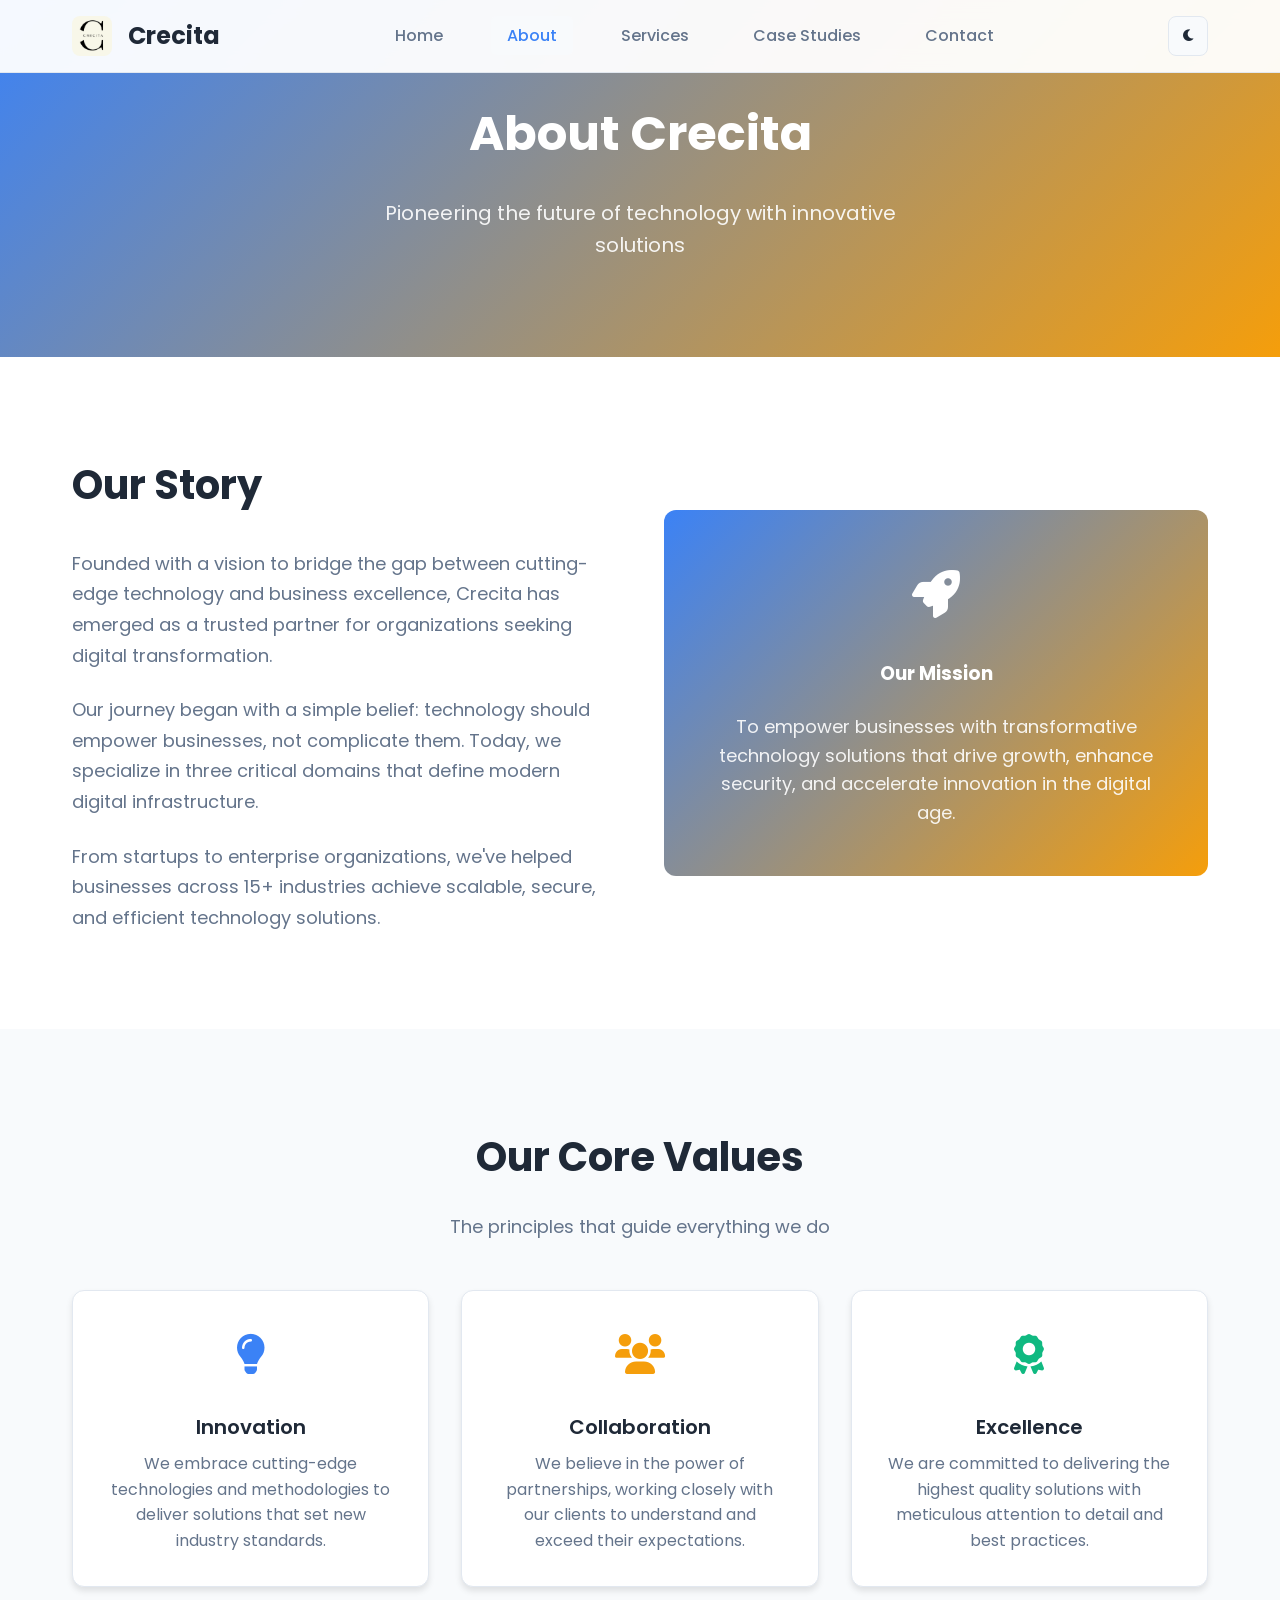
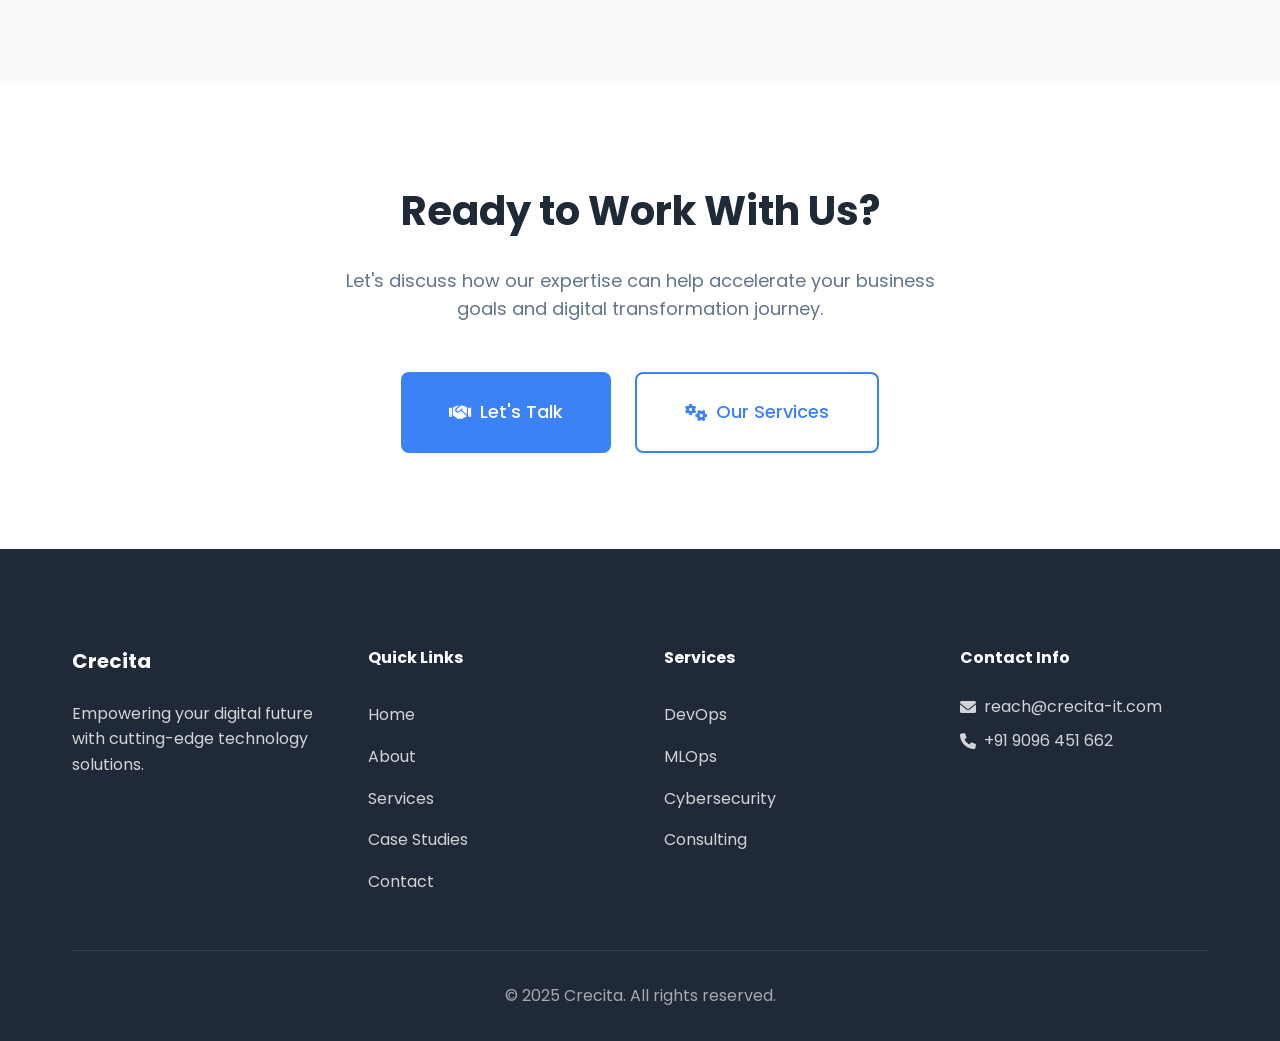
==== about.html @ edaf50db "initial commit: crecita-it.com static website" ====
<!DOCTYPE html>
<html lang="en">
<head>
    <meta charset="UTF-8">
    <meta name="viewport" content="width=device-width, initial-scale=1.0">
    <meta name="description" content="About Crecita - Learn about our journey, vision, and expertise in DevOps, MLOps & Cybersecurity solutions.">
    <meta name="keywords" content="About Crecita, DevOps experts, MLOps specialists, Cybersecurity team">
    <meta name="author" content="Crecita">
    <title>About Us - Crecita</title>
    
    <!-- Preconnect for better performance -->
    <link rel="preconnect" href="https://fonts.googleapis.com">
    <link rel="preconnect" href="https://fonts.gstatic.com" crossorigin>
    
    <!-- Google Fonts -->
    <link href="https://fonts.googleapis.com/css2?family=Poppins:wght@400;500;600;700&display=swap" rel="stylesheet">
    
    <!-- Font Awesome -->
    <link rel="stylesheet" href="https://cdnjs.cloudflare.com/ajax/libs/font-awesome/6.0.0/css/all.min.css">
    
    <!-- Custom Styles -->
    <link rel="stylesheet" href="css/styles.css">
</head>
<body>
    <!-- Navigation -->
    <nav class="navbar" id="navbar">
        <div class="nav-container">
            <a href="index.html" class="nav-brand">
                <img src="assets/Crecita Logo.PNG" alt="Crecita Logo" class="brand-logo">
                <span>Crecita</span>
            </a>
            
            <ul class="nav-menu" id="navMenu">
                <li><a href="index.html" class="nav-link">Home</a></li>
                <li><a href="about.html" class="nav-link active">About</a></li>
                <li><a href="services.html" class="nav-link">Services</a></li>
                <li><a href="case-studies.html" class="nav-link">Case Studies</a></li>
                <li><a href="contact.html" class="nav-link">Contact</a></li>
            </ul>
            
            <div class="nav-controls">
                <button class="theme-toggle" id="themeToggle" aria-label="Toggle theme">
                    <i class="fas fa-moon"></i>
                </button>
                
                <button class="mobile-toggle" id="mobileToggle" aria-label="Toggle menu">
                    <span></span>
                    <span></span>
                    <span></span>
                </button>
            </div>
        </div>
    </nav>

    <!-- Page Header -->
    <section class="page-header">
        <div class="container">
            <div class="page-header-content animate-on-scroll">
                <h1>About Crecita</h1>
                <p>Pioneering the future of technology with innovative solutions</p>
            </div>
        </div>
    </section>

    <!-- Company Story -->
    <section class="section">
        <div class="container">
            <div class="grid grid-2 gap-xl items-center">
                <div class="animate-on-scroll">
                    <h2 style="font-size: 2.5rem; margin-bottom: var(--space-lg); color: var(--text-primary);">
                        Our Story
                    </h2>
                    <p style="font-size: 1.125rem; color: var(--text-secondary); margin-bottom: var(--space-md); line-height: 1.7;">
                        Founded with a vision to bridge the gap between cutting-edge technology and business excellence, 
                        Crecita has emerged as a trusted partner for organizations seeking digital transformation.
                    </p>
                    <p style="font-size: 1.125rem; color: var(--text-secondary); margin-bottom: var(--space-md); line-height: 1.7;">
                        Our journey began with a simple belief: technology should empower businesses, not complicate them. 
                        Today, we specialize in three critical domains that define modern digital infrastructure.
                    </p>
                    <p style="font-size: 1.125rem; color: var(--text-secondary); line-height: 1.7;">
                        From startups to enterprise organizations, we've helped businesses across 15+ industries 
                        achieve scalable, secure, and efficient technology solutions.
                    </p>
                </div>
                
                <div class="animate-on-scroll">
                    <div style="background: linear-gradient(135deg, var(--primary), var(--accent)); padding: var(--space-xl); border-radius: var(--radius-lg); color: white; text-align: center;">
                        <div style="font-size: 3rem; margin-bottom: var(--space-md);">
                            <i class="fas fa-rocket"></i>
                        </div>
                        <h3 style="margin-bottom: var(--space-md);">Our Mission</h3>
                        <p style="font-size: 1.125rem; line-height: 1.6; opacity: 0.9;">
                            To empower businesses with transformative technology solutions that drive growth, 
                            enhance security, and accelerate innovation in the digital age.
                        </p>
                    </div>
                </div>
            </div>
        </div>
    </section>

    <!-- Our Values -->
    <section class="section" style="background: var(--bg-secondary);">
        <div class="container">
            <div class="text-center mb-xl animate-on-scroll">
                <h2 style="font-size: 2.5rem; margin-bottom: var(--space-md); color: var(--text-primary);">Our Core Values</h2>
                <p style="font-size: 1.125rem; color: var(--text-secondary);">
                    The principles that guide everything we do
                </p>
            </div>
            
            <div class="grid grid-3 gap-lg">
                <div class="card text-center animate-on-scroll">
                    <div style="color: var(--primary); font-size: 2.5rem; margin-bottom: var(--space-md);">
                        <i class="fas fa-lightbulb"></i>
                    </div>
                    <h3 class="card-title">Innovation</h3>
                    <p class="card-description">
                        We embrace cutting-edge technologies and methodologies to deliver 
                        solutions that set new industry standards.
                    </p>
                </div>
                
                <div class="card text-center animate-on-scroll">
                    <div style="color: var(--accent); font-size: 2.5rem; margin-bottom: var(--space-md);">
                        <i class="fas fa-users"></i>
                    </div>
                    <h3 class="card-title">Collaboration</h3>
                    <p class="card-description">
                        We believe in the power of partnerships, working closely with our 
                        clients to understand and exceed their expectations.
                    </p>
                </div>
                
                <div class="card text-center animate-on-scroll">
                    <div style="color: var(--success); font-size: 2.5rem; margin-bottom: var(--space-md);">
                        <i class="fas fa-award"></i>
                    </div>
                    <h3 class="card-title">Excellence</h3>
                    <p class="card-description">
                        We are committed to delivering the highest quality solutions with 
                        meticulous attention to detail and best practices.
                    </p>
                </div>
            </div>
        </div>
    </section>

    <!-- CTA Section -->
    <section class="section">
        <div class="container">
            <div class="text-center animate-on-scroll">
                <h2 style="font-size: 2.5rem; margin-bottom: var(--space-md); color: var(--text-primary);">
                    Ready to Work With Us?
                </h2>
                <p style="font-size: 1.125rem; color: var(--text-secondary); margin-bottom: var(--space-xl); max-width: 600px; margin-left: auto; margin-right: auto;">
                    Let's discuss how our expertise can help accelerate your business goals 
                    and digital transformation journey.
                </p>
                <div class="flex justify-center gap-md" style="flex-wrap: wrap;">
                    <a href="contact.html" class="btn btn-primary btn-large">
                        <i class="fas fa-handshake"></i>
                        Let's Talk
                    </a>
                    <a href="services.html" class="btn btn-secondary btn-large">
                        <i class="fas fa-cogs"></i>
                        Our Services
                    </a>
                </div>
            </div>
        </div>
    </section>

    <!-- Footer -->
    <footer class="footer">
        <div class="container">
            <div class="footer-content">
                <div class="footer-section">
                    <h3>Crecita</h3>
                    <p style="color: rgba(255, 255, 255, 0.8); margin-bottom: var(--space-md);">
                        Empowering your digital future with cutting-edge technology solutions.
                    </p>
                </div>
                
                <div class="footer-section">
                    <h4 style="margin-bottom: var(--space-md); color: white;">Quick Links</h4>
                    <ul class="footer-links">
                        <li><a href="index.html">Home</a></li>
                        <li><a href="about.html">About</a></li>
                        <li><a href="services.html">Services</a></li>
                        <li><a href="case-studies.html">Case Studies</a></li>
                        <li><a href="contact.html">Contact</a></li>
                    </ul>
                </div>
                
                <div class="footer-section">
                    <h4 style="margin-bottom: var(--space-md); color: white;">Services</h4>
                    <ul class="footer-links">
                        <li><a href="services.html#devops">DevOps</a></li>
                        <li><a href="services.html#mlops">MLOps</a></li>
                        <li><a href="services.html#cybersecurity">Cybersecurity</a></li>
                        <li><a href="contact.html">Consulting</a></li>
                    </ul>
                </div>
                
                <div class="footer-section">
                    <h4 style="margin-bottom: var(--space-md); color: white;">Contact Info</h4>
                    <div style="color: rgba(255, 255, 255, 0.8);">
                        <p style="display: flex; align-items: center; gap: var(--space-xs); margin-bottom: var(--space-xs);">
                            <i class="fas fa-envelope"></i>
                            <span>reach@crecita-it.com</span>
                        </p>
                        <p style="display: flex; align-items: center; gap: var(--space-xs);">
                            <i class="fas fa-phone"></i>
                            <span>+91 9096 451 662</span>
                        </p>
                    </div>
                </div>
            </div>
            
            <div class="footer-bottom">
                <p>&copy; 2025 Crecita. All rights reserved.</p>
            </div>
        </div>
    </footer>

    <!-- Scripts -->
    <script src="js/app.js"></script>
</body>
</html>
---- css/styles.css ----
/* ===============================================
   CRECITA WEBSITE - CLEAN REUSABLE CSS
   Modern, Performance-Optimized Styles
   =============================================== */

/* ===============================================
   CSS RESET & BASE
   =============================================== */
*,
*::before,
*::after {
    margin: 0;
    padding: 0;
    box-sizing: border-box;
}

html {
    font-size: 16px;
    scroll-behavior: smooth;
    -webkit-font-smoothing: antialiased;
}

body {
    font-family: 'Poppins', -apple-system, BlinkMacSystemFont, 'Segoe UI', sans-serif;
    line-height: 1.6;
    color: var(--text-primary);
    background: var(--bg-primary);
    transition: all 0.3s ease;
}

/* ===============================================
   CSS VARIABLES - DESIGN SYSTEM
   =============================================== */
:root {
    /* Colors */
    --primary: #3b82f6;
    --secondary: #1f2937;
    --accent: #f59e0b;
    --success: #10b981;
    --error: #ef4444;
    
    /* Light Theme */
    --bg-primary: #ffffff;
    --bg-secondary: #f8fafc;
    --bg-tertiary: #e2e8f0;
    --text-primary: #1f2937;
    --text-secondary: #64748b;
    --text-muted: #94a3b8;
    --border: #e2e8f0;
    --shadow: rgba(0, 0, 0, 0.1);
    
    /* Spacing */
    --space-xs: 0.5rem;
    --space-sm: 1rem;
    --space-md: 1.5rem;
    --space-lg: 2rem;
    --space-xl: 3rem;
    --space-2xl: 4rem;
    --space-3xl: 6rem;
    
    /* Border Radius */
    --radius-sm: 0.375rem;
    --radius-md: 0.5rem;
    --radius-lg: 0.75rem;
    --radius-xl: 1rem;
    
    /* Transitions */
    --transition: all 0.3s ease;
    --transition-fast: all 0.15s ease;
}

/* Dark Theme */
[data-theme="dark"] {
    --bg-primary: #0f172a;
    --bg-secondary: #1e293b;
    --bg-tertiary: #334155;
    --text-primary: #f8fafc;
    --text-secondary: #cbd5e1;
    --text-muted: #94a3b8;
    --border: #334155;
    --shadow: rgba(0, 0, 0, 0.3);
}

/* ===============================================
   REUSABLE UTILITY CLASSES
   =============================================== */
.container {
    max-width: 1200px;
    margin: 0 auto;
    padding: 0 var(--space-lg);
}

.section {
    padding: var(--space-3xl) 0;
}

.text-center { text-align: center; }
.text-left { text-align: left; }
.text-right { text-align: right; }

/* Page Header */
.page-header {
    background: linear-gradient(135deg, var(--primary), var(--accent));
    color: white;
    padding: var(--space-3xl) 0;
    text-align: center;
}

.page-header-content h1 {
    font-size: 3rem;
    margin-bottom: var(--space-md);
    font-weight: 700;
}

.page-header-content p {
    font-size: 1.25rem;
    opacity: 0.9;
    max-width: 600px;
    margin: 0 auto;
}

.flex { display: flex; }
.flex-col { flex-direction: column; }
.items-center { align-items: center; }
.justify-center { justify-content: center; }
.justify-between { justify-content: space-between; }
.gap-sm { gap: var(--space-sm); }
.gap-md { gap: var(--space-md); }
.gap-lg { gap: var(--space-lg); }
.gap-xl { gap: var(--space-xl); }

.grid { display: grid; }
.grid-2 { grid-template-columns: repeat(2, 1fr); }
.grid-3 { grid-template-columns: repeat(3, 1fr); }
.grid-4 { grid-template-columns: repeat(4, 1fr); }

.mb-sm { margin-bottom: var(--space-sm); }
.mb-md { margin-bottom: var(--space-md); }
.mb-lg { margin-bottom: var(--space-lg); }
.mb-xl { margin-bottom: var(--space-xl); }

/* ===============================================
   REUSABLE COMPONENTS
   =============================================== */

/* Button Component */
.btn {
    display: inline-flex;
    align-items: center;
    gap: var(--space-xs);
    padding: var(--space-sm) var(--space-lg);
    border: none;
    border-radius: var(--radius-md);
    font-weight: 500;
    text-decoration: none;
    cursor: pointer;
    transition: var(--transition);
    font-size: 1rem;
}

.btn-primary {
    background: var(--primary);
    color: white;
}

.btn-primary:hover {
    background: #2563eb;
    transform: translateY(-2px);
    box-shadow: 0 4px 12px rgba(59, 130, 246, 0.3);
}

.btn-secondary {
    background: transparent;
    color: var(--primary);
    border: 2px solid var(--primary);
}

.btn-secondary:hover {
    background: var(--primary);
    color: white;
}

.btn-large {
    padding: var(--space-md) var(--space-xl);
    font-size: 1.125rem;
}

/* Card Component */
.card {
    background: var(--bg-primary);
    border-radius: var(--radius-lg);
    padding: var(--space-lg);
    box-shadow: 0 4px 6px var(--shadow);
    transition: var(--transition);
    border: 1px solid var(--border);
}

.card:hover {
    transform: translateY(-4px);
    box-shadow: 0 8px 24px var(--shadow);
}

.card-header {
    margin-bottom: var(--space-md);
}

.card-title {
    font-size: 1.25rem;
    font-weight: 600;
    color: var(--text-primary);
    margin-bottom: var(--space-xs);
}

.card-description {
    color: var(--text-secondary);
}

/* Badge Component */
.badge {
    display: inline-flex;
    align-items: center;
    gap: var(--space-xs);
    padding: var(--space-xs) var(--space-sm);
    background: var(--bg-tertiary);
    color: var(--text-secondary);
    border-radius: var(--radius-xl);
    font-size: 0.875rem;
    font-weight: 500;
}

/* ===============================================
   NAVIGATION COMPONENT
   =============================================== */
.navbar {
    position: fixed;
    top: 0;
    left: 0;
    right: 0;
    background: rgba(255, 255, 255, 0.95);
    backdrop-filter: blur(10px);
    border-bottom: 1px solid var(--border);
    z-index: 1000;
    transition: var(--transition);
}

[data-theme="dark"] .navbar {
    background: rgba(15, 23, 42, 0.95);
}

.navbar.scrolled {
    box-shadow: 0 4px 6px var(--shadow);
}

.nav-container {
    display: flex;
    align-items: center;
    justify-content: space-between;
    padding: var(--space-sm) var(--space-lg);
    max-width: 1200px;
    margin: 0 auto;
}

.nav-brand {
    display: flex;
    align-items: center;
    gap: var(--space-sm);
    text-decoration: none;
    color: var(--text-primary);
    font-weight: 700;
    font-size: 1.5rem;
}

.brand-logo {
    width: 40px;
    height: 40px;
    border-radius: var(--radius-md);
}

.nav-menu {
    display: flex;
    list-style: none;
    gap: var(--space-lg);
}

.nav-link {
    text-decoration: none;
    color: var(--text-secondary);
    font-weight: 500;
    transition: var(--transition);
    padding: var(--space-xs) var(--space-sm);
    border-radius: var(--radius-sm);
}

.nav-link:hover,
.nav-link.active {
    color: var(--primary);
    background: var(--bg-secondary);
}

.nav-controls {
    display: flex;
    align-items: center;
    gap: var(--space-md);
}

.theme-toggle {
    background: var(--bg-secondary);
    border: 1px solid var(--border);
    border-radius: var(--radius-md);
    padding: var(--space-xs);
    cursor: pointer;
    transition: var(--transition);
    color: var(--text-primary);
    width: 40px;
    height: 40px;
    display: flex;
    align-items: center;
    justify-content: center;
}

.theme-toggle:hover {
    background: var(--bg-tertiary);
}

.mobile-toggle {
    display: none;
    flex-direction: column;
    gap: 4px;
    background: none;
    border: none;
    cursor: pointer;
    padding: var(--space-xs);
}

.mobile-toggle span {
    width: 24px;
    height: 2px;
    background: var(--text-primary);
    transition: var(--transition);
}

/* ===============================================
   HERO COMPONENT
   =============================================== */
.hero {
    background: linear-gradient(135deg, var(--bg-primary) 0%, var(--bg-secondary) 100%);
    padding: calc(var(--space-3xl) + 60px) 0 var(--space-3xl);
    text-align: center;
    position: relative;
    overflow: hidden;
}

.hero::before {
    content: '';
    position: absolute;
    top: 0;
    left: 0;
    right: 0;
    bottom: 0;
    background: radial-gradient(circle at 50% 50%, rgba(59, 130, 246, 0.1) 0%, transparent 70%);
    pointer-events: none;
}

.hero-content {
    position: relative;
    z-index: 1;
}

.hero-badge {
    display: inline-flex;
    align-items: center;
    gap: var(--space-xs);
    background: var(--bg-secondary);
    padding: var(--space-xs) var(--space-md);
    border-radius: var(--radius-xl);
    margin-bottom: var(--space-lg);
    border: 1px solid var(--border);
}

.hero-title {
    font-size: clamp(2.5rem, 5vw, 4rem);
    font-weight: 700;
    color: var(--text-primary);
    margin-bottom: var(--space-md);
    line-height: 1.1;
}

.hero-subtitle {
    font-size: 1.25rem;
    color: var(--text-secondary);
    margin-bottom: var(--space-xl);
    max-width: 600px;
    margin-left: auto;
    margin-right: auto;
}

.hero-buttons {
    display: flex;
    gap: var(--space-md);
    justify-content: center;
    flex-wrap: wrap;
    margin-bottom: var(--space-xl);
}

.hero-stats {
    display: flex;
    justify-content: center;
    gap: var(--space-xl);
    flex-wrap: wrap;
}

.stat {
    text-align: center;
}

.stat-number {
    display: block;
    font-size: 2rem;
    font-weight: 700;
    color: var(--primary);
}

.stat-label {
    color: var(--text-secondary);
    font-size: 0.875rem;
}

/* ===============================================
   FOOTER COMPONENT
   =============================================== */
.footer {
    background: var(--secondary);
    color: white;
    padding: var(--space-3xl) 0 var(--space-lg);
}

.footer-content {
    display: grid;
    grid-template-columns: repeat(auto-fit, minmax(200px, 1fr));
    gap: var(--space-xl);
    margin-bottom: var(--space-xl);
}

.footer-section h3 {
    margin-bottom: var(--space-md);
    font-size: 1.25rem;
}

.footer-section h4 {
    margin-bottom: var(--space-md);
    font-size: 1rem;
    color: white;
}

.footer-links {
    list-style: none;
}

.footer-links a {
    color: rgba(255, 255, 255, 0.8);
    text-decoration: none;
    transition: var(--transition);
    display: block;
    padding: var(--space-xs) 0;
}

.footer-links a:hover {
    color: white;
    padding-left: var(--space-xs);
}

.footer-bottom {
    border-top: 1px solid rgba(255, 255, 255, 0.1);
    padding-top: var(--space-lg);
    text-align: center;
    color: rgba(255, 255, 255, 0.6);
}

/* ===============================================
   RESPONSIVE DESIGN
   =============================================== */
@media (max-width: 768px) {
    .container {
        padding: 0 var(--space-md);
    }
    
    .nav-menu {
        display: none;
        position: absolute;
        top: 100%;
        left: 0;
        right: 0;
        background: var(--bg-primary);
        border-top: 1px solid var(--border);
        flex-direction: column;
        padding: var(--space-lg);
        box-shadow: 0 4px 6px var(--shadow);
    }
    
    .nav-menu.active {
        display: flex;
    }
    
    .mobile-toggle {
        display: flex;
    }
    
    .hero-buttons {
        flex-direction: column;
        align-items: center;
    }
    
    .hero-stats {
        gap: var(--space-lg);
    }
    
    .grid-2,
    .grid-3,
    .grid-4 {
        grid-template-columns: 1fr;
    }
    
    .footer-content {
        grid-template-columns: 1fr;
        gap: var(--space-lg);
    }
}

@media (max-width: 1024px) {
    .grid-4 {
        grid-template-columns: repeat(2, 1fr);
    }
}

@media (max-width: 480px) {
    .hero {
        padding: calc(var(--space-2xl) + 60px) 0 var(--space-2xl);
    }
    
    .section {
        padding: var(--space-2xl) 0;
    }
}
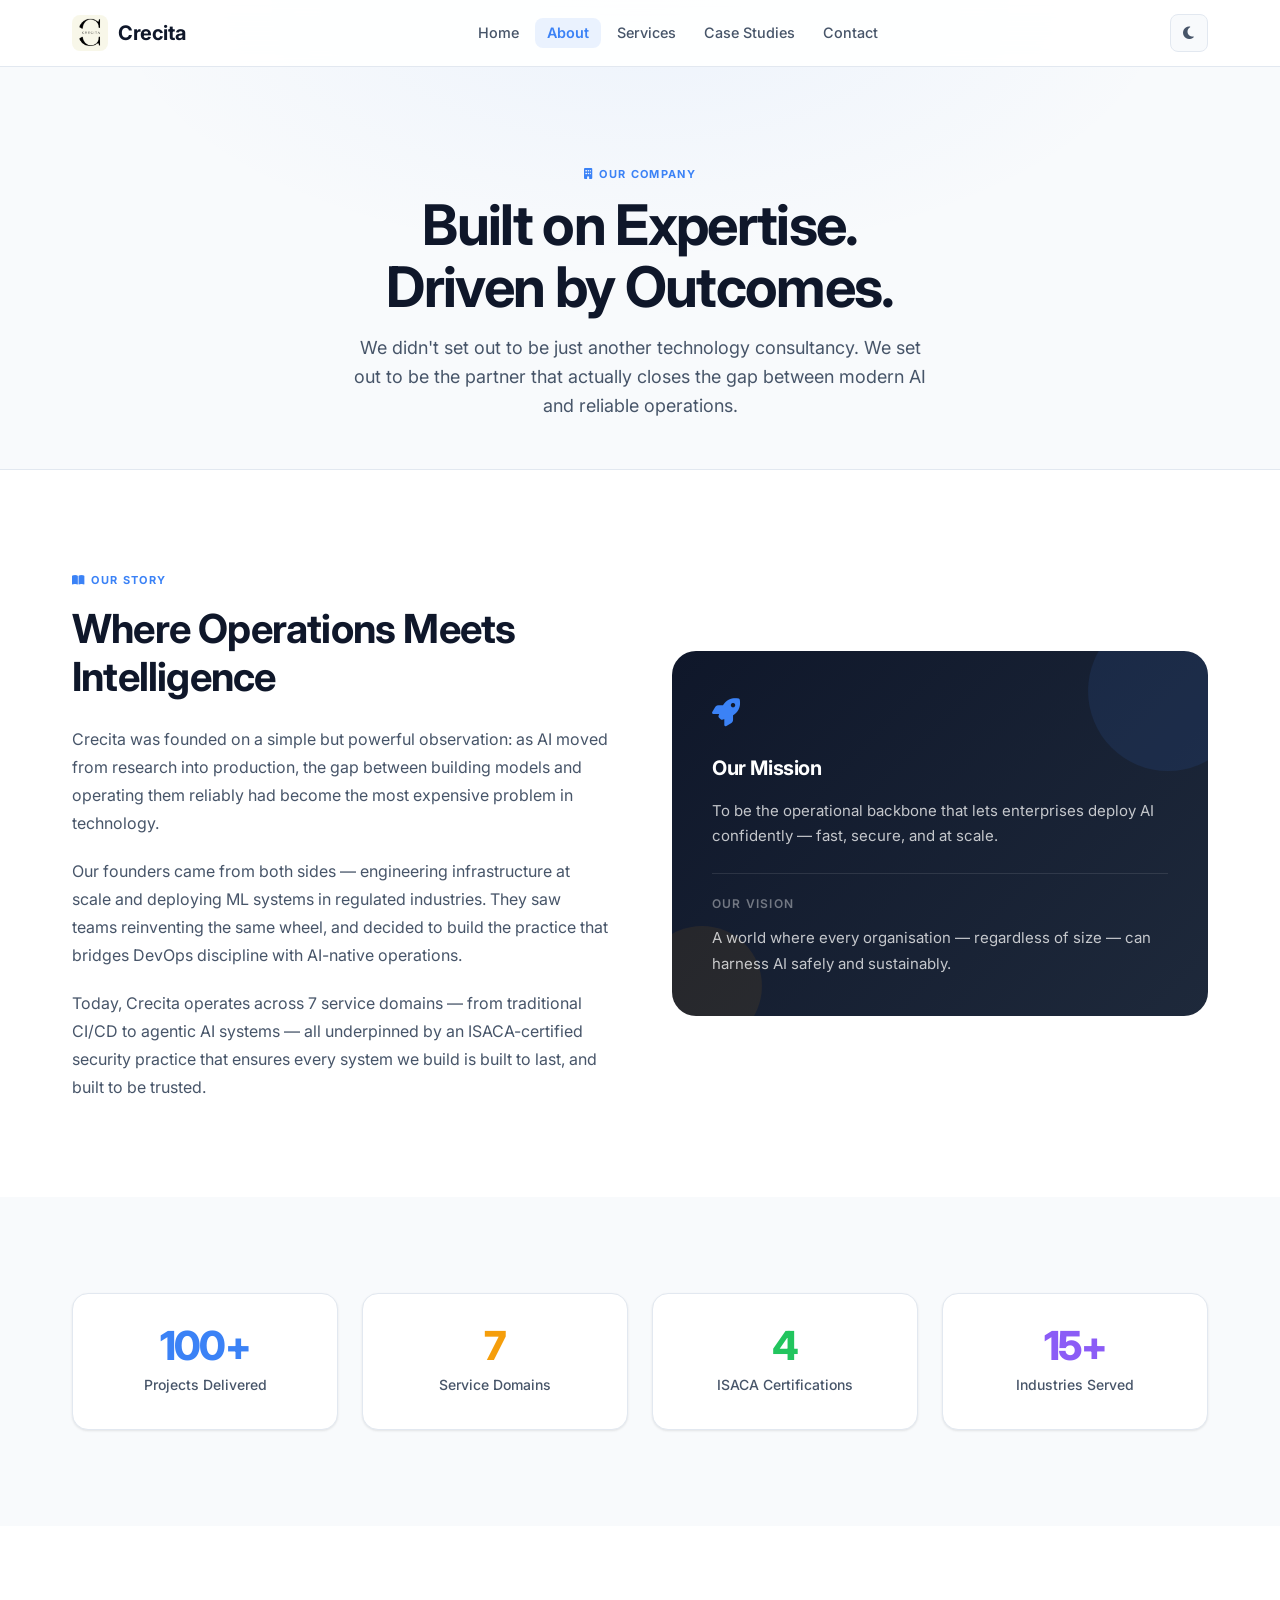
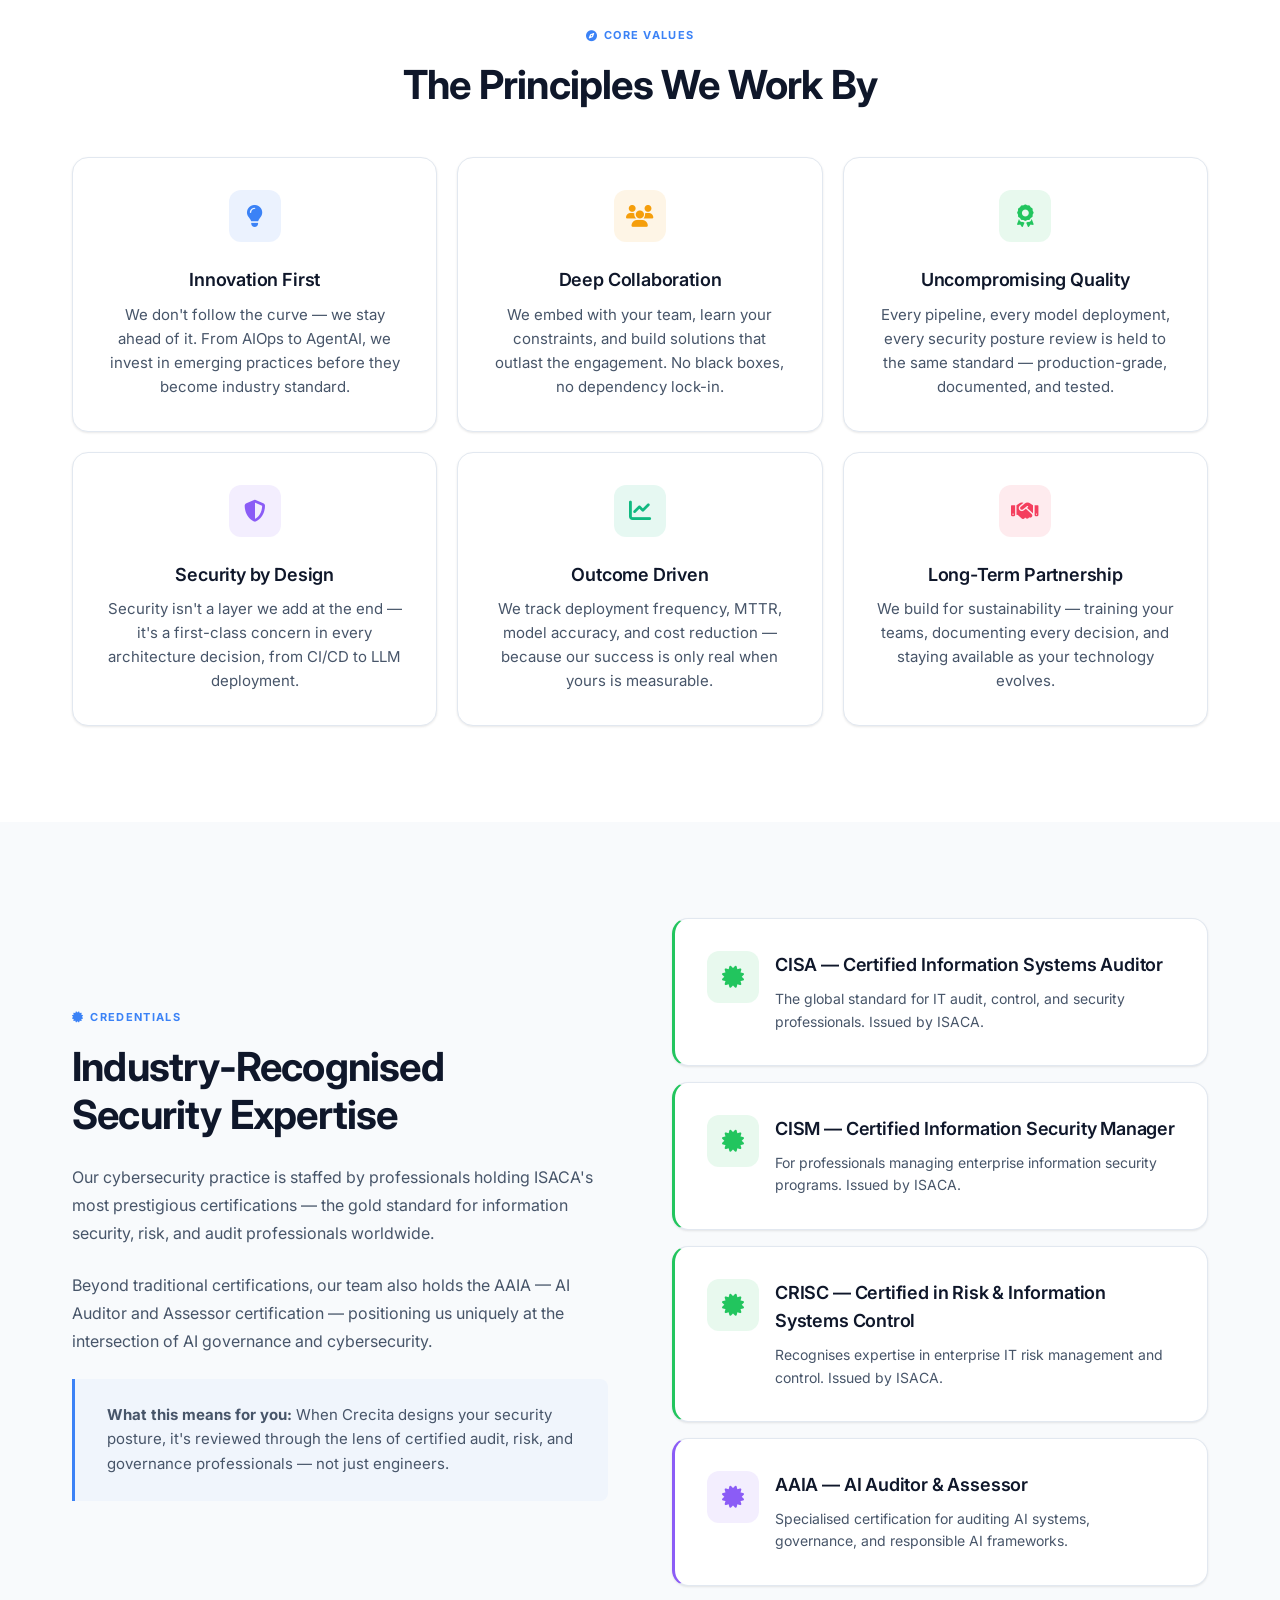
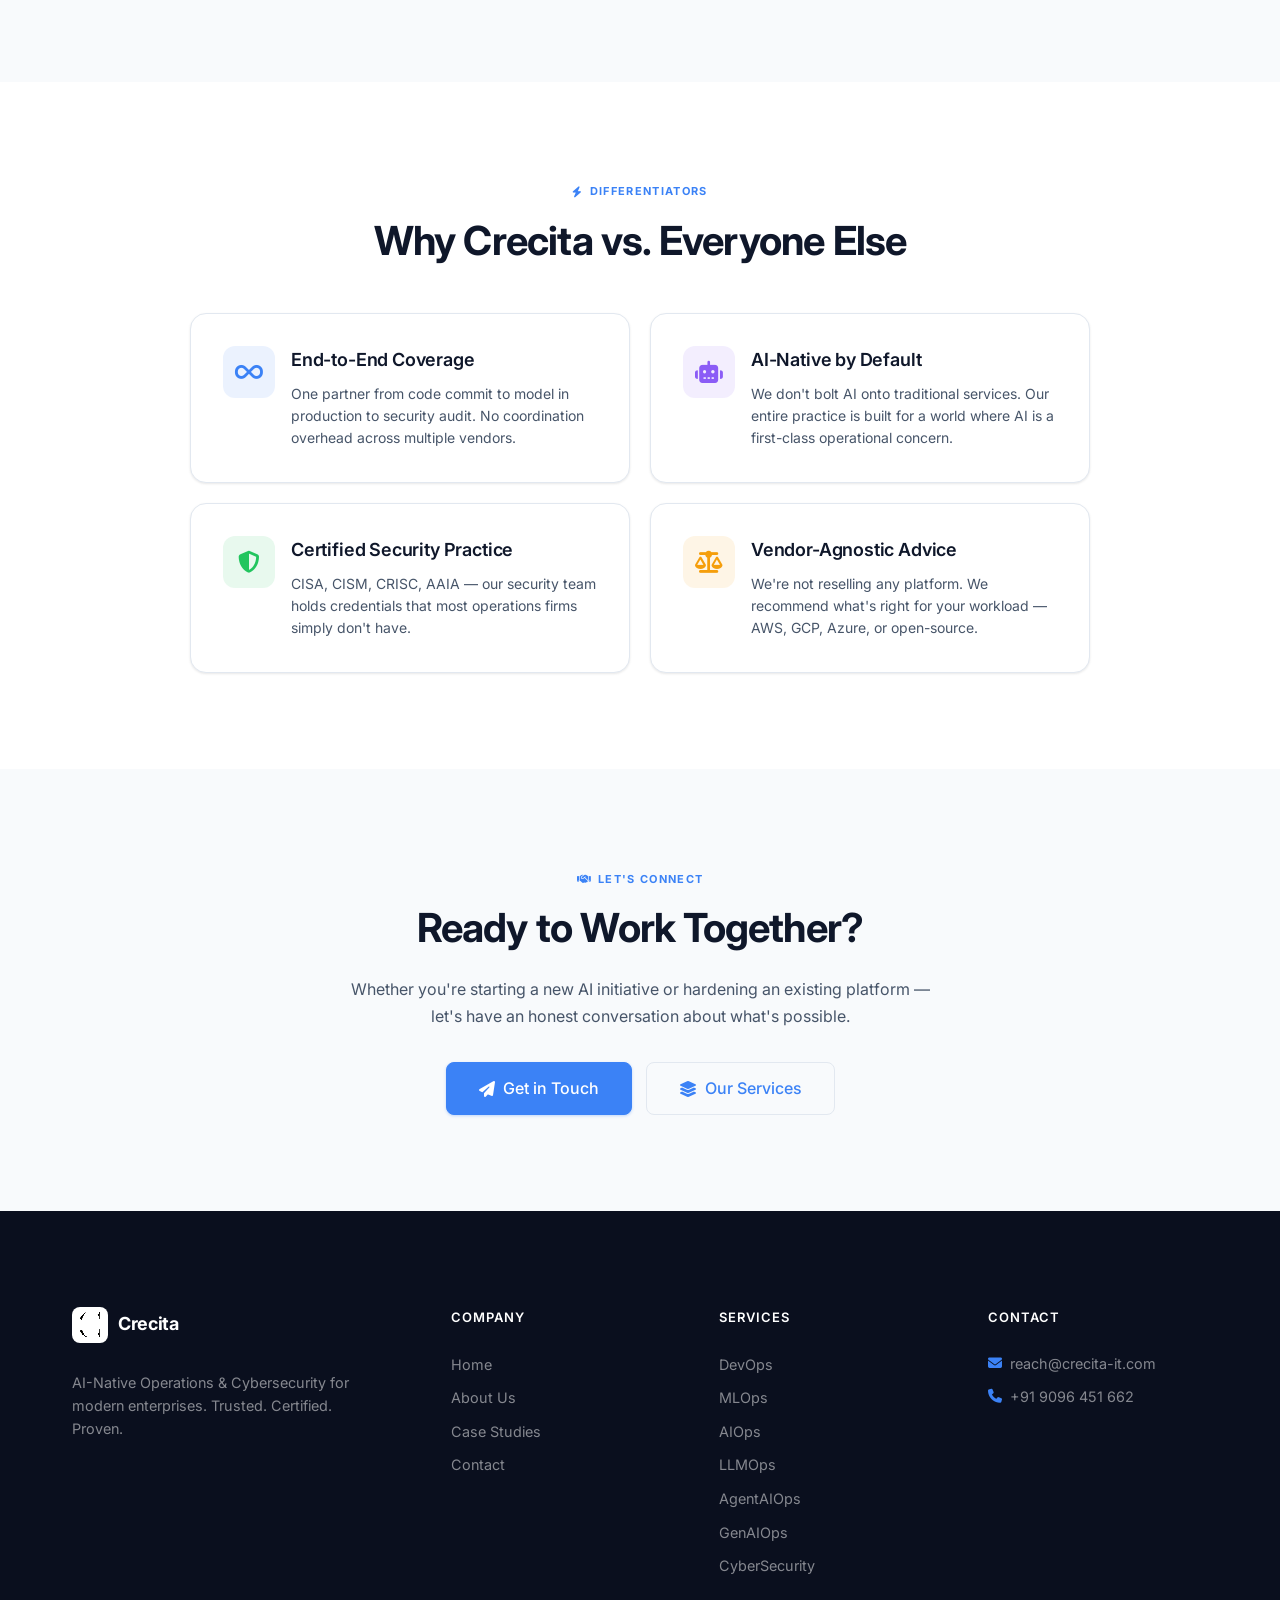
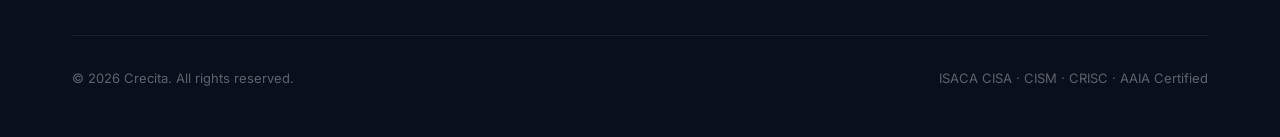
==== commit 1b21ed6f: "feat: full website rebuild — 7 services, polished UI, certifications, contact form" ====
--- a/about.html
+++ b/about.html
@@ -3,33 +3,25 @@
 <head>
     <meta charset="UTF-8">
     <meta name="viewport" content="width=device-width, initial-scale=1.0">
-    <meta name="description" content="About Crecita - Learn about our journey, vision, and expertise in DevOps, MLOps & Cybersecurity solutions.">
-    <meta name="keywords" content="About Crecita, DevOps experts, MLOps specialists, Cybersecurity team">
+    <meta name="description" content="About Crecita — AI-Native operations firm with ISACA certified security experts. Our story, mission, values, and differentiators.">
+    <meta name="keywords" content="About Crecita, ISACA certified, DevOps experts, AI operations, cybersecurity team">
     <meta name="author" content="Crecita">
-    <title>About Us - Crecita</title>
-    
-    <!-- Preconnect for better performance -->
+    <title>About Us — Crecita</title>
     <link rel="preconnect" href="https://fonts.googleapis.com">
     <link rel="preconnect" href="https://fonts.gstatic.com" crossorigin>
-    
-    <!-- Google Fonts -->
-    <link href="https://fonts.googleapis.com/css2?family=Poppins:wght@400;500;600;700&display=swap" rel="stylesheet">
-    
-    <!-- Font Awesome -->
-    <link rel="stylesheet" href="https://cdnjs.cloudflare.com/ajax/libs/font-awesome/6.0.0/css/all.min.css">
-    
-    <!-- Custom Styles -->
+    <link href="https://fonts.googleapis.com/css2?family=Inter:wght@400;500;600;700;800&family=Poppins:wght@400;500;600;700&display=swap" rel="stylesheet">
+    <link rel="stylesheet" href="https://cdnjs.cloudflare.com/ajax/libs/font-awesome/6.4.0/css/all.min.css">
     <link rel="stylesheet" href="css/styles.css">
 </head>
 <body>
+
     <!-- Navigation -->
     <nav class="navbar" id="navbar">
         <div class="nav-container">
             <a href="index.html" class="nav-brand">
-                <img src="assets/Crecita Logo.PNG" alt="Crecita Logo" class="brand-logo">
+                <img src="assets/Crecita Logo.PNG" alt="Crecita" class="brand-logo">
                 <span>Crecita</span>
             </a>
-            
             <ul class="nav-menu" id="navMenu">
                 <li><a href="index.html" class="nav-link">Home</a></li>
                 <li><a href="about.html" class="nav-link active">About</a></li>
@@ -37,17 +29,9 @@
                 <li><a href="case-studies.html" class="nav-link">Case Studies</a></li>
                 <li><a href="contact.html" class="nav-link">Contact</a></li>
             </ul>
-            
             <div class="nav-controls">
-                <button class="theme-toggle" id="themeToggle" aria-label="Toggle theme">
-                    <i class="fas fa-moon"></i>
-                </button>
-                
-                <button class="mobile-toggle" id="mobileToggle" aria-label="Toggle menu">
-                    <span></span>
-                    <span></span>
-                    <span></span>
-                </button>
+                <button class="theme-toggle" id="themeToggle" aria-label="Toggle theme"><i class="fas fa-moon"></i></button>
+                <button class="mobile-toggle" id="mobileToggle" aria-label="Menu"><span></span><span></span><span></span></button>
             </div>
         </div>
     </nav>
@@ -56,117 +40,232 @@
     <section class="page-header">
         <div class="container">
             <div class="page-header-content animate-on-scroll">
-                <h1>About Crecita</h1>
-                <p>Pioneering the future of technology with innovative solutions</p>
-            </div>
-        </div>
-    </section>
-
-    <!-- Company Story -->
+                <span class="section-label" style="justify-content: center; margin-bottom: 0.75rem;"><i class="fas fa-building"></i> Our Company</span>
+                <h1>Built on Expertise.<br>Driven by Outcomes.</h1>
+                <p>We didn't set out to be just another technology consultancy. We set out to be the partner that actually closes the gap between modern AI and reliable operations.</p>
+            </div>
+        </div>
+    </section>
+
+    <!-- ===== OUR STORY ===== -->
     <section class="section">
         <div class="container">
-            <div class="grid grid-2 gap-xl items-center">
+            <div style="display: grid; grid-template-columns: 1fr 1fr; gap: 4rem; align-items: center;">
                 <div class="animate-on-scroll">
-                    <h2 style="font-size: 2.5rem; margin-bottom: var(--space-lg); color: var(--text-primary);">
-                        Our Story
-                    </h2>
-                    <p style="font-size: 1.125rem; color: var(--text-secondary); margin-bottom: var(--space-md); line-height: 1.7;">
-                        Founded with a vision to bridge the gap between cutting-edge technology and business excellence, 
-                        Crecita has emerged as a trusted partner for organizations seeking digital transformation.
-                    </p>
-                    <p style="font-size: 1.125rem; color: var(--text-secondary); margin-bottom: var(--space-md); line-height: 1.7;">
-                        Our journey began with a simple belief: technology should empower businesses, not complicate them. 
-                        Today, we specialize in three critical domains that define modern digital infrastructure.
-                    </p>
-                    <p style="font-size: 1.125rem; color: var(--text-secondary); line-height: 1.7;">
-                        From startups to enterprise organizations, we've helped businesses across 15+ industries 
-                        achieve scalable, secure, and efficient technology solutions.
-                    </p>
-                </div>
-                
+                    <span class="section-label"><i class="fas fa-book-open"></i> Our Story</span>
+                    <h2 class="section-title">Where Operations Meets Intelligence</h2>
+                    <p style="color: var(--text-secondary); font-size: 1rem; line-height: 1.75; margin-bottom: 1.25rem;">
+                        Crecita was founded on a simple but powerful observation: as AI moved from research into production, the gap between building models and operating them reliably had become the most expensive problem in technology.
+                    </p>
+                    <p style="color: var(--text-secondary); font-size: 1rem; line-height: 1.75; margin-bottom: 1.25rem;">
+                        Our founders came from both sides — engineering infrastructure at scale and deploying ML systems in regulated industries. They saw teams reinventing the same wheel, and decided to build the practice that bridges DevOps discipline with AI-native operations.
+                    </p>
+                    <p style="color: var(--text-secondary); font-size: 1rem; line-height: 1.75;">
+                        Today, Crecita operates across 7 service domains — from traditional CI/CD to agentic AI systems — all underpinned by an ISACA-certified security practice that ensures every system we build is built to last, and built to be trusted.
+                    </p>
+                </div>
                 <div class="animate-on-scroll">
-                    <div style="background: linear-gradient(135deg, var(--primary), var(--accent)); padding: var(--space-xl); border-radius: var(--radius-lg); color: white; text-align: center;">
-                        <div style="font-size: 3rem; margin-bottom: var(--space-md);">
-                            <i class="fas fa-rocket"></i>
-                        </div>
-                        <h3 style="margin-bottom: var(--space-md);">Our Mission</h3>
-                        <p style="font-size: 1.125rem; line-height: 1.6; opacity: 0.9;">
-                            To empower businesses with transformative technology solutions that drive growth, 
-                            enhance security, and accelerate innovation in the digital age.
-                        </p>
-                    </div>
-                </div>
-            </div>
-        </div>
-    </section>
-
-    <!-- Our Values -->
-    <section class="section" style="background: var(--bg-secondary);">
+                    <div style="background: linear-gradient(135deg, #0f172a 0%, #1e293b 100%); border-radius: var(--radius-2xl); padding: 2.5rem; color: white; position: relative; overflow: hidden;">
+                        <div style="position: absolute; top: -40px; right: -40px; width: 160px; height: 160px; background: rgba(59,130,246,0.1); border-radius: 50%;"></div>
+                        <div style="position: absolute; bottom: -30px; left: -30px; width: 120px; height: 120px; background: rgba(245,158,11,0.08); border-radius: 50%;"></div>
+                        <div style="position: relative; z-index: 1;">
+                            <div style="font-size: 1.75rem; margin-bottom: 1rem;"><i class="fas fa-rocket" style="color: #3b82f6;"></i></div>
+                            <h3 style="font-size: 1.25rem; font-weight: 700; margin-bottom: 0.875rem; letter-spacing: -0.02em;">Our Mission</h3>
+                            <p style="color: rgba(255,255,255,0.75); font-size: 0.9375rem; line-height: 1.7; margin-bottom: 1.5rem;">
+                                To be the operational backbone that lets enterprises deploy AI confidently — fast, secure, and at scale.
+                            </p>
+                            <div style="border-top: 1px solid rgba(255,255,255,0.1); padding-top: 1.25rem;">
+                                <div style="font-size: 0.75rem; font-weight: 600; letter-spacing: 0.1em; text-transform: uppercase; color: rgba(255,255,255,0.4); margin-bottom: 0.75rem;">Our Vision</div>
+                                <p style="color: rgba(255,255,255,0.75); font-size: 0.9375rem; line-height: 1.7;">
+                                    A world where every organisation — regardless of size — can harness AI safely and sustainably.
+                                </p>
+                            </div>
+                        </div>
+                    </div>
+                </div>
+            </div>
+        </div>
+    </section>
+
+    <!-- ===== NUMBERS ===== -->
+    <section class="section-alt">
+        <div class="container">
+            <div style="display: grid; grid-template-columns: repeat(4, 1fr); gap: 1.5rem;">
+                <div class="card text-center animate-on-scroll" style="padding: 2rem 1rem;">
+                    <div style="font-size: 2.5rem; font-weight: 800; color: var(--primary); letter-spacing: -0.04em; line-height: 1;">100+</div>
+                    <div style="font-size: 0.875rem; color: var(--text-secondary); margin-top: 0.5rem; font-weight: 500;">Projects Delivered</div>
+                </div>
+                <div class="card text-center animate-on-scroll" style="padding: 2rem 1rem;">
+                    <div style="font-size: 2.5rem; font-weight: 800; color: var(--accent); letter-spacing: -0.04em; line-height: 1;">7</div>
+                    <div style="font-size: 0.875rem; color: var(--text-secondary); margin-top: 0.5rem; font-weight: 500;">Service Domains</div>
+                </div>
+                <div class="card text-center animate-on-scroll" style="padding: 2rem 1rem;">
+                    <div style="font-size: 2.5rem; font-weight: 800; color: var(--svc-cyber); letter-spacing: -0.04em; line-height: 1;">4</div>
+                    <div style="font-size: 0.875rem; color: var(--text-secondary); margin-top: 0.5rem; font-weight: 500;">ISACA Certifications</div>
+                </div>
+                <div class="card text-center animate-on-scroll" style="padding: 2rem 1rem;">
+                    <div style="font-size: 2.5rem; font-weight: 800; color: var(--svc-aiops); letter-spacing: -0.04em; line-height: 1;">15+</div>
+                    <div style="font-size: 0.875rem; color: var(--text-secondary); margin-top: 0.5rem; font-weight: 500;">Industries Served</div>
+                </div>
+            </div>
+        </div>
+    </section>
+
+    <!-- ===== CORE VALUES ===== -->
+    <section class="section">
         <div class="container">
             <div class="text-center mb-xl animate-on-scroll">
-                <h2 style="font-size: 2.5rem; margin-bottom: var(--space-md); color: var(--text-primary);">Our Core Values</h2>
-                <p style="font-size: 1.125rem; color: var(--text-secondary);">
-                    The principles that guide everything we do
+                <span class="section-label"><i class="fas fa-compass"></i> Core Values</span>
+                <h2 class="section-title">The Principles We Work By</h2>
+            </div>
+            <div style="display: grid; grid-template-columns: repeat(3, 1fr); gap: 1.25rem;">
+                <div class="card animate-on-scroll" style="text-align: center;">
+                    <div class="icon-wrap icon-blue" style="margin: 0 auto var(--space-md);"><i class="fas fa-lightbulb"></i></div>
+                    <h3 class="card-title">Innovation First</h3>
+                    <p class="card-description">We don't follow the curve — we stay ahead of it. From AIOps to AgentAI, we invest in emerging practices before they become industry standard.</p>
+                </div>
+                <div class="card animate-on-scroll" style="text-align: center;">
+                    <div class="icon-wrap icon-amber" style="margin: 0 auto var(--space-md);"><i class="fas fa-users"></i></div>
+                    <h3 class="card-title">Deep Collaboration</h3>
+                    <p class="card-description">We embed with your team, learn your constraints, and build solutions that outlast the engagement. No black boxes, no dependency lock-in.</p>
+                </div>
+                <div class="card animate-on-scroll" style="text-align: center;">
+                    <div class="icon-wrap icon-green" style="margin: 0 auto var(--space-md);"><i class="fas fa-award"></i></div>
+                    <h3 class="card-title">Uncompromising Quality</h3>
+                    <p class="card-description">Every pipeline, every model deployment, every security posture review is held to the same standard — production-grade, documented, and tested.</p>
+                </div>
+                <div class="card animate-on-scroll" style="text-align: center;">
+                    <div class="icon-wrap icon-violet" style="margin: 0 auto var(--space-md);"><i class="fas fa-shield-halved"></i></div>
+                    <h3 class="card-title">Security by Design</h3>
+                    <p class="card-description">Security isn't a layer we add at the end — it's a first-class concern in every architecture decision, from CI/CD to LLM deployment.</p>
+                </div>
+                <div class="card animate-on-scroll" style="text-align: center;">
+                    <div class="icon-wrap icon-emerald" style="margin: 0 auto var(--space-md);"><i class="fas fa-chart-line"></i></div>
+                    <h3 class="card-title">Outcome Driven</h3>
+                    <p class="card-description">We track deployment frequency, MTTR, model accuracy, and cost reduction — because our success is only real when yours is measurable.</p>
+                </div>
+                <div class="card animate-on-scroll" style="text-align: center;">
+                    <div class="icon-wrap icon-rose" style="margin: 0 auto var(--space-md);"><i class="fas fa-handshake"></i></div>
+                    <h3 class="card-title">Long-Term Partnership</h3>
+                    <p class="card-description">We build for sustainability — training your teams, documenting every decision, and staying available as your technology evolves.</p>
+                </div>
+            </div>
+        </div>
+    </section>
+
+    <!-- ===== CERTIFICATIONS ===== -->
+    <section class="section-alt">
+        <div class="container">
+            <div style="display: grid; grid-template-columns: 1fr 1fr; gap: 4rem; align-items: center;">
+                <div class="animate-on-scroll">
+                    <span class="section-label"><i class="fas fa-certificate"></i> Credentials</span>
+                    <h2 class="section-title">Industry-Recognised<br>Security Expertise</h2>
+                    <p style="color: var(--text-secondary); font-size: 1rem; line-height: 1.75; margin-bottom: 1.5rem;">
+                        Our cybersecurity practice is staffed by professionals holding ISACA's most prestigious certifications — the gold standard for information security, risk, and audit professionals worldwide.
+                    </p>
+                    <p style="color: var(--text-secondary); font-size: 1rem; line-height: 1.75; margin-bottom: 1.5rem;">
+                        Beyond traditional certifications, our team also holds the AAIA — AI Auditor and Assessor certification — positioning us uniquely at the intersection of AI governance and cybersecurity.
+                    </p>
+                    <div class="info-box">
+                        <strong>What this means for you:</strong> When Crecita designs your security posture, it's reviewed through the lens of certified audit, risk, and governance professionals — not just engineers.
+                    </div>
+                </div>
+                <div class="animate-on-scroll">
+                    <div style="display: flex; flex-direction: column; gap: 1rem;">
+                        <div class="card" style="border-left: 3px solid var(--svc-cyber);">
+                            <div style="display: flex; align-items: flex-start; gap: 1rem;">
+                                <div class="icon-wrap icon-green" style="flex-shrink: 0;"><i class="fas fa-certificate"></i></div>
+                                <div>
+                                    <div class="card-title">CISA — Certified Information Systems Auditor</div>
+                                    <p class="card-description" style="font-size: 0.875rem;">The global standard for IT audit, control, and security professionals. Issued by ISACA.</p>
+                                </div>
+                            </div>
+                        </div>
+                        <div class="card" style="border-left: 3px solid var(--svc-cyber);">
+                            <div style="display: flex; align-items: flex-start; gap: 1rem;">
+                                <div class="icon-wrap icon-green" style="flex-shrink: 0;"><i class="fas fa-certificate"></i></div>
+                                <div>
+                                    <div class="card-title">CISM — Certified Information Security Manager</div>
+                                    <p class="card-description" style="font-size: 0.875rem;">For professionals managing enterprise information security programs. Issued by ISACA.</p>
+                                </div>
+                            </div>
+                        </div>
+                        <div class="card" style="border-left: 3px solid var(--svc-cyber);">
+                            <div style="display: flex; align-items: flex-start; gap: 1rem;">
+                                <div class="icon-wrap icon-green" style="flex-shrink: 0;"><i class="fas fa-certificate"></i></div>
+                                <div>
+                                    <div class="card-title">CRISC — Certified in Risk & Information Systems Control</div>
+                                    <p class="card-description" style="font-size: 0.875rem;">Recognises expertise in enterprise IT risk management and control. Issued by ISACA.</p>
+                                </div>
+                            </div>
+                        </div>
+                        <div class="card" style="border-left: 3px solid var(--svc-aiops);">
+                            <div style="display: flex; align-items: flex-start; gap: 1rem;">
+                                <div class="icon-wrap icon-violet" style="flex-shrink: 0;"><i class="fas fa-certificate"></i></div>
+                                <div>
+                                    <div class="card-title">AAIA — AI Auditor &amp; Assessor</div>
+                                    <p class="card-description" style="font-size: 0.875rem;">Specialised certification for auditing AI systems, governance, and responsible AI frameworks.</p>
+                                </div>
+                            </div>
+                        </div>
+                    </div>
+                </div>
+            </div>
+        </div>
+    </section>
+
+    <!-- ===== WHY CRECITA ===== -->
+    <section class="section">
+        <div class="container">
+            <div class="text-center mb-xl animate-on-scroll">
+                <span class="section-label"><i class="fas fa-bolt"></i> Differentiators</span>
+                <h2 class="section-title">Why Crecita vs. Everyone Else</h2>
+            </div>
+            <div style="display: grid; grid-template-columns: repeat(2, 1fr); gap: 1.25rem; max-width: 900px; margin: 0 auto;">
+                <div class="card animate-on-scroll" style="display: flex; gap: 1rem; align-items: flex-start;">
+                    <div class="icon-wrap icon-blue" style="flex-shrink: 0;"><i class="fas fa-infinity"></i></div>
+                    <div>
+                        <div class="card-title">End-to-End Coverage</div>
+                        <p class="card-description" style="font-size: 0.875rem;">One partner from code commit to model in production to security audit. No coordination overhead across multiple vendors.</p>
+                    </div>
+                </div>
+                <div class="card animate-on-scroll" style="display: flex; gap: 1rem; align-items: flex-start;">
+                    <div class="icon-wrap icon-violet" style="flex-shrink: 0;"><i class="fas fa-robot"></i></div>
+                    <div>
+                        <div class="card-title">AI-Native by Default</div>
+                        <p class="card-description" style="font-size: 0.875rem;">We don't bolt AI onto traditional services. Our entire practice is built for a world where AI is a first-class operational concern.</p>
+                    </div>
+                </div>
+                <div class="card animate-on-scroll" style="display: flex; gap: 1rem; align-items: flex-start;">
+                    <div class="icon-wrap icon-green" style="flex-shrink: 0;"><i class="fas fa-shield-halved"></i></div>
+                    <div>
+                        <div class="card-title">Certified Security Practice</div>
+                        <p class="card-description" style="font-size: 0.875rem;">CISA, CISM, CRISC, AAIA — our security team holds credentials that most operations firms simply don't have.</p>
+                    </div>
+                </div>
+                <div class="card animate-on-scroll" style="display: flex; gap: 1rem; align-items: flex-start;">
+                    <div class="icon-wrap icon-amber" style="flex-shrink: 0;"><i class="fas fa-scale-balanced"></i></div>
+                    <div>
+                        <div class="card-title">Vendor-Agnostic Advice</div>
+                        <p class="card-description" style="font-size: 0.875rem;">We're not reselling any platform. We recommend what's right for your workload — AWS, GCP, Azure, or open-source.</p>
+                    </div>
+                </div>
+            </div>
+        </div>
+    </section>
+
+    <!-- CTA -->
+    <section class="section-alt">
+        <div class="container">
+            <div class="text-center animate-on-scroll" style="max-width: 580px; margin: 0 auto;">
+                <span class="section-label"><i class="fas fa-handshake"></i> Let's Connect</span>
+                <h2 class="section-title">Ready to Work Together?</h2>
+                <p style="color: var(--text-secondary); font-size: 1rem; line-height: 1.7; margin-bottom: 2rem;">
+                    Whether you're starting a new AI initiative or hardening an existing platform — let's have an honest conversation about what's possible.
                 </p>
-            </div>
-            
-            <div class="grid grid-3 gap-lg">
-                <div class="card text-center animate-on-scroll">
-                    <div style="color: var(--primary); font-size: 2.5rem; margin-bottom: var(--space-md);">
-                        <i class="fas fa-lightbulb"></i>
-                    </div>
-                    <h3 class="card-title">Innovation</h3>
-                    <p class="card-description">
-                        We embrace cutting-edge technologies and methodologies to deliver 
-                        solutions that set new industry standards.
-                    </p>
-                </div>
-                
-                <div class="card text-center animate-on-scroll">
-                    <div style="color: var(--accent); font-size: 2.5rem; margin-bottom: var(--space-md);">
-                        <i class="fas fa-users"></i>
-                    </div>
-                    <h3 class="card-title">Collaboration</h3>
-                    <p class="card-description">
-                        We believe in the power of partnerships, working closely with our 
-                        clients to understand and exceed their expectations.
-                    </p>
-                </div>
-                
-                <div class="card text-center animate-on-scroll">
-                    <div style="color: var(--success); font-size: 2.5rem; margin-bottom: var(--space-md);">
-                        <i class="fas fa-award"></i>
-                    </div>
-                    <h3 class="card-title">Excellence</h3>
-                    <p class="card-description">
-                        We are committed to delivering the highest quality solutions with 
-                        meticulous attention to detail and best practices.
-                    </p>
-                </div>
-            </div>
-        </div>
-    </section>
-
-    <!-- CTA Section -->
-    <section class="section">
-        <div class="container">
-            <div class="text-center animate-on-scroll">
-                <h2 style="font-size: 2.5rem; margin-bottom: var(--space-md); color: var(--text-primary);">
-                    Ready to Work With Us?
-                </h2>
-                <p style="font-size: 1.125rem; color: var(--text-secondary); margin-bottom: var(--space-xl); max-width: 600px; margin-left: auto; margin-right: auto;">
-                    Let's discuss how our expertise can help accelerate your business goals 
-                    and digital transformation journey.
-                </p>
-                <div class="flex justify-center gap-md" style="flex-wrap: wrap;">
-                    <a href="contact.html" class="btn btn-primary btn-large">
-                        <i class="fas fa-handshake"></i>
-                        Let's Talk
-                    </a>
-                    <a href="services.html" class="btn btn-secondary btn-large">
-                        <i class="fas fa-cogs"></i>
-                        Our Services
-                    </a>
+                <div style="display: flex; gap: 0.875rem; justify-content: center; flex-wrap: wrap;">
+                    <a href="contact.html" class="btn btn-primary btn-large"><i class="fas fa-paper-plane"></i> Get in Touch</a>
+                    <a href="services.html" class="btn btn-secondary btn-large"><i class="fas fa-layer-group"></i> Our Services</a>
                 </div>
             </div>
         </div>
@@ -176,56 +275,47 @@
     <footer class="footer">
         <div class="container">
             <div class="footer-content">
-                <div class="footer-section">
-                    <h3>Crecita</h3>
-                    <p style="color: rgba(255, 255, 255, 0.8); margin-bottom: var(--space-md);">
-                        Empowering your digital future with cutting-edge technology solutions.
-                    </p>
-                </div>
-                
-                <div class="footer-section">
-                    <h4 style="margin-bottom: var(--space-md); color: white;">Quick Links</h4>
+                <div class="footer-brand">
+                    <a href="index.html" class="nav-brand" style="margin-bottom: 0.75rem; display: inline-flex;">
+                        <img src="assets/Crecita Logo.PNG" alt="Crecita" class="brand-logo" style="filter: brightness(10);">
+                        <span>Crecita</span>
+                    </a>
+                    <p>AI-Native Operations & Cybersecurity for modern enterprises. Trusted. Certified. Proven.</p>
+                </div>
+                <div>
+                    <h4>Company</h4>
                     <ul class="footer-links">
                         <li><a href="index.html">Home</a></li>
-                        <li><a href="about.html">About</a></li>
-                        <li><a href="services.html">Services</a></li>
+                        <li><a href="about.html">About Us</a></li>
                         <li><a href="case-studies.html">Case Studies</a></li>
                         <li><a href="contact.html">Contact</a></li>
                     </ul>
                 </div>
-                
-                <div class="footer-section">
-                    <h4 style="margin-bottom: var(--space-md); color: white;">Services</h4>
+                <div>
+                    <h4>Services</h4>
                     <ul class="footer-links">
                         <li><a href="services.html#devops">DevOps</a></li>
                         <li><a href="services.html#mlops">MLOps</a></li>
-                        <li><a href="services.html#cybersecurity">Cybersecurity</a></li>
-                        <li><a href="contact.html">Consulting</a></li>
+                        <li><a href="services.html#aiops">AIOps</a></li>
+                        <li><a href="services.html#llmops">LLMOps</a></li>
+                        <li><a href="services.html#agentaiops">AgentAIOps</a></li>
+                        <li><a href="services.html#genaiops">GenAIOps</a></li>
+                        <li><a href="services.html#cybersecurity">CyberSecurity</a></li>
                     </ul>
                 </div>
-                
-                <div class="footer-section">
-                    <h4 style="margin-bottom: var(--space-md); color: white;">Contact Info</h4>
-                    <div style="color: rgba(255, 255, 255, 0.8);">
-                        <p style="display: flex; align-items: center; gap: var(--space-xs); margin-bottom: var(--space-xs);">
-                            <i class="fas fa-envelope"></i>
-                            <span>reach@crecita-it.com</span>
-                        </p>
-                        <p style="display: flex; align-items: center; gap: var(--space-xs);">
-                            <i class="fas fa-phone"></i>
-                            <span>+91 9096 451 662</span>
-                        </p>
-                    </div>
-                </div>
-            </div>
-            
+                <div>
+                    <h4>Contact</h4>
+                    <div class="footer-contact-item"><i class="fas fa-envelope"></i><a href="mailto:reach@crecita-it.com" style="color: inherit; text-decoration: none;">reach@crecita-it.com</a></div>
+                    <div class="footer-contact-item"><i class="fas fa-phone"></i><span>+91 9096 451 662</span></div>
+                </div>
+            </div>
             <div class="footer-bottom">
-                <p>&copy; 2025 Crecita. All rights reserved.</p>
+                <p>&copy; 2026 Crecita. All rights reserved.</p>
+                <p>ISACA CISA · CISM · CRISC · AAIA Certified</p>
             </div>
         </div>
     </footer>
 
-    <!-- Scripts -->
     <script src="js/app.js"></script>
 </body>
 </html>
--- a/css/styles.css
+++ b/css/styles.css
@@ -1,6 +1,6 @@
 /* ===============================================
-   CRECITA WEBSITE - CLEAN REUSABLE CSS
-   Modern, Performance-Optimized Styles
+   CRECITA WEBSITE — DESIGN SYSTEM v2
+   Premium · Clean · Polished
    =============================================== */
 
 /* ===============================================
@@ -18,71 +18,98 @@
     font-size: 16px;
     scroll-behavior: smooth;
     -webkit-font-smoothing: antialiased;
+    -moz-osx-font-smoothing: grayscale;
+    text-rendering: optimizeLegibility;
 }
 
 body {
-    font-family: 'Poppins', -apple-system, BlinkMacSystemFont, 'Segoe UI', sans-serif;
+    font-family: 'Inter', 'Poppins', -apple-system, BlinkMacSystemFont, 'Segoe UI', sans-serif;
     line-height: 1.6;
     color: var(--text-primary);
     background: var(--bg-primary);
-    transition: all 0.3s ease;
-}
-
-/* ===============================================
-   CSS VARIABLES - DESIGN SYSTEM
+    transition: background 0.3s ease, color 0.3s ease;
+}
+
+img { max-width: 100%; display: block; }
+a { color: inherit; }
+button { font-family: inherit; }
+
+/* ===============================================
+   DESIGN TOKENS
    =============================================== */
 :root {
-    /* Colors */
-    --primary: #3b82f6;
-    --secondary: #1f2937;
-    --accent: #f59e0b;
-    --success: #10b981;
-    --error: #ef4444;
-    
+    /* Brand Colors */
+    --primary:       #3b82f6;
+    --primary-dark:  #2563eb;
+    --primary-light: rgba(59, 130, 246, 0.1);
+    --secondary:     #1f2937;
+    --accent:        #f59e0b;
+    --accent-dark:   #d97706;
+    --success:       #10b981;
+    --error:         #ef4444;
+
+    /* Service Colors */
+    --svc-devops:   #3b82f6;
+    --svc-mlops:    #f59e0b;
+    --svc-aiops:    #8b5cf6;
+    --svc-llmops:   #10b981;
+    --svc-agent:    #f43f5e;
+    --svc-genai:    #06b6d4;
+    --svc-cyber:    #22c55e;
+
     /* Light Theme */
-    --bg-primary: #ffffff;
+    --bg-primary:   #ffffff;
     --bg-secondary: #f8fafc;
-    --bg-tertiary: #e2e8f0;
-    --text-primary: #1f2937;
-    --text-secondary: #64748b;
-    --text-muted: #94a3b8;
-    --border: #e2e8f0;
-    --shadow: rgba(0, 0, 0, 0.1);
-    
-    /* Spacing */
-    --space-xs: 0.5rem;
-    --space-sm: 1rem;
-    --space-md: 1.5rem;
-    --space-lg: 2rem;
-    --space-xl: 3rem;
+    --bg-tertiary:  #f1f5f9;
+    --text-primary: #0f172a;
+    --text-secondary: #475569;
+    --text-muted:   #94a3b8;
+    --border:       #e2e8f0;
+    --border-hover: #cbd5e1;
+    --shadow-sm:    0 1px 3px rgba(0,0,0,0.06), 0 1px 2px rgba(0,0,0,0.04);
+    --shadow:       0 4px 16px rgba(0,0,0,0.08);
+    --shadow-lg:    0 12px 40px rgba(0,0,0,0.12);
+
+    /* Spacing Scale */
+    --space-xs:  0.5rem;
+    --space-sm:  1rem;
+    --space-md:  1.5rem;
+    --space-lg:  2rem;
+    --space-xl:  3rem;
     --space-2xl: 4rem;
     --space-3xl: 6rem;
-    
-    /* Border Radius */
+
+    /* Radii */
     --radius-sm: 0.375rem;
     --radius-md: 0.5rem;
     --radius-lg: 0.75rem;
     --radius-xl: 1rem;
-    
+    --radius-2xl: 1.5rem;
+    --radius-full: 9999px;
+
     /* Transitions */
-    --transition: all 0.3s ease;
+    --transition:      all 0.25s ease;
     --transition-fast: all 0.15s ease;
+    --transition-slow: all 0.4s ease;
 }
 
 /* Dark Theme */
 [data-theme="dark"] {
-    --bg-primary: #0f172a;
-    --bg-secondary: #1e293b;
-    --bg-tertiary: #334155;
-    --text-primary: #f8fafc;
-    --text-secondary: #cbd5e1;
-    --text-muted: #94a3b8;
-    --border: #334155;
-    --shadow: rgba(0, 0, 0, 0.3);
-}
-
-/* ===============================================
-   REUSABLE UTILITY CLASSES
+    --bg-primary:   #0a0f1e;
+    --bg-secondary: #111827;
+    --bg-tertiary:  #1e293b;
+    --text-primary: #f1f5f9;
+    --text-secondary: #94a3b8;
+    --text-muted:   #64748b;
+    --border:       #1e293b;
+    --border-hover: #334155;
+    --shadow-sm:    0 1px 3px rgba(0,0,0,0.3);
+    --shadow:       0 4px 16px rgba(0,0,0,0.4);
+    --shadow-lg:    0 12px 40px rgba(0,0,0,0.5);
+}
+
+/* ===============================================
+   LAYOUT UTILITIES
    =============================================== */
 .container {
     max-width: 1200px;
@@ -90,172 +117,425 @@
     padding: 0 var(--space-lg);
 }
 
+.container-sm {
+    max-width: 800px;
+    margin: 0 auto;
+    padding: 0 var(--space-lg);
+}
+
 .section {
     padding: var(--space-3xl) 0;
 }
 
+.section-alt {
+    padding: var(--space-3xl) 0;
+    background: var(--bg-secondary);
+}
+
 .text-center { text-align: center; }
-.text-left { text-align: left; }
-.text-right { text-align: right; }
-
-/* Page Header */
-.page-header {
-    background: linear-gradient(135deg, var(--primary), var(--accent));
-    color: white;
-    padding: var(--space-3xl) 0;
-    text-align: center;
-}
-
-.page-header-content h1 {
-    font-size: 3rem;
-    margin-bottom: var(--space-md);
-    font-weight: 700;
-}
-
-.page-header-content p {
-    font-size: 1.25rem;
-    opacity: 0.9;
-    max-width: 600px;
-    margin: 0 auto;
-}
-
-.flex { display: flex; }
-.flex-col { flex-direction: column; }
+.text-left   { text-align: left; }
+.text-right  { text-align: right; }
+
+.flex         { display: flex; }
+.flex-col     { flex-direction: column; }
 .items-center { align-items: center; }
-.justify-center { justify-content: center; }
+.items-start  { align-items: flex-start; }
+.justify-center  { justify-content: center; }
 .justify-between { justify-content: space-between; }
+.gap-xs { gap: var(--space-xs); }
 .gap-sm { gap: var(--space-sm); }
 .gap-md { gap: var(--space-md); }
 .gap-lg { gap: var(--space-lg); }
 .gap-xl { gap: var(--space-xl); }
 
-.grid { display: grid; }
+.grid   { display: grid; }
 .grid-2 { grid-template-columns: repeat(2, 1fr); }
 .grid-3 { grid-template-columns: repeat(3, 1fr); }
 .grid-4 { grid-template-columns: repeat(4, 1fr); }
-
+.grid-7 { grid-template-columns: repeat(4, 1fr); }
+
+.mb-xs { margin-bottom: var(--space-xs); }
 .mb-sm { margin-bottom: var(--space-sm); }
 .mb-md { margin-bottom: var(--space-md); }
 .mb-lg { margin-bottom: var(--space-lg); }
 .mb-xl { margin-bottom: var(--space-xl); }
 
 /* ===============================================
-   REUSABLE COMPONENTS
-   =============================================== */
-
-/* Button Component */
+   TYPOGRAPHY
+   =============================================== */
+.section-label {
+    display: inline-flex;
+    align-items: center;
+    gap: 6px;
+    font-size: 0.6875rem;
+    font-weight: 700;
+    letter-spacing: 0.12em;
+    text-transform: uppercase;
+    color: var(--primary);
+    margin-bottom: var(--space-sm);
+}
+
+.section-title {
+    font-size: clamp(1.75rem, 3.5vw, 2.5rem);
+    font-weight: 700;
+    color: var(--text-primary);
+    line-height: 1.2;
+    letter-spacing: -0.02em;
+    margin-bottom: var(--space-md);
+}
+
+.section-subtitle {
+    font-size: 1.0625rem;
+    color: var(--text-secondary);
+    line-height: 1.7;
+    max-width: 600px;
+}
+
+.gradient-text {
+    background: linear-gradient(135deg, var(--primary) 0%, var(--accent) 100%);
+    -webkit-background-clip: text;
+    -webkit-text-fill-color: transparent;
+    background-clip: text;
+}
+
+/* ===============================================
+   COMPONENTS — BUTTON
+   =============================================== */
 .btn {
     display: inline-flex;
     align-items: center;
     gap: var(--space-xs);
-    padding: var(--space-sm) var(--space-lg);
-    border: none;
+    padding: 0.625rem 1.375rem;
+    border: 1.5px solid transparent;
     border-radius: var(--radius-md);
     font-weight: 500;
+    font-size: 0.9375rem;
     text-decoration: none;
     cursor: pointer;
     transition: var(--transition);
-    font-size: 1rem;
-}
+    white-space: nowrap;
+    user-select: none;
+    line-height: 1.4;
+}
+
+.btn:active { transform: scale(0.98); }
 
 .btn-primary {
     background: var(--primary);
     color: white;
-}
-
+    border-color: var(--primary);
+    box-shadow: 0 1px 3px rgba(59, 130, 246, 0.3);
+}
 .btn-primary:hover {
-    background: #2563eb;
-    transform: translateY(-2px);
-    box-shadow: 0 4px 12px rgba(59, 130, 246, 0.3);
+    background: var(--primary-dark);
+    border-color: var(--primary-dark);
+    box-shadow: 0 4px 12px rgba(59, 130, 246, 0.4);
+    transform: translateY(-1px);
 }
 
 .btn-secondary {
     background: transparent;
     color: var(--primary);
-    border: 2px solid var(--primary);
-}
-
+    border-color: var(--border);
+}
 .btn-secondary:hover {
-    background: var(--primary);
-    color: white;
+    border-color: var(--primary);
+    background: var(--primary-light);
+}
+
+.btn-ghost {
+    background: transparent;
+    color: var(--text-secondary);
+    border-color: transparent;
+}
+.btn-ghost:hover {
+    background: var(--bg-secondary);
+    color: var(--text-primary);
 }
 
 .btn-large {
-    padding: var(--space-md) var(--space-xl);
-    font-size: 1.125rem;
-}
-
-/* Card Component */
+    padding: 0.875rem 2rem;
+    font-size: 1rem;
+}
+
+.btn-sm {
+    padding: 0.375rem 0.875rem;
+    font-size: 0.8125rem;
+}
+
+/* ===============================================
+   COMPONENTS — CARD
+   =============================================== */
 .card {
     background: var(--bg-primary);
+    border-radius: var(--radius-xl);
+    padding: var(--space-lg);
+    border: 1px solid var(--border);
+    box-shadow: var(--shadow-sm);
+    transition: var(--transition);
+}
+
+.card:hover {
+    border-color: var(--border-hover);
+    box-shadow: var(--shadow);
+    transform: translateY(-3px);
+}
+
+.card-title {
+    font-size: 1.125rem;
+    font-weight: 600;
+    color: var(--text-primary);
+    margin-bottom: var(--space-xs);
+    letter-spacing: -0.01em;
+}
+
+.card-description {
+    color: var(--text-secondary);
+    font-size: 0.9375rem;
+    line-height: 1.6;
+}
+
+/* Service Card — with accent top-border on hover */
+.service-card {
+    background: var(--bg-primary);
+    border-radius: var(--radius-xl);
+    padding: var(--space-lg);
+    border: 1px solid var(--border);
+    box-shadow: var(--shadow-sm);
+    transition: var(--transition);
+    position: relative;
+    overflow: hidden;
+}
+
+.service-card::after {
+    content: '';
+    position: absolute;
+    top: 0; left: 0; right: 0;
+    height: 2px;
+    background: var(--svc-color, var(--primary));
+    transform: scaleX(0);
+    transform-origin: left;
+    transition: transform 0.3s ease;
+}
+
+.service-card:hover::after { transform: scaleX(1); }
+
+.service-card:hover {
+    border-color: transparent;
+    box-shadow: var(--shadow-lg);
+    transform: translateY(-4px);
+}
+
+/* ===============================================
+   COMPONENTS — ICON WRAPPER
+   =============================================== */
+.icon-wrap {
+    width: 52px;
+    height: 52px;
+    min-width: 52px;
     border-radius: var(--radius-lg);
-    padding: var(--space-lg);
-    box-shadow: 0 4px 6px var(--shadow);
+    display: flex;
+    align-items: center;
+    justify-content: center;
+    font-size: 1.375rem;
     transition: var(--transition);
-    border: 1px solid var(--border);
-}
-
-.card:hover {
-    transform: translateY(-4px);
-    box-shadow: 0 8px 24px var(--shadow);
-}
-
-.card-header {
-    margin-bottom: var(--space-md);
-}
-
-.card-title {
-    font-size: 1.25rem;
-    font-weight: 600;
-    color: var(--text-primary);
-    margin-bottom: var(--space-xs);
-}
-
-.card-description {
-    color: var(--text-secondary);
-}
-
-/* Badge Component */
+}
+
+.icon-wrap-lg {
+    width: 68px;
+    height: 68px;
+    min-width: 68px;
+    font-size: 1.75rem;
+    border-radius: var(--radius-xl);
+}
+
+.icon-blue    { background: rgba(59, 130, 246, 0.1);  color: #3b82f6; }
+.icon-amber   { background: rgba(245, 158, 11, 0.1);  color: #f59e0b; }
+.icon-violet  { background: rgba(139, 92, 246, 0.1);  color: #8b5cf6; }
+.icon-emerald { background: rgba(16, 185, 129, 0.1);  color: #10b981; }
+.icon-rose    { background: rgba(244, 63, 94, 0.1);   color: #f43f5e; }
+.icon-cyan    { background: rgba(6, 182, 212, 0.1);   color: #06b6d4; }
+.icon-green   { background: rgba(34, 197, 94, 0.1);   color: #22c55e; }
+
+/* ===============================================
+   COMPONENTS — BADGE & TAG
+   =============================================== */
 .badge {
     display: inline-flex;
     align-items: center;
-    gap: var(--space-xs);
-    padding: var(--space-xs) var(--space-sm);
+    padding: 0.25rem 0.75rem;
     background: var(--bg-tertiary);
     color: var(--text-secondary);
-    border-radius: var(--radius-xl);
+    border-radius: var(--radius-full);
+    font-size: 0.75rem;
+    font-weight: 500;
+    border: 1px solid var(--border);
+}
+
+.tech-tag {
+    display: inline-block;
+    padding: 0.2rem 0.625rem;
+    background: var(--bg-secondary);
+    border: 1px solid var(--border);
+    border-radius: var(--radius-full);
+    font-size: 0.6875rem;
+    font-weight: 500;
+    color: var(--text-secondary);
+    transition: var(--transition-fast);
+    cursor: default;
+}
+
+.tech-tag:hover {
+    border-color: var(--primary);
+    color: var(--primary);
+    background: var(--primary-light);
+}
+
+.cert-badge {
+    display: inline-flex;
+    align-items: center;
+    gap: 8px;
+    padding: 0.625rem 1rem;
+    background: var(--bg-secondary);
+    border: 1px solid var(--border);
+    border-radius: var(--radius-lg);
+    font-size: 0.8125rem;
+    font-weight: 600;
+    color: var(--text-primary);
+    transition: var(--transition);
+}
+
+.cert-badge i { color: var(--success); font-size: 0.875rem; }
+
+.cert-badge:hover {
+    border-color: var(--success);
+    color: var(--success);
+    background: rgba(16, 185, 129, 0.05);
+}
+
+/* ===============================================
+   COMPONENTS — FEATURE LIST
+   =============================================== */
+.feature-list {
+    list-style: none;
+    display: flex;
+    flex-direction: column;
+    gap: 0.625rem;
+}
+
+.feature-list li {
+    display: flex;
+    align-items: flex-start;
+    gap: 0.625rem;
+    color: var(--text-secondary);
+    font-size: 0.9375rem;
+    line-height: 1.5;
+}
+
+.feature-list li i {
+    color: var(--success);
+    font-size: 0.75rem;
+    margin-top: 4px;
+    flex-shrink: 0;
+}
+
+/* ===============================================
+   COMPONENTS — FORM
+   =============================================== */
+.form-group {
+    display: flex;
+    flex-direction: column;
+    gap: 6px;
+}
+
+.form-label {
     font-size: 0.875rem;
     font-weight: 500;
-}
-
-/* ===============================================
-   NAVIGATION COMPONENT
+    color: var(--text-primary);
+    letter-spacing: -0.01em;
+}
+
+.form-input,
+.form-select,
+.form-textarea {
+    width: 100%;
+    padding: 0.6875rem 1rem;
+    background: var(--bg-secondary);
+    border: 1.5px solid var(--border);
+    border-radius: var(--radius-md);
+    color: var(--text-primary);
+    font-family: inherit;
+    font-size: 0.9375rem;
+    transition: var(--transition-fast);
+    outline: none;
+    appearance: none;
+}
+
+.form-input::placeholder,
+.form-textarea::placeholder { color: var(--text-muted); }
+
+.form-input:focus,
+.form-select:focus,
+.form-textarea:focus {
+    border-color: var(--primary);
+    background: var(--bg-primary);
+    box-shadow: 0 0 0 3px rgba(59, 130, 246, 0.12);
+}
+
+.form-textarea {
+    resize: vertical;
+    min-height: 130px;
+    line-height: 1.6;
+}
+
+.form-select {
+    background-image: url("data:image/svg+xml,%3Csvg xmlns='http://www.w3.org/2000/svg' fill='none' viewBox='0 0 24 24' stroke='%2394a3b8'%3E%3Cpath stroke-linecap='round' stroke-linejoin='round' stroke-width='2' d='M19 9l-7 7-7-7'/%3E%3C/svg%3E");
+    background-repeat: no-repeat;
+    background-position: right 12px center;
+    background-size: 16px;
+    padding-right: 2.5rem;
+}
+
+/* ===============================================
+   COMPONENTS — INFO BOX
+   =============================================== */
+.info-box {
+    padding: var(--space-md) var(--space-lg);
+    background: rgba(59, 130, 246, 0.04);
+    border-left: 3px solid var(--primary);
+    border-radius: 0 var(--radius-md) var(--radius-md) 0;
+    color: var(--text-secondary);
+    font-size: 0.9375rem;
+    line-height: 1.65;
+}
+
+/* ===============================================
+   NAVIGATION
    =============================================== */
 .navbar {
     position: fixed;
-    top: 0;
-    left: 0;
-    right: 0;
-    background: rgba(255, 255, 255, 0.95);
-    backdrop-filter: blur(10px);
+    top: 0; left: 0; right: 0;
+    background: rgba(255, 255, 255, 0.92);
+    backdrop-filter: blur(16px) saturate(180%);
+    -webkit-backdrop-filter: blur(16px) saturate(180%);
     border-bottom: 1px solid var(--border);
     z-index: 1000;
     transition: var(--transition);
 }
 
 [data-theme="dark"] .navbar {
-    background: rgba(15, 23, 42, 0.95);
+    background: rgba(10, 15, 30, 0.92);
 }
 
 .navbar.scrolled {
-    box-shadow: 0 4px 6px var(--shadow);
+    box-shadow: var(--shadow-sm);
 }
 
 .nav-container {
     display: flex;
     align-items: center;
     justify-content: space-between;
-    padding: var(--space-sm) var(--space-lg);
+    padding: 0.875rem var(--space-lg);
     max-width: 1200px;
     margin: 0 auto;
 }
@@ -263,63 +543,70 @@
 .nav-brand {
     display: flex;
     align-items: center;
-    gap: var(--space-sm);
+    gap: 0.625rem;
     text-decoration: none;
     color: var(--text-primary);
     font-weight: 700;
-    font-size: 1.5rem;
+    font-size: 1.25rem;
+    letter-spacing: -0.02em;
 }
 
 .brand-logo {
-    width: 40px;
-    height: 40px;
+    width: 36px;
+    height: 36px;
     border-radius: var(--radius-md);
+    object-fit: contain;
 }
 
 .nav-menu {
     display: flex;
     list-style: none;
-    gap: var(--space-lg);
+    gap: 4px;
+    align-items: center;
 }
 
 .nav-link {
     text-decoration: none;
     color: var(--text-secondary);
     font-weight: 500;
-    transition: var(--transition);
-    padding: var(--space-xs) var(--space-sm);
-    border-radius: var(--radius-sm);
+    font-size: 0.9rem;
+    transition: var(--transition-fast);
+    padding: 0.4rem 0.75rem;
+    border-radius: var(--radius-md);
 }
 
 .nav-link:hover,
 .nav-link.active {
     color: var(--primary);
-    background: var(--bg-secondary);
-}
+    background: var(--primary-light);
+}
+
+.nav-link.active { font-weight: 600; }
 
 .nav-controls {
     display: flex;
     align-items: center;
-    gap: var(--space-md);
+    gap: var(--space-sm);
 }
 
 .theme-toggle {
     background: var(--bg-secondary);
     border: 1px solid var(--border);
     border-radius: var(--radius-md);
-    padding: var(--space-xs);
     cursor: pointer;
     transition: var(--transition);
-    color: var(--text-primary);
-    width: 40px;
-    height: 40px;
+    color: var(--text-secondary);
+    width: 38px;
+    height: 38px;
     display: flex;
     align-items: center;
     justify-content: center;
+    font-size: 0.9rem;
 }
 
 .theme-toggle:hover {
     background: var(--bg-tertiary);
+    color: var(--text-primary);
 }
 
 .mobile-toggle {
@@ -333,70 +620,117 @@
 }
 
 .mobile-toggle span {
-    width: 24px;
+    width: 22px;
     height: 2px;
     background: var(--text-primary);
     transition: var(--transition);
-}
-
-/* ===============================================
-   HERO COMPONENT
-   =============================================== */
-.hero {
-    background: linear-gradient(135deg, var(--bg-primary) 0%, var(--bg-secondary) 100%);
-    padding: calc(var(--space-3xl) + 60px) 0 var(--space-3xl);
+    border-radius: 2px;
+}
+
+/* ===============================================
+   PAGE HEADER
+   =============================================== */
+.page-header {
+    background: var(--bg-secondary);
+    border-bottom: 1px solid var(--border);
+    padding: calc(var(--space-3xl) + 64px) 0 var(--space-xl);
     text-align: center;
     position: relative;
     overflow: hidden;
 }
 
+.page-header::before {
+    content: '';
+    position: absolute;
+    inset: 0;
+    background: radial-gradient(ellipse 60% 80% at 50% 0%, rgba(59, 130, 246, 0.06) 0%, transparent 70%);
+    pointer-events: none;
+}
+
+.page-header-content {
+    position: relative;
+    z-index: 1;
+}
+
+.page-header-content h1 {
+    font-size: clamp(2.25rem, 5vw, 3.5rem);
+    font-weight: 700;
+    color: var(--text-primary);
+    margin-bottom: var(--space-sm);
+    letter-spacing: -0.03em;
+    line-height: 1.1;
+}
+
+.page-header-content p {
+    font-size: 1.125rem;
+    color: var(--text-secondary);
+    max-width: 580px;
+    margin: 0 auto;
+    line-height: 1.6;
+}
+
+/* ===============================================
+   HERO
+   =============================================== */
+.hero {
+    background: var(--bg-primary);
+    padding: calc(var(--space-3xl) + 80px) 0 var(--space-3xl);
+    text-align: center;
+    position: relative;
+    overflow: hidden;
+}
+
 .hero::before {
     content: '';
     position: absolute;
-    top: 0;
-    left: 0;
-    right: 0;
-    bottom: 0;
-    background: radial-gradient(circle at 50% 50%, rgba(59, 130, 246, 0.1) 0%, transparent 70%);
+    inset: 0;
+    background:
+        radial-gradient(ellipse 80% 60% at 50% -10%, rgba(59, 130, 246, 0.08) 0%, transparent 60%),
+        radial-gradient(ellipse 40% 40% at 80% 80%, rgba(245, 158, 11, 0.05) 0%, transparent 50%);
     pointer-events: none;
 }
 
-.hero-content {
-    position: relative;
-    z-index: 1;
-}
+.hero-content { position: relative; z-index: 1; }
 
 .hero-badge {
     display: inline-flex;
     align-items: center;
-    gap: var(--space-xs);
+    gap: 6px;
     background: var(--bg-secondary);
-    padding: var(--space-xs) var(--space-md);
-    border-radius: var(--radius-xl);
+    padding: 0.375rem 1rem;
+    border-radius: var(--radius-full);
     margin-bottom: var(--space-lg);
     border: 1px solid var(--border);
-}
+    font-size: 0.8125rem;
+    font-weight: 600;
+    color: var(--text-secondary);
+    letter-spacing: 0.01em;
+}
+
+.hero-badge i { color: var(--primary); font-size: 0.75rem; }
 
 .hero-title {
-    font-size: clamp(2.5rem, 5vw, 4rem);
-    font-weight: 700;
+    font-size: clamp(2.75rem, 6vw, 4.5rem);
+    font-weight: 800;
     color: var(--text-primary);
     margin-bottom: var(--space-md);
-    line-height: 1.1;
+    line-height: 1.08;
+    letter-spacing: -0.04em;
 }
 
 .hero-subtitle {
-    font-size: 1.25rem;
+    font-size: 1.125rem;
     color: var(--text-secondary);
     margin-bottom: var(--space-xl);
-    max-width: 600px;
+    max-width: 620px;
     margin-left: auto;
     margin-right: auto;
+    line-height: 1.7;
 }
 
 .hero-buttons {
     display: flex;
-    gap: var(--space-md);
+    gap: var(--space-sm);
     justify-content: center;
     flex-wrap: wrap;
     margin-bottom: var(--space-xl);
@@ -409,135 +743,166 @@
     flex-wrap: wrap;
 }
 
-.stat {
-    text-align: center;
-}
+.stat { text-align: center; }
 
 .stat-number {
     display: block;
-    font-size: 2rem;
-    font-weight: 700;
+    font-size: 2.25rem;
+    font-weight: 800;
     color: var(--primary);
+    letter-spacing: -0.03em;
+    line-height: 1.1;
 }
 
 .stat-label {
-    color: var(--text-secondary);
-    font-size: 0.875rem;
-}
-
-/* ===============================================
-   FOOTER COMPONENT
+    color: var(--text-muted);
+    font-size: 0.8125rem;
+    margin-top: 4px;
+    letter-spacing: 0.01em;
+}
+
+/* ===============================================
+   DIVIDER
+   =============================================== */
+.divider {
+    height: 1px;
+    background: var(--border);
+}
+
+/* ===============================================
+   FOOTER
    =============================================== */
 .footer {
-    background: var(--secondary);
-    color: white;
-    padding: var(--space-3xl) 0 var(--space-lg);
+    background: #0a0f1e;
+    color: rgba(255,255,255,0.75);
+    padding: var(--space-3xl) 0 var(--space-xl);
 }
 
 .footer-content {
     display: grid;
-    grid-template-columns: repeat(auto-fit, minmax(200px, 1fr));
+    grid-template-columns: 1.5fr repeat(3, 1fr);
     gap: var(--space-xl);
     margin-bottom: var(--space-xl);
 }
 
-.footer-section h3 {
+.footer-brand p {
+    color: rgba(255,255,255,0.5);
+    font-size: 0.9rem;
+    line-height: 1.6;
+    margin-top: var(--space-sm);
+    max-width: 280px;
+}
+
+.footer-brand .nav-brand {
+    color: white;
+    font-size: 1.125rem;
+}
+
+.footer h4 {
+    font-size: 0.8125rem;
+    font-weight: 600;
+    color: white;
+    text-transform: uppercase;
+    letter-spacing: 0.08em;
     margin-bottom: var(--space-md);
-    font-size: 1.25rem;
-}
-
-.footer-section h4 {
-    margin-bottom: var(--space-md);
-    font-size: 1rem;
-    color: white;
-}
-
-.footer-links {
-    list-style: none;
-}
+}
+
+.footer-links { list-style: none; }
+
+.footer-links li { margin-bottom: 0.5rem; }
 
 .footer-links a {
-    color: rgba(255, 255, 255, 0.8);
+    color: rgba(255,255,255,0.5);
     text-decoration: none;
-    transition: var(--transition);
-    display: block;
-    padding: var(--space-xs) 0;
-}
-
-.footer-links a:hover {
-    color: white;
-    padding-left: var(--space-xs);
-}
+    font-size: 0.9rem;
+    transition: var(--transition-fast);
+    display: inline-block;
+}
+
+.footer-links a:hover { color: white; }
+
+.footer-contact-item {
+    display: flex;
+    align-items: center;
+    gap: 8px;
+    color: rgba(255,255,255,0.5);
+    font-size: 0.9rem;
+    margin-bottom: 0.625rem;
+}
+
+.footer-contact-item i { color: var(--primary); font-size: 0.875rem; }
 
 .footer-bottom {
-    border-top: 1px solid rgba(255, 255, 255, 0.1);
+    border-top: 1px solid rgba(255,255,255,0.07);
     padding-top: var(--space-lg);
-    text-align: center;
-    color: rgba(255, 255, 255, 0.6);
-}
-
-/* ===============================================
-   RESPONSIVE DESIGN
-   =============================================== */
+    display: flex;
+    align-items: center;
+    justify-content: space-between;
+    gap: var(--space-md);
+    flex-wrap: wrap;
+}
+
+.footer-bottom p {
+    font-size: 0.8125rem;
+    color: rgba(255,255,255,0.35);
+}
+
+/* ===============================================
+   ANIMATE ON SCROLL
+   =============================================== */
+.animate-on-scroll {
+    opacity: 0;
+    transform: translateY(24px);
+    transition: opacity 0.55s ease, transform 0.55s ease;
+}
+
+.animate-on-scroll.visible {
+    opacity: 1;
+    transform: translateY(0);
+}
+
+/* ===============================================
+   RESPONSIVE
+   =============================================== */
+@media (max-width: 1024px) {
+    .grid-4 { grid-template-columns: repeat(2, 1fr); }
+    .grid-7 { grid-template-columns: repeat(3, 1fr); }
+    .footer-content { grid-template-columns: 1fr 1fr; }
+}
+
 @media (max-width: 768px) {
-    .container {
-        padding: 0 var(--space-md);
-    }
-    
+    .container { padding: 0 var(--space-md); }
+
     .nav-menu {
         display: none;
-        position: absolute;
-        top: 100%;
-        left: 0;
-        right: 0;
+        position: fixed;
+        top: 65px; left: 0; right: 0;
         background: var(--bg-primary);
-        border-top: 1px solid var(--border);
+        border-bottom: 1px solid var(--border);
         flex-direction: column;
-        padding: var(--space-lg);
-        box-shadow: 0 4px 6px var(--shadow);
+        padding: var(--space-md);
+        gap: 4px;
+        box-shadow: var(--shadow);
     }
-    
-    .nav-menu.active {
-        display: flex;
-    }
-    
-    .mobile-toggle {
-        display: flex;
-    }
-    
-    .hero-buttons {
-        flex-direction: column;
-        align-items: center;
-    }
-    
-    .hero-stats {
-        gap: var(--space-lg);
-    }
-    
-    .grid-2,
-    .grid-3,
-    .grid-4 {
+
+    .nav-menu.active { display: flex; }
+    .mobile-toggle { display: flex; }
+
+    .hero-buttons { flex-direction: column; align-items: center; }
+    .hero-stats { gap: var(--space-lg); }
+
+    .grid-2, .grid-3, .grid-4, .grid-7 {
         grid-template-columns: 1fr;
     }
-    
-    .footer-content {
-        grid-template-columns: 1fr;
-        gap: var(--space-lg);
-    }
-}
-
-@media (max-width: 1024px) {
-    .grid-4 {
-        grid-template-columns: repeat(2, 1fr);
-    }
+
+    .footer-content { grid-template-columns: 1fr; gap: var(--space-lg); }
+    .footer-bottom { flex-direction: column; text-align: center; }
+
+    .section { padding: var(--space-2xl) 0; }
+    .section-alt { padding: var(--space-2xl) 0; }
 }
 
 @media (max-width: 480px) {
-    .hero {
-        padding: calc(var(--space-2xl) + 60px) 0 var(--space-2xl);
-    }
-    
-    .section {
-        padding: var(--space-2xl) 0;
-    }
-}
+    .hero { padding: calc(var(--space-2xl) + 80px) 0 var(--space-2xl); }
+    .btn-large { padding: 0.75rem 1.5rem; font-size: 0.9375rem; }
+}
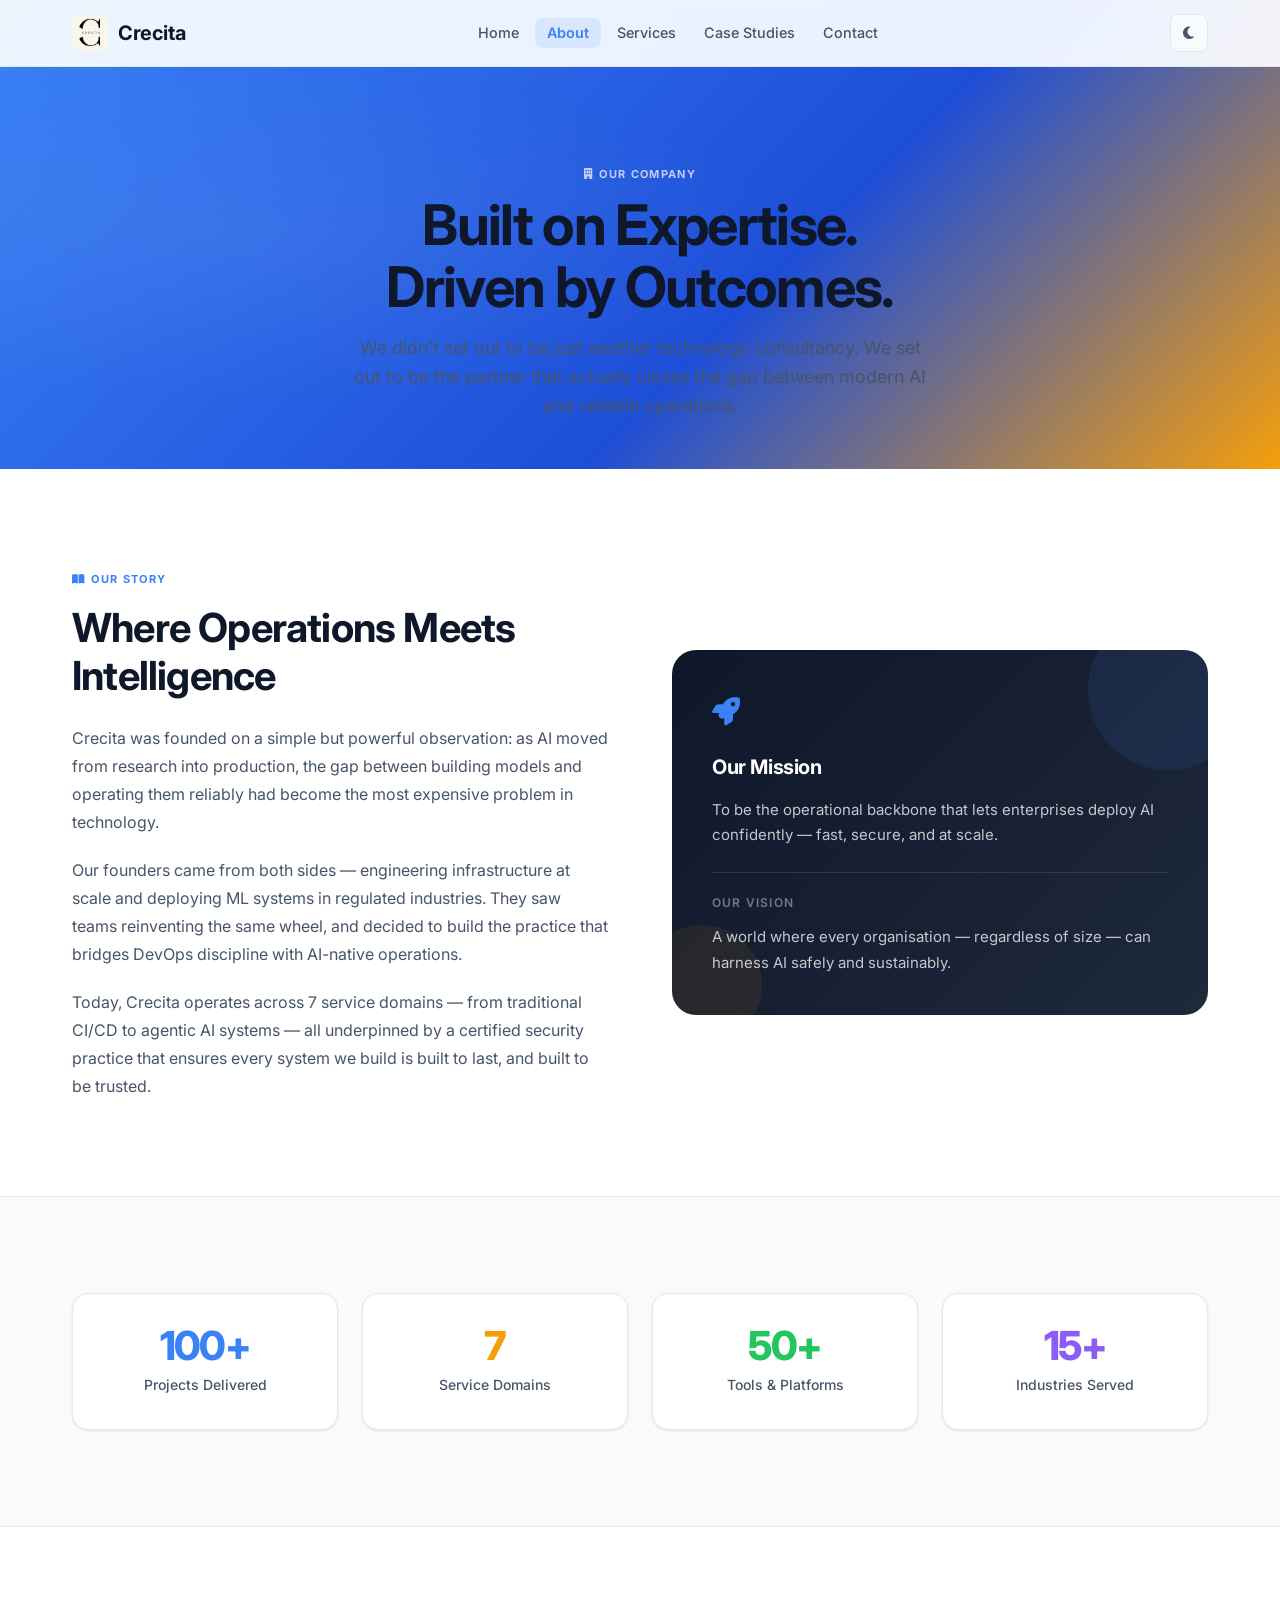
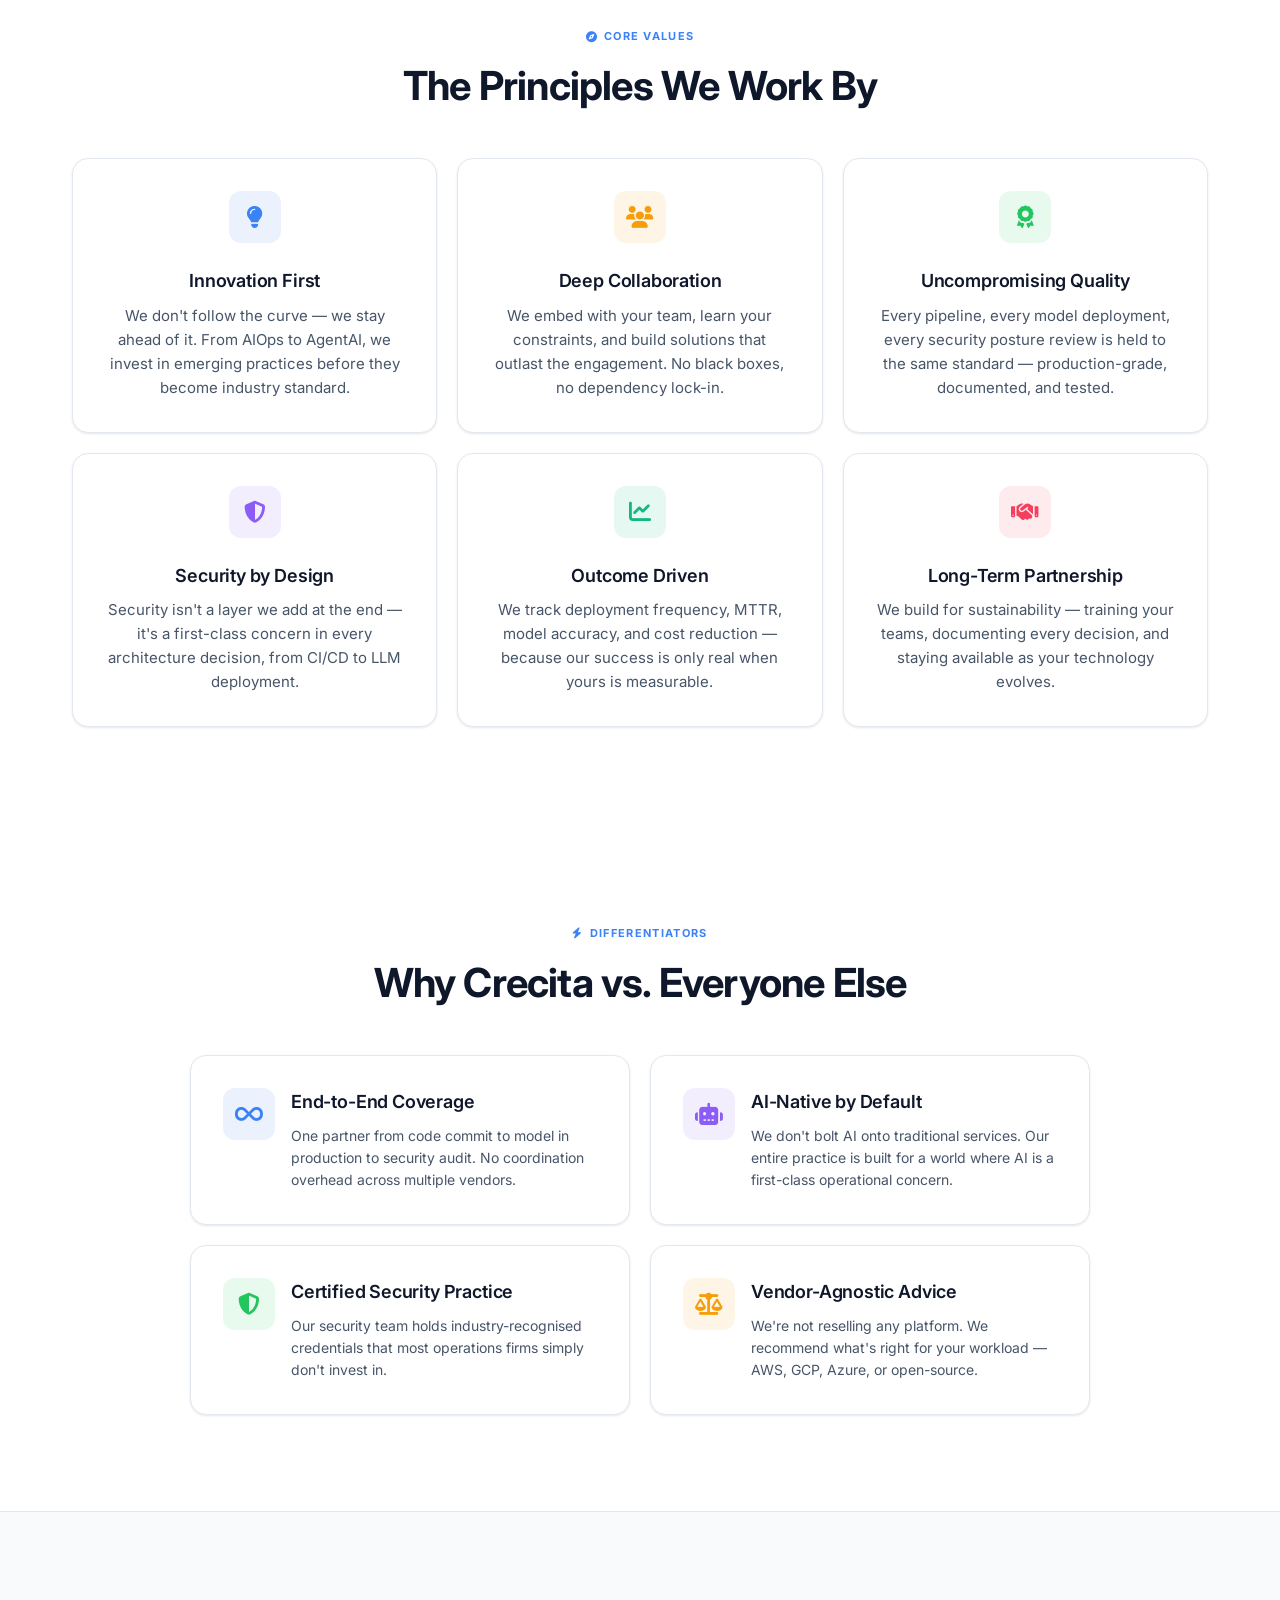
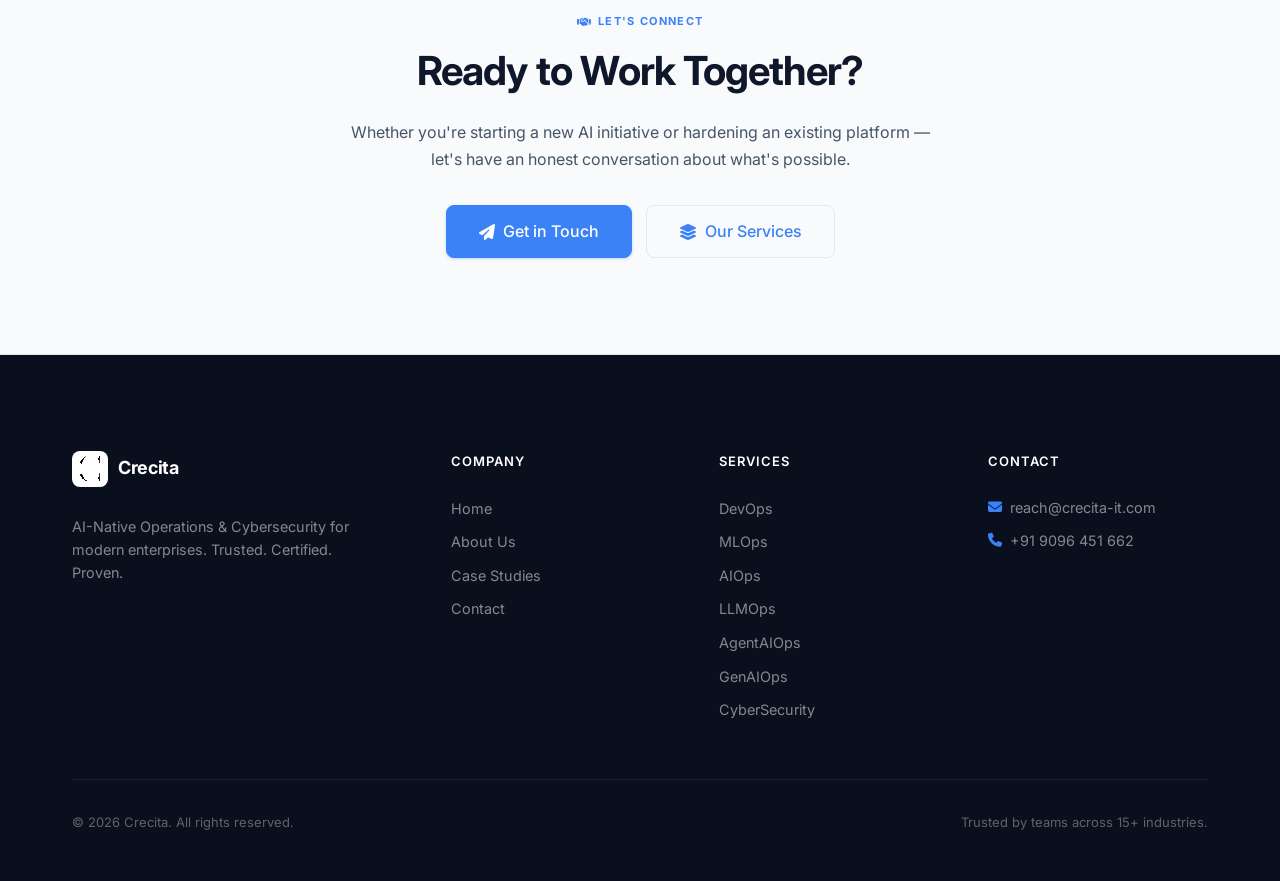
==== commit 0a5c3c14: "fix: remove ISACA overselling across all pages, fix AAIA name - Remove entire certifications section" ====
--- a/about.html
+++ b/about.html
@@ -3,8 +3,8 @@
 <head>
     <meta charset="UTF-8">
     <meta name="viewport" content="width=device-width, initial-scale=1.0">
-    <meta name="description" content="About Crecita — AI-Native operations firm with ISACA certified security experts. Our story, mission, values, and differentiators.">
-    <meta name="keywords" content="About Crecita, ISACA certified, DevOps experts, AI operations, cybersecurity team">
+    <meta name="description" content="About Crecita — AI-Native operations firm specialising in DevOps, MLOps, AIOps and cybersecurity. Our story, mission, values, and differentiators.">
+    <meta name="keywords" content="About Crecita, DevOps experts, AI operations, cybersecurity team, MLOps consulting">
     <meta name="author" content="Crecita">
     <title>About Us — Crecita</title>
     <link rel="preconnect" href="https://fonts.googleapis.com">
@@ -61,7 +61,7 @@
                         Our founders came from both sides — engineering infrastructure at scale and deploying ML systems in regulated industries. They saw teams reinventing the same wheel, and decided to build the practice that bridges DevOps discipline with AI-native operations.
                     </p>
                     <p style="color: var(--text-secondary); font-size: 1rem; line-height: 1.75;">
-                        Today, Crecita operates across 7 service domains — from traditional CI/CD to agentic AI systems — all underpinned by an ISACA-certified security practice that ensures every system we build is built to last, and built to be trusted.
+                        Today, Crecita operates across 7 service domains — from traditional CI/CD to agentic AI systems — all underpinned by a certified security practice that ensures every system we build is built to last, and built to be trusted.
                     </p>
                 </div>
                 <div class="animate-on-scroll">
@@ -100,8 +100,8 @@
                     <div style="font-size: 0.875rem; color: var(--text-secondary); margin-top: 0.5rem; font-weight: 500;">Service Domains</div>
                 </div>
                 <div class="card text-center animate-on-scroll" style="padding: 2rem 1rem;">
-                    <div style="font-size: 2.5rem; font-weight: 800; color: var(--svc-cyber); letter-spacing: -0.04em; line-height: 1;">4</div>
-                    <div style="font-size: 0.875rem; color: var(--text-secondary); margin-top: 0.5rem; font-weight: 500;">ISACA Certifications</div>
+                    <div style="font-size: 2.5rem; font-weight: 800; color: var(--svc-cyber); letter-spacing: -0.04em; line-height: 1;">50+</div>
+                    <div style="font-size: 0.875rem; color: var(--text-secondary); margin-top: 0.5rem; font-weight: 500;">Tools & Platforms</div>
                 </div>
                 <div class="card text-center animate-on-scroll" style="padding: 2rem 1rem;">
                     <div style="font-size: 2.5rem; font-weight: 800; color: var(--svc-aiops); letter-spacing: -0.04em; line-height: 1;">15+</div>
@@ -153,67 +153,6 @@
         </div>
     </section>
 
-    <!-- ===== CERTIFICATIONS ===== -->
-    <section class="section-alt">
-        <div class="container">
-            <div style="display: grid; grid-template-columns: 1fr 1fr; gap: 4rem; align-items: center;">
-                <div class="animate-on-scroll">
-                    <span class="section-label"><i class="fas fa-certificate"></i> Credentials</span>
-                    <h2 class="section-title">Industry-Recognised<br>Security Expertise</h2>
-                    <p style="color: var(--text-secondary); font-size: 1rem; line-height: 1.75; margin-bottom: 1.5rem;">
-                        Our cybersecurity practice is staffed by professionals holding ISACA's most prestigious certifications — the gold standard for information security, risk, and audit professionals worldwide.
-                    </p>
-                    <p style="color: var(--text-secondary); font-size: 1rem; line-height: 1.75; margin-bottom: 1.5rem;">
-                        Beyond traditional certifications, our team also holds the AAIA — AI Auditor and Assessor certification — positioning us uniquely at the intersection of AI governance and cybersecurity.
-                    </p>
-                    <div class="info-box">
-                        <strong>What this means for you:</strong> When Crecita designs your security posture, it's reviewed through the lens of certified audit, risk, and governance professionals — not just engineers.
-                    </div>
-                </div>
-                <div class="animate-on-scroll">
-                    <div style="display: flex; flex-direction: column; gap: 1rem;">
-                        <div class="card" style="border-left: 3px solid var(--svc-cyber);">
-                            <div style="display: flex; align-items: flex-start; gap: 1rem;">
-                                <div class="icon-wrap icon-green" style="flex-shrink: 0;"><i class="fas fa-certificate"></i></div>
-                                <div>
-                                    <div class="card-title">CISA — Certified Information Systems Auditor</div>
-                                    <p class="card-description" style="font-size: 0.875rem;">The global standard for IT audit, control, and security professionals. Issued by ISACA.</p>
-                                </div>
-                            </div>
-                        </div>
-                        <div class="card" style="border-left: 3px solid var(--svc-cyber);">
-                            <div style="display: flex; align-items: flex-start; gap: 1rem;">
-                                <div class="icon-wrap icon-green" style="flex-shrink: 0;"><i class="fas fa-certificate"></i></div>
-                                <div>
-                                    <div class="card-title">CISM — Certified Information Security Manager</div>
-                                    <p class="card-description" style="font-size: 0.875rem;">For professionals managing enterprise information security programs. Issued by ISACA.</p>
-                                </div>
-                            </div>
-                        </div>
-                        <div class="card" style="border-left: 3px solid var(--svc-cyber);">
-                            <div style="display: flex; align-items: flex-start; gap: 1rem;">
-                                <div class="icon-wrap icon-green" style="flex-shrink: 0;"><i class="fas fa-certificate"></i></div>
-                                <div>
-                                    <div class="card-title">CRISC — Certified in Risk & Information Systems Control</div>
-                                    <p class="card-description" style="font-size: 0.875rem;">Recognises expertise in enterprise IT risk management and control. Issued by ISACA.</p>
-                                </div>
-                            </div>
-                        </div>
-                        <div class="card" style="border-left: 3px solid var(--svc-aiops);">
-                            <div style="display: flex; align-items: flex-start; gap: 1rem;">
-                                <div class="icon-wrap icon-violet" style="flex-shrink: 0;"><i class="fas fa-certificate"></i></div>
-                                <div>
-                                    <div class="card-title">AAIA — AI Auditor &amp; Assessor</div>
-                                    <p class="card-description" style="font-size: 0.875rem;">Specialised certification for auditing AI systems, governance, and responsible AI frameworks.</p>
-                                </div>
-                            </div>
-                        </div>
-                    </div>
-                </div>
-            </div>
-        </div>
-    </section>
-
     <!-- ===== WHY CRECITA ===== -->
     <section class="section">
         <div class="container">
@@ -240,7 +179,7 @@
                     <div class="icon-wrap icon-green" style="flex-shrink: 0;"><i class="fas fa-shield-halved"></i></div>
                     <div>
                         <div class="card-title">Certified Security Practice</div>
-                        <p class="card-description" style="font-size: 0.875rem;">CISA, CISM, CRISC, AAIA — our security team holds credentials that most operations firms simply don't have.</p>
+                        <p class="card-description" style="font-size: 0.875rem;">Our security team holds industry-recognised credentials that most operations firms simply don't invest in.</p>
                     </div>
                 </div>
                 <div class="card animate-on-scroll" style="display: flex; gap: 1rem; align-items: flex-start;">
@@ -311,7 +250,7 @@
             </div>
             <div class="footer-bottom">
                 <p>&copy; 2026 Crecita. All rights reserved.</p>
-                <p>ISACA CISA · CISM · CRISC · AAIA Certified</p>
+                <p>Trusted by teams across 15+ industries.</p>
             </div>
         </div>
     </footer>
--- a/css/styles.css
+++ b/css/styles.css
@@ -130,6 +130,8 @@
 .section-alt {
     padding: var(--space-3xl) 0;
     background: var(--bg-secondary);
+    border-top: 1px solid var(--border);
+    border-bottom: 1px solid var(--border);
 }
 
 .text-center { text-align: center; }
@@ -305,6 +307,8 @@
     transition: var(--transition);
     position: relative;
     overflow: hidden;
+    display: flex;
+    flex-direction: column;
 }
 
 .service-card::after {
@@ -375,20 +379,19 @@
 .tech-tag {
     display: inline-block;
     padding: 0.2rem 0.625rem;
-    background: var(--bg-secondary);
-    border: 1px solid var(--border);
+    background: rgba(59, 130, 246, 0.06);
+    border: 1px solid rgba(59, 130, 246, 0.18);
     border-radius: var(--radius-full);
     font-size: 0.6875rem;
-    font-weight: 500;
-    color: var(--text-secondary);
+    font-weight: 600;
+    color: var(--primary);
     transition: var(--transition-fast);
     cursor: default;
 }
 
 .tech-tag:hover {
+    background: var(--primary-light);
     border-color: var(--primary);
-    color: var(--primary);
-    background: var(--primary-light);
 }
 
 .cert-badge {
@@ -631,8 +634,7 @@
    PAGE HEADER
    =============================================== */
 .page-header {
-    background: var(--bg-secondary);
-    border-bottom: 1px solid var(--border);
+    background: linear-gradient(135deg, var(--primary) 0%, #1d4ed8 60%, var(--accent) 100%);
     padding: calc(var(--space-3xl) + 64px) 0 var(--space-xl);
     text-align: center;
     position: relative;
@@ -643,8 +645,20 @@
     content: '';
     position: absolute;
     inset: 0;
-    background: radial-gradient(ellipse 60% 80% at 50% 0%, rgba(59, 130, 246, 0.06) 0%, transparent 70%);
+    background: radial-gradient(ellipse 70% 60% at 20% 50%, rgba(255,255,255,0.06) 0%, transparent 60%);
     pointer-events: none;
+}
+
+.page-header .section-label {
+    color: rgba(255,255,255,0.7);
+}
+
+.page-header-content h1 {
+    color: white;
+}
+
+.page-header-content p {
+    color: rgba(255,255,255,0.82);
 }
 
 .page-header-content {
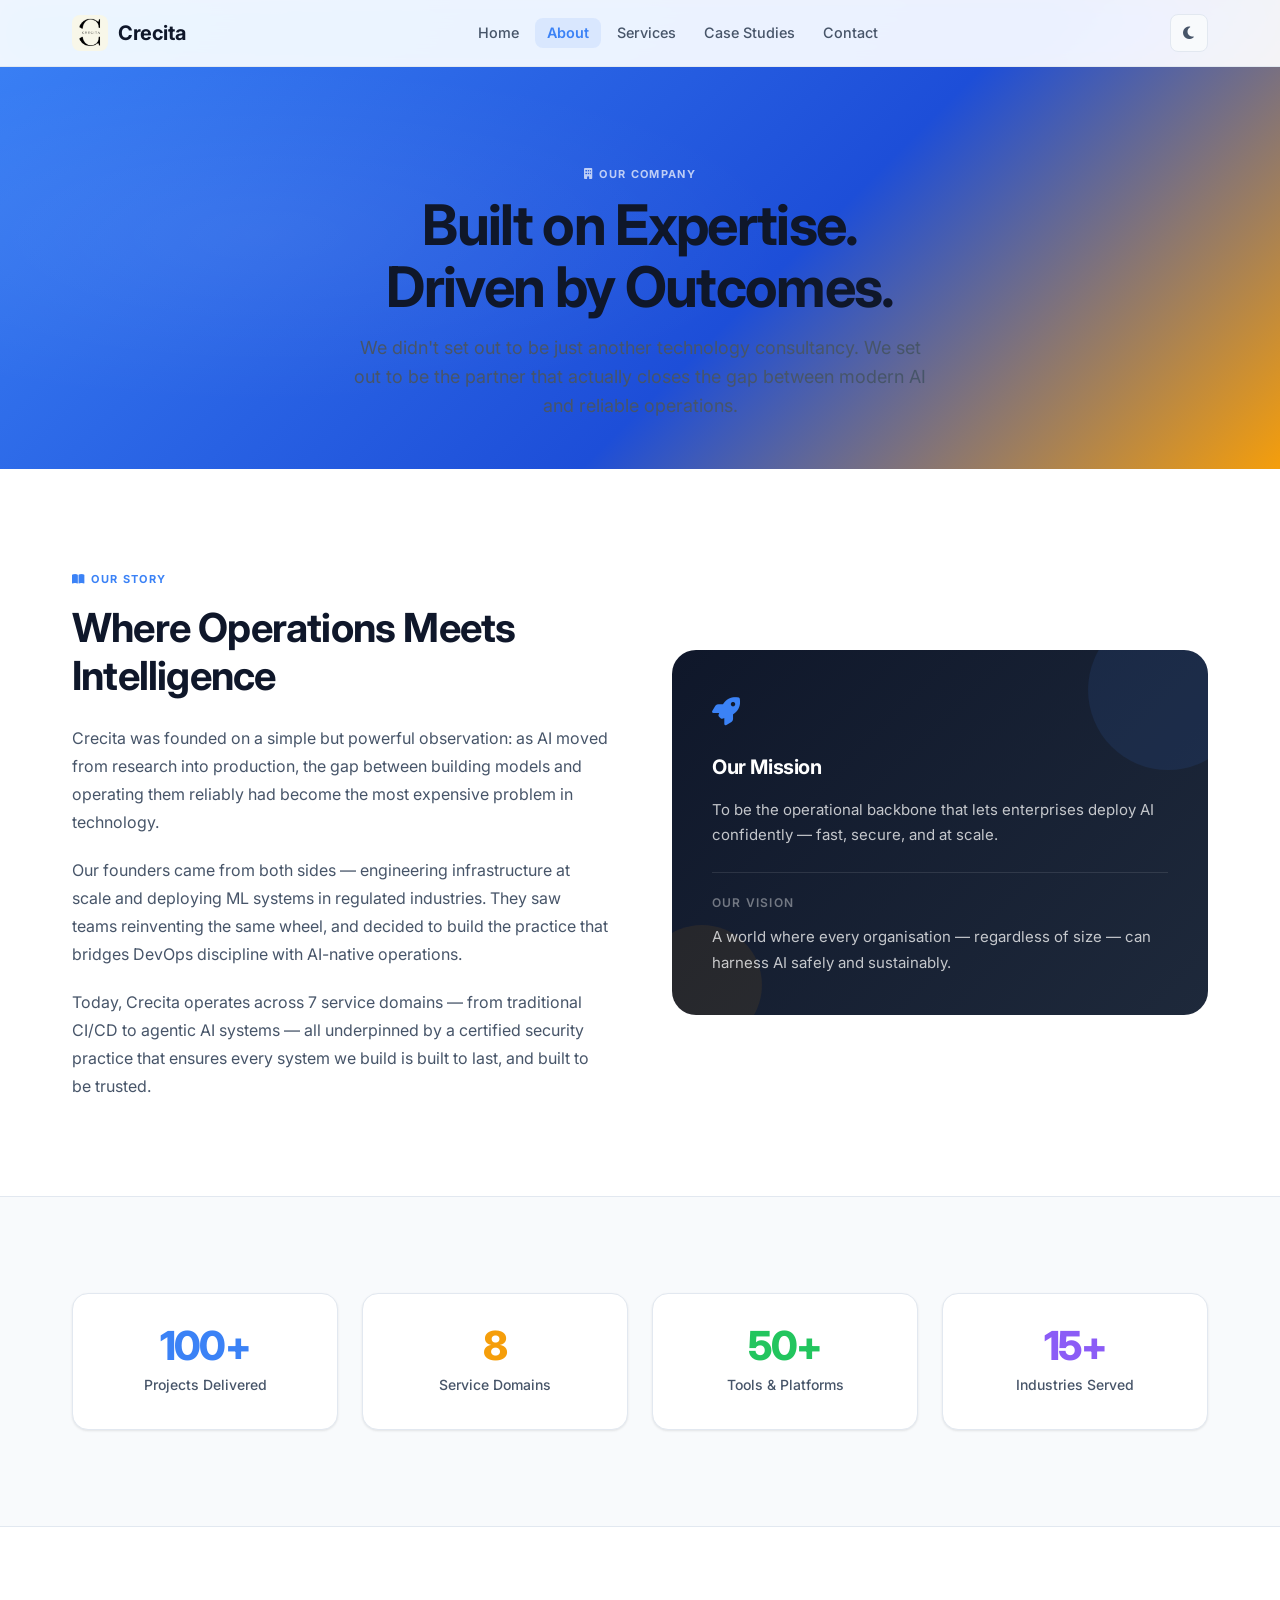
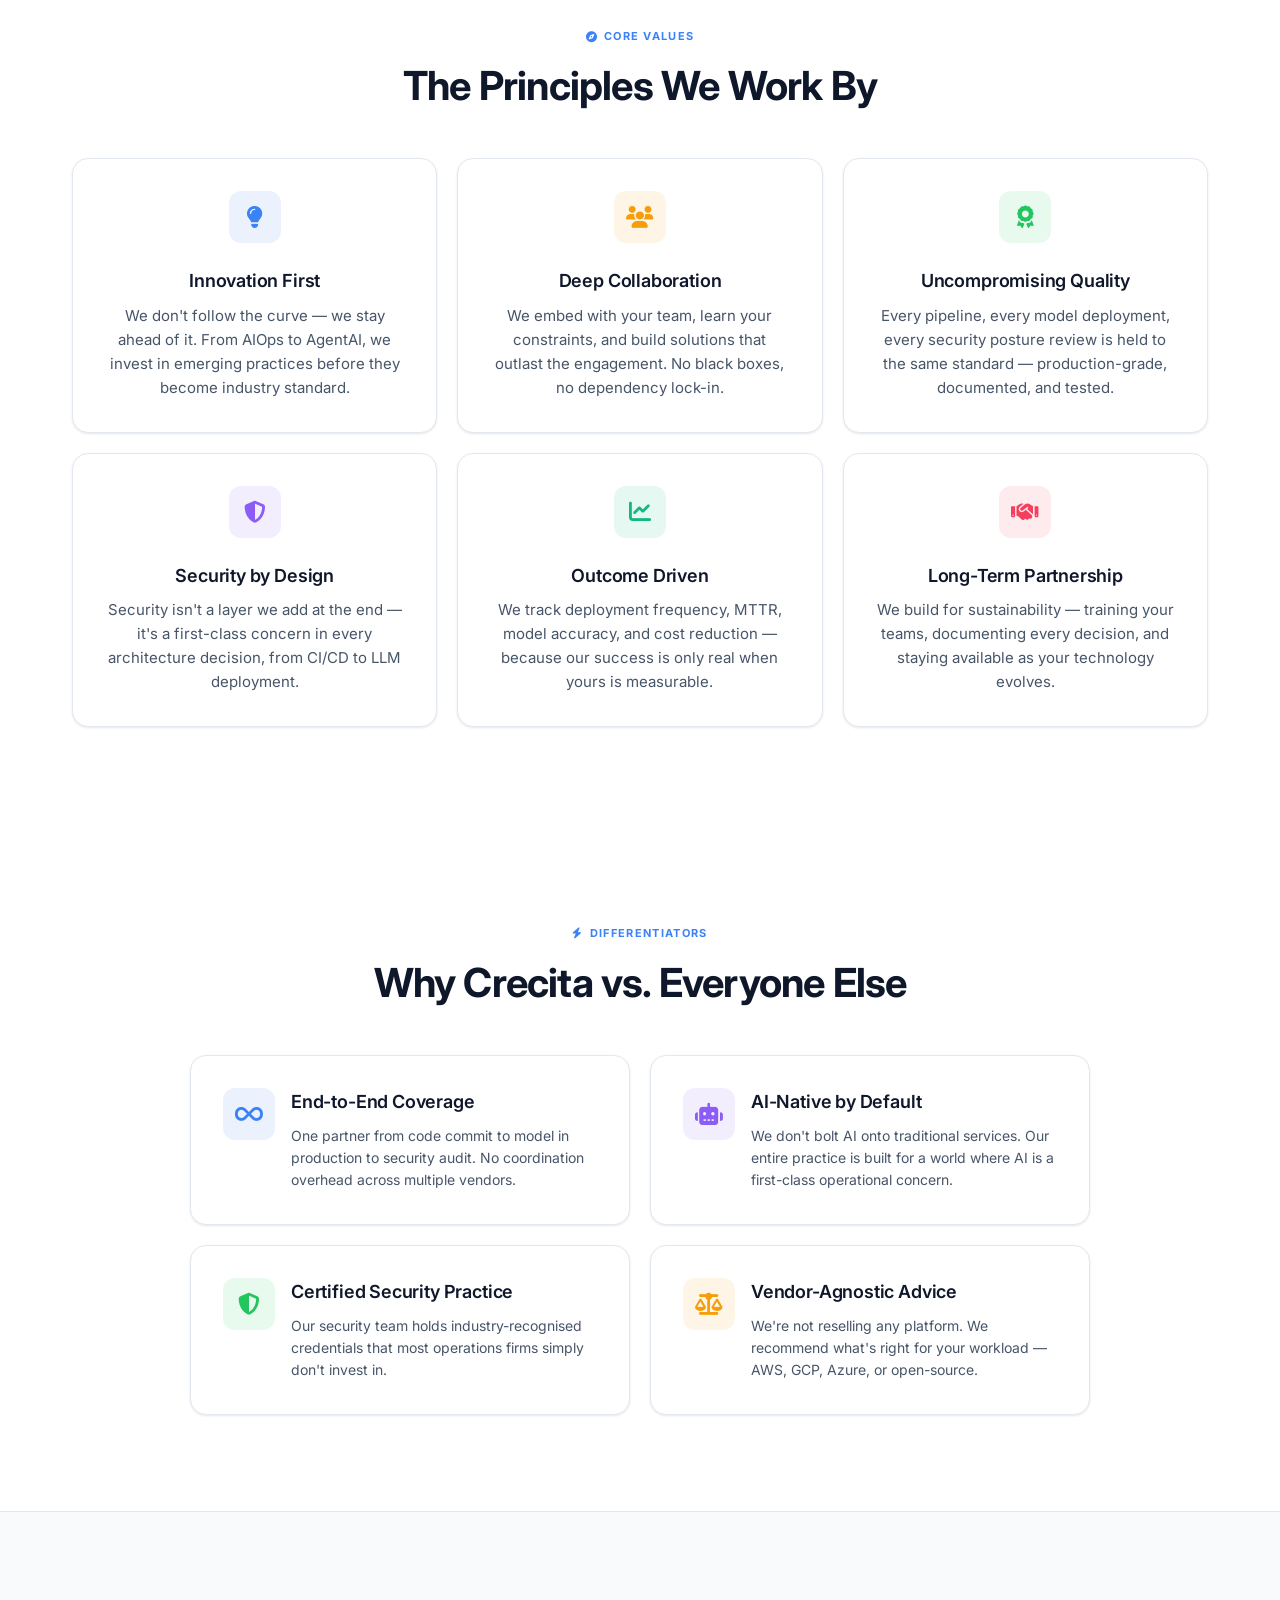
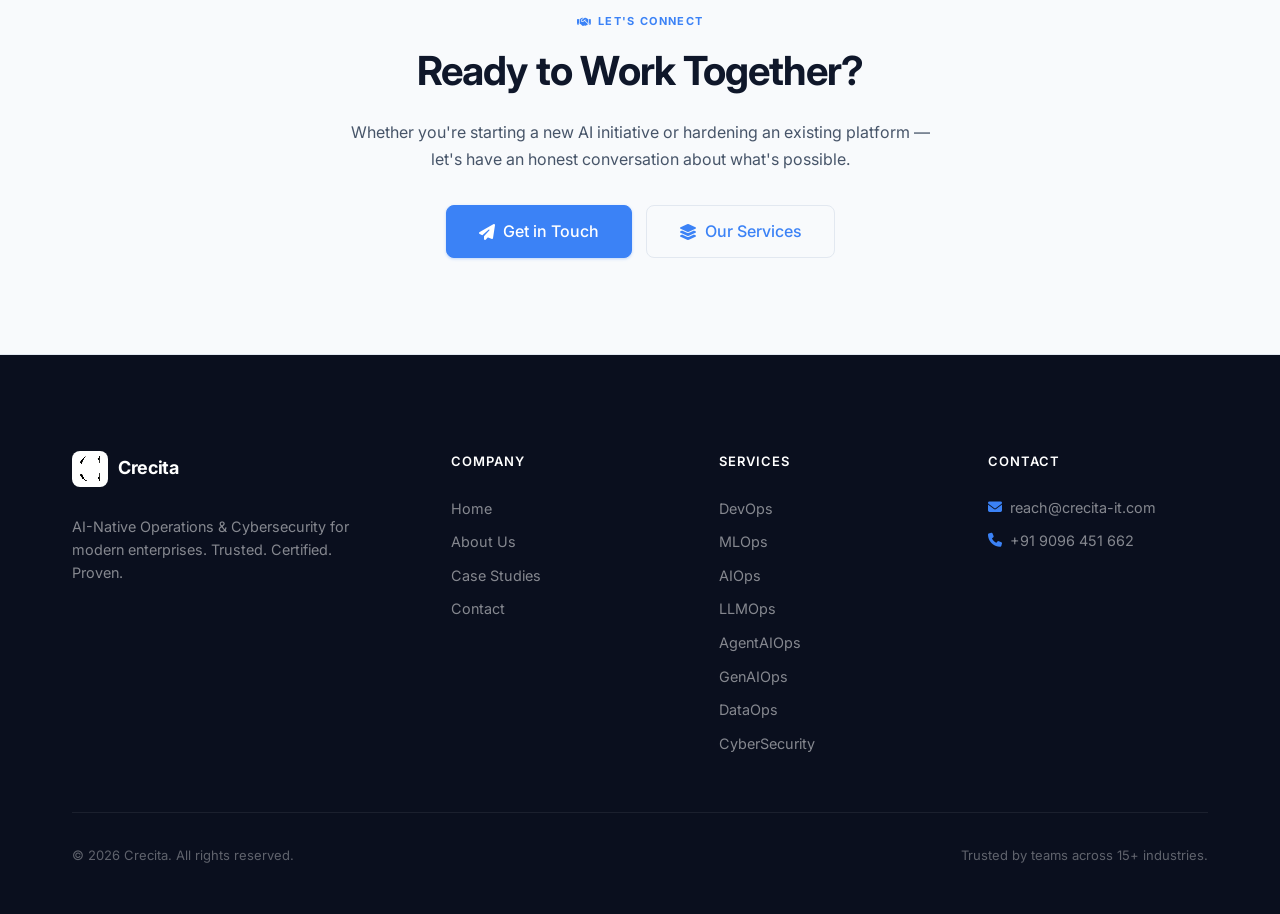
==== commit 8408a485: "feat: add DataOps as 8th service domain, redesign service cards - Add DataOps section to services.ht" ====
--- a/about.html
+++ b/about.html
@@ -96,7 +96,7 @@
                     <div style="font-size: 0.875rem; color: var(--text-secondary); margin-top: 0.5rem; font-weight: 500;">Projects Delivered</div>
                 </div>
                 <div class="card text-center animate-on-scroll" style="padding: 2rem 1rem;">
-                    <div style="font-size: 2.5rem; font-weight: 800; color: var(--accent); letter-spacing: -0.04em; line-height: 1;">7</div>
+                    <div style="font-size: 2.5rem; font-weight: 800; color: var(--accent); letter-spacing: -0.04em; line-height: 1;">8</div>
                     <div style="font-size: 0.875rem; color: var(--text-secondary); margin-top: 0.5rem; font-weight: 500;">Service Domains</div>
                 </div>
                 <div class="card text-center animate-on-scroll" style="padding: 2rem 1rem;">
@@ -239,6 +239,7 @@
                         <li><a href="services.html#llmops">LLMOps</a></li>
                         <li><a href="services.html#agentaiops">AgentAIOps</a></li>
                         <li><a href="services.html#genaiops">GenAIOps</a></li>
+                        <li><a href="services.html#dataops">DataOps</a></li>
                         <li><a href="services.html#cybersecurity">CyberSecurity</a></li>
                     </ul>
                 </div>
--- a/css/styles.css
+++ b/css/styles.css
@@ -55,6 +55,7 @@
     --svc-llmops:   #10b981;
     --svc-agent:    #f43f5e;
     --svc-genai:    #06b6d4;
+    --svc-dataops:  #f97316;
     --svc-cyber:    #22c55e;
 
     /* Light Theme */
@@ -297,13 +298,14 @@
     line-height: 1.6;
 }
 
-/* Service Card — with accent top-border on hover */
+/* Service Card — colored top border, visible shadow */
 .service-card {
     background: var(--bg-primary);
     border-radius: var(--radius-xl);
     padding: var(--space-lg);
     border: 1px solid var(--border);
-    box-shadow: var(--shadow-sm);
+    border-top: 3px solid var(--svc-color, var(--primary));
+    box-shadow: 0 2px 12px rgba(0,0,0,0.07);
     transition: var(--transition);
     position: relative;
     overflow: hidden;
@@ -311,23 +313,21 @@
     flex-direction: column;
 }
 
-.service-card::after {
-    content: '';
-    position: absolute;
-    top: 0; left: 0; right: 0;
-    height: 2px;
-    background: var(--svc-color, var(--primary));
-    transform: scaleX(0);
-    transform-origin: left;
-    transition: transform 0.3s ease;
-}
-
-.service-card:hover::after { transform: scaleX(1); }
-
 .service-card:hover {
-    border-color: transparent;
-    box-shadow: var(--shadow-lg);
-    transform: translateY(-4px);
+    border-color: color-mix(in srgb, var(--svc-color, var(--primary)) 30%, transparent);
+    border-top-color: var(--svc-color, var(--primary));
+    box-shadow: 0 8px 30px rgba(0,0,0,0.12);
+    transform: translateY(-5px);
+}
+
+/* Service Section Card — for services.html full-section wrappers */
+.svc-card-wrap {
+    background: var(--bg-primary);
+    border-radius: var(--radius-2xl);
+    border: 1px solid var(--border);
+    border-top: 4px solid var(--svc-color, var(--primary));
+    padding: 3rem;
+    box-shadow: 0 2px 16px rgba(0,0,0,0.06);
 }
 
 /* ===============================================
@@ -359,6 +359,7 @@
 .icon-emerald { background: rgba(16, 185, 129, 0.1);  color: #10b981; }
 .icon-rose    { background: rgba(244, 63, 94, 0.1);   color: #f43f5e; }
 .icon-cyan    { background: rgba(6, 182, 212, 0.1);   color: #06b6d4; }
+.icon-orange  { background: rgba(249, 115, 22, 0.1);  color: #f97316; }
 .icon-green   { background: rgba(34, 197, 94, 0.1);   color: #22c55e; }
 
 /* ===============================================
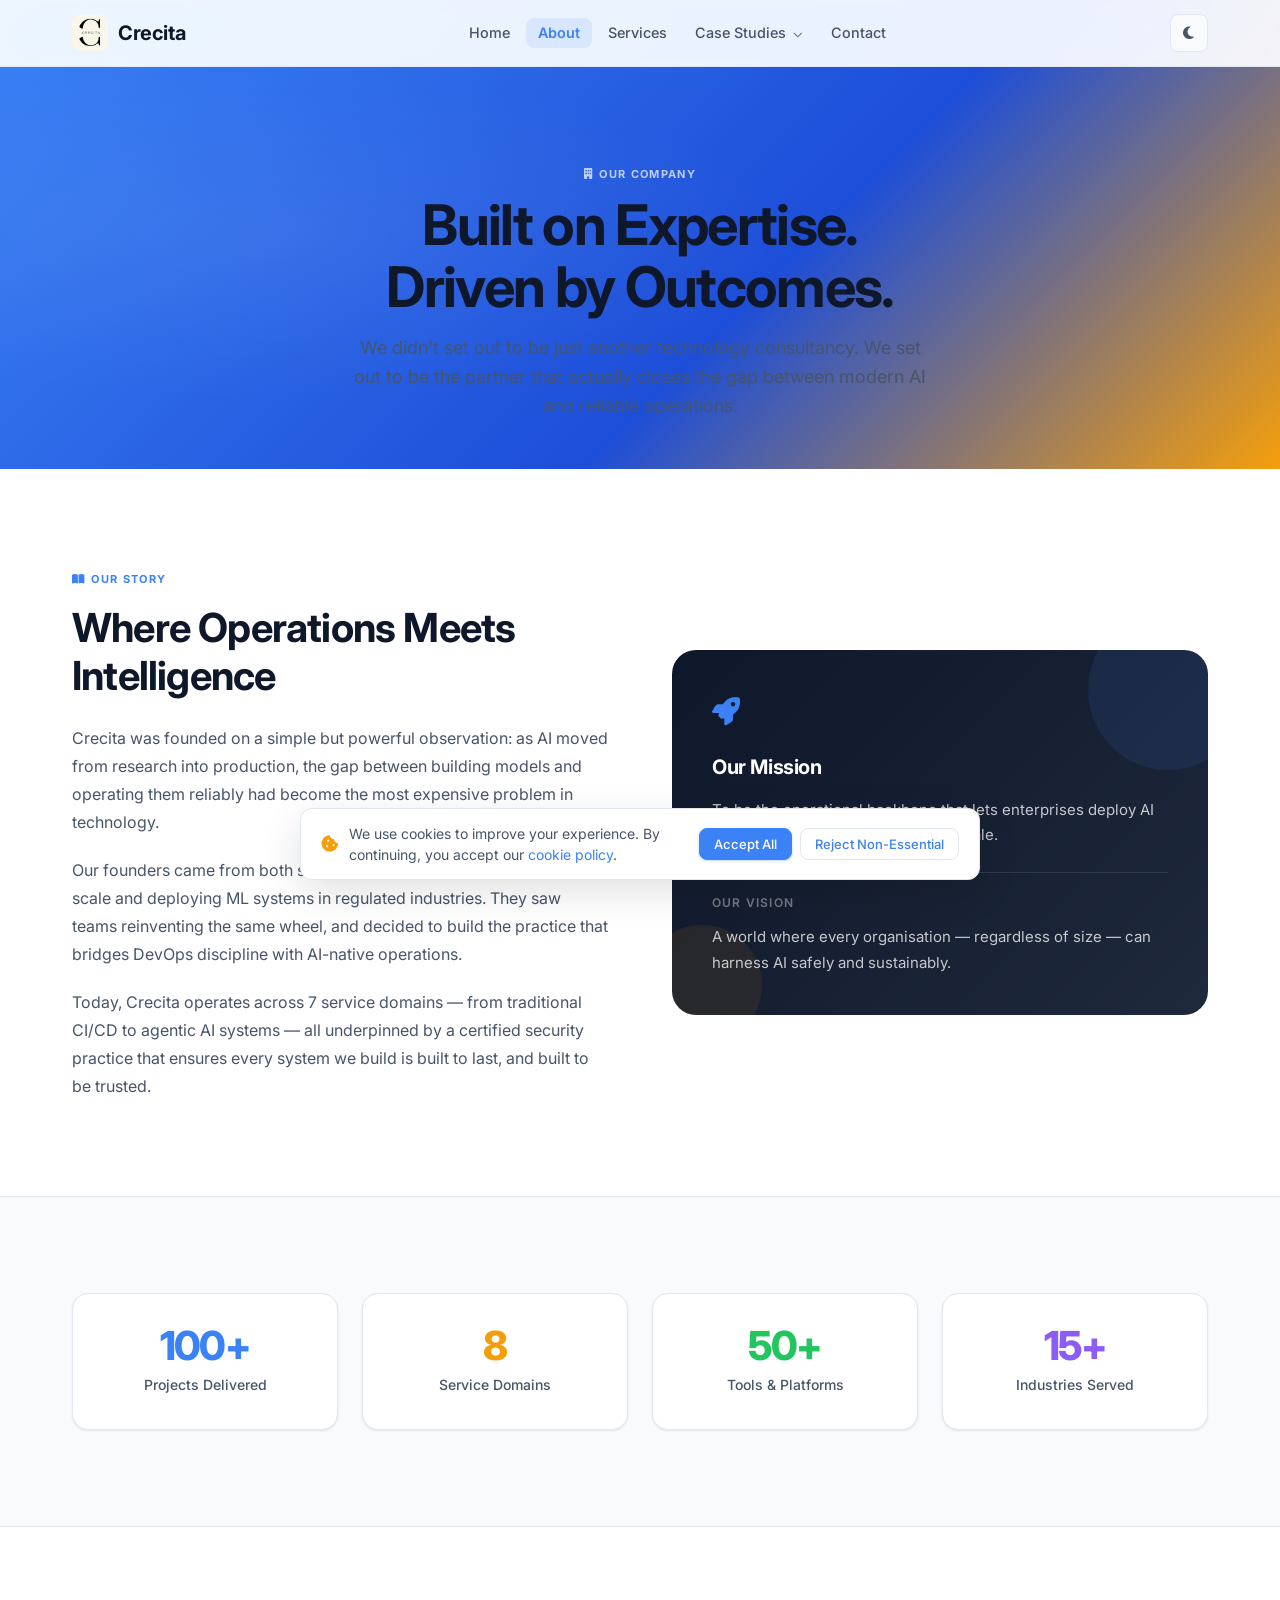
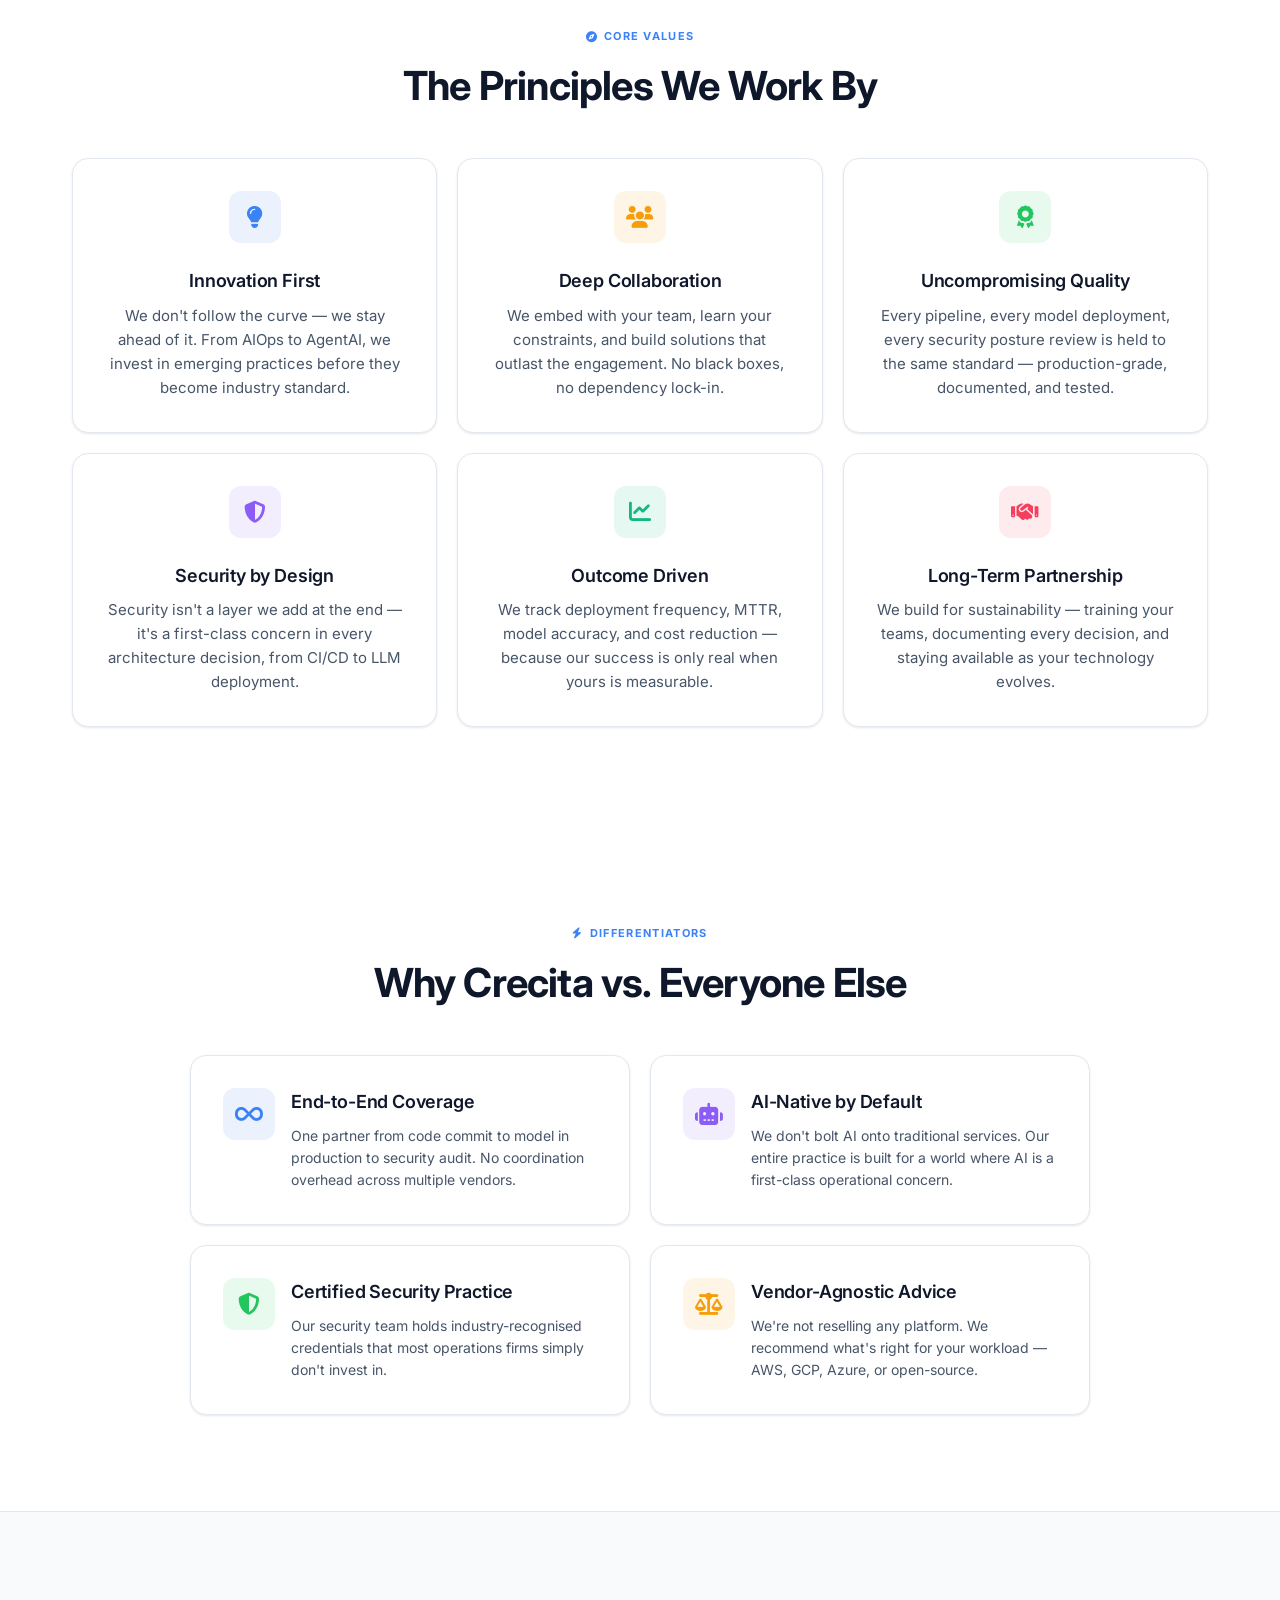
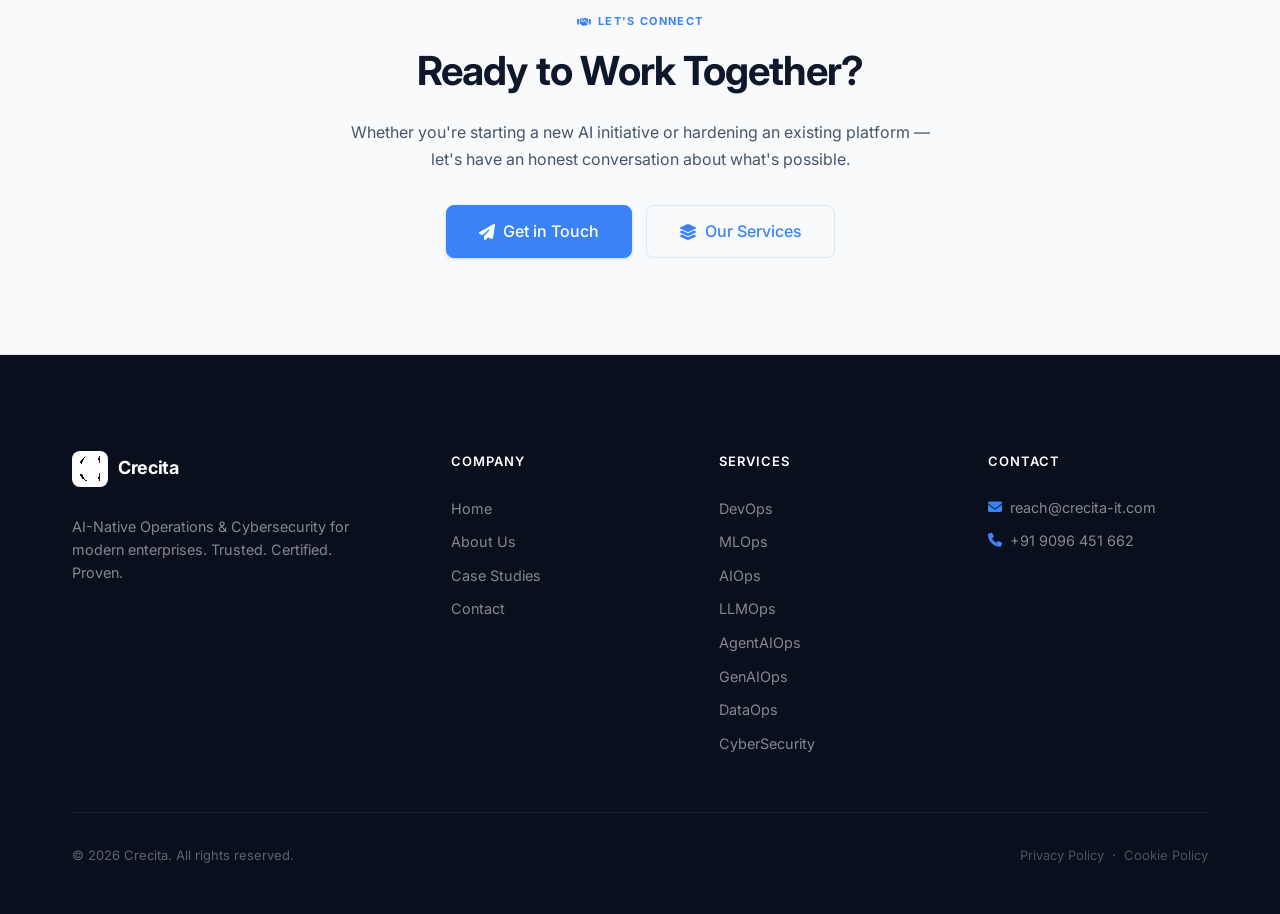
==== commit 69f096d1: "feat: certifications, cookie consent, GDPR, case study landing pages - Add Certifications & Partners" ====
--- a/about.html
+++ b/about.html
@@ -15,6 +15,18 @@
 </head>
 <body>
 
+    <!-- Cookie Banner -->
+    <div id="cookieBanner" class="cookie-banner">
+        <div class="cookie-text">
+            <i class="fas fa-cookie-bite"></i>
+            <p>We use cookies to improve your experience. By continuing, you accept our <a href="privacy.html">cookie policy</a>.</p>
+        </div>
+        <div class="cookie-btns">
+            <button class="btn btn-primary btn-sm" onclick="setCookiePref('all')">Accept All</button>
+            <button class="btn btn-secondary btn-sm" onclick="setCookiePref('essential')">Reject Non-Essential</button>
+        </div>
+    </div>
+
     <!-- Navigation -->
     <nav class="navbar" id="navbar">
         <div class="nav-container">
@@ -26,7 +38,17 @@
                 <li><a href="index.html" class="nav-link">Home</a></li>
                 <li><a href="about.html" class="nav-link active">About</a></li>
                 <li><a href="services.html" class="nav-link">Services</a></li>
-                <li><a href="case-studies.html" class="nav-link">Case Studies</a></li>
+                <li class="nav-dropdown">
+                    <a href="case-studies.html" class="nav-link">Case Studies <i class="fas fa-chevron-down" style="font-size:0.6rem;margin-left:3px;opacity:0.7;"></i></a>
+                    <ul class="dropdown-menu">
+                        <li><a href="case-studies.html">All Case Studies</a></li>
+                        <li><a href="case-studies/fintech-cicd.html">FinTech CI/CD Transformation</a></li>
+                        <li><a href="case-studies/healthcare-mlops.html">Healthcare MLOps Platform</a></li>
+                        <li><a href="case-studies/saas-aiops.html">SaaS AIOps Alert Reduction</a></li>
+                        <li><a href="case-studies/legaltech-llmops.html">LegalTech LLMOps Cost Reduction</a></li>
+                        <li><a href="case-studies/ecommerce-soc2.html">E-commerce SOC 2 Compliance</a></li>
+                    </ul>
+                </li>
                 <li><a href="contact.html" class="nav-link">Contact</a></li>
             </ul>
             <div class="nav-controls">
@@ -50,7 +72,7 @@
     <!-- ===== OUR STORY ===== -->
     <section class="section">
         <div class="container">
-            <div style="display: grid; grid-template-columns: 1fr 1fr; gap: 4rem; align-items: center;">
+            <div class="r-grid-2" style="display: grid; grid-template-columns: 1fr 1fr; gap: 4rem; align-items: center;">
                 <div class="animate-on-scroll">
                     <span class="section-label"><i class="fas fa-book-open"></i> Our Story</span>
                     <h2 class="section-title">Where Operations Meets Intelligence</h2>
@@ -90,7 +112,7 @@
     <!-- ===== NUMBERS ===== -->
     <section class="section-alt">
         <div class="container">
-            <div style="display: grid; grid-template-columns: repeat(4, 1fr); gap: 1.5rem;">
+            <div class="r-grid-4" style="display: grid; grid-template-columns: repeat(4, 1fr); gap: 1.5rem;">
                 <div class="card text-center animate-on-scroll" style="padding: 2rem 1rem;">
                     <div style="font-size: 2.5rem; font-weight: 800; color: var(--primary); letter-spacing: -0.04em; line-height: 1;">100+</div>
                     <div style="font-size: 0.875rem; color: var(--text-secondary); margin-top: 0.5rem; font-weight: 500;">Projects Delivered</div>
@@ -118,7 +140,7 @@
                 <span class="section-label"><i class="fas fa-compass"></i> Core Values</span>
                 <h2 class="section-title">The Principles We Work By</h2>
             </div>
-            <div style="display: grid; grid-template-columns: repeat(3, 1fr); gap: 1.25rem;">
+            <div class="r-grid-3" style="display: grid; grid-template-columns: repeat(3, 1fr); gap: 1.25rem;">
                 <div class="card animate-on-scroll" style="text-align: center;">
                     <div class="icon-wrap icon-blue" style="margin: 0 auto var(--space-md);"><i class="fas fa-lightbulb"></i></div>
                     <h3 class="card-title">Innovation First</h3>
@@ -160,7 +182,7 @@
                 <span class="section-label"><i class="fas fa-bolt"></i> Differentiators</span>
                 <h2 class="section-title">Why Crecita vs. Everyone Else</h2>
             </div>
-            <div style="display: grid; grid-template-columns: repeat(2, 1fr); gap: 1.25rem; max-width: 900px; margin: 0 auto;">
+            <div class="r-grid-2" style="display: grid; grid-template-columns: repeat(2, 1fr); gap: 1.25rem; max-width: 900px; margin: 0 auto;">
                 <div class="card animate-on-scroll" style="display: flex; gap: 1rem; align-items: flex-start;">
                     <div class="icon-wrap icon-blue" style="flex-shrink: 0;"><i class="fas fa-infinity"></i></div>
                     <div>
@@ -251,11 +273,24 @@
             </div>
             <div class="footer-bottom">
                 <p>&copy; 2026 Crecita. All rights reserved.</p>
-                <p>Trusted by teams across 15+ industries.</p>
+                <p><a href="privacy.html" style="color:inherit;text-decoration:none;opacity:0.8;">Privacy Policy</a> &nbsp;·&nbsp; <a href="privacy.html#cookies" style="color:inherit;text-decoration:none;opacity:0.8;">Cookie Policy</a></p>
             </div>
         </div>
     </footer>
 
     <script src="js/app.js"></script>
+    <script>
+        (function(){
+            if(!localStorage.getItem('cookiePref')){
+                var b=document.getElementById('cookieBanner');
+                if(b) b.style.display='flex';
+            }
+        })();
+        function setCookiePref(pref){
+            localStorage.setItem('cookiePref',pref);
+            var b=document.getElementById('cookieBanner');
+            if(b) b.style.display='none';
+        }
+    </script>
 </body>
 </html>
--- a/css/styles.css
+++ b/css/styles.css
@@ -632,6 +632,175 @@
 }
 
 /* ===============================================
+   NAV DROPDOWN
+   =============================================== */
+.nav-dropdown {
+    position: relative;
+}
+
+.nav-dropdown .dropdown-menu {
+    display: none;
+    position: absolute;
+    top: calc(100% + 6px);
+    left: 50%;
+    transform: translateX(-50%);
+    background: var(--bg-primary);
+    border: 1px solid var(--border);
+    border-radius: var(--radius-lg);
+    box-shadow: var(--shadow-lg);
+    list-style: none;
+    padding: 0.5rem;
+    min-width: 220px;
+    z-index: 1100;
+    opacity: 0;
+    pointer-events: none;
+    transition: opacity 0.18s ease, transform 0.18s ease;
+    transform: translateX(-50%) translateY(-4px);
+}
+
+.nav-dropdown:hover .dropdown-menu,
+.nav-dropdown:focus-within .dropdown-menu {
+    display: block;
+    opacity: 1;
+    pointer-events: auto;
+    transform: translateX(-50%) translateY(0);
+}
+
+.nav-dropdown .dropdown-menu li a {
+    display: block;
+    padding: 0.45rem 0.875rem;
+    text-decoration: none;
+    color: var(--text-secondary);
+    font-size: 0.875rem;
+    font-weight: 500;
+    border-radius: var(--radius-md);
+    transition: var(--transition-fast);
+    white-space: nowrap;
+}
+
+.nav-dropdown .dropdown-menu li a:hover {
+    color: var(--primary);
+    background: var(--primary-light);
+}
+
+[data-theme="dark"] .nav-dropdown .dropdown-menu {
+    background: var(--bg-secondary);
+}
+
+/* ===============================================
+   COOKIE BANNER
+   =============================================== */
+.cookie-banner {
+    display: none;
+    position: fixed;
+    bottom: 1.25rem;
+    left: 50%;
+    transform: translateX(-50%);
+    background: var(--bg-primary);
+    border: 1px solid var(--border);
+    border-radius: var(--radius-lg);
+    box-shadow: var(--shadow-lg);
+    padding: 0.875rem 1.25rem;
+    align-items: center;
+    gap: 1.25rem;
+    z-index: 1200;
+    max-width: 680px;
+    width: calc(100% - 2rem);
+    flex-wrap: wrap;
+}
+
+.cookie-text {
+    display: flex;
+    align-items: center;
+    gap: 0.625rem;
+    flex: 1;
+    min-width: 200px;
+}
+
+.cookie-text i {
+    color: var(--accent);
+    font-size: 1.1rem;
+    flex-shrink: 0;
+}
+
+.cookie-text p {
+    font-size: 0.875rem;
+    color: var(--text-secondary);
+    line-height: 1.5;
+    margin: 0;
+}
+
+.cookie-text p a {
+    color: var(--primary);
+    text-decoration: none;
+}
+
+.cookie-text p a:hover {
+    text-decoration: underline;
+}
+
+.cookie-btns {
+    display: flex;
+    gap: 0.5rem;
+    flex-shrink: 0;
+}
+
+[data-theme="dark"] .cookie-banner {
+    background: var(--bg-secondary);
+}
+
+/* ===============================================
+   CERTIFICATIONS & PARTNERS SECTION
+   =============================================== */
+.cert-badges-row {
+    display: flex;
+    flex-wrap: wrap;
+    justify-content: center;
+    align-items: flex-start;
+    gap: 2rem;
+    margin-bottom: 2.5rem;
+}
+
+.cert-badges-row > div {
+    flex: 0 0 auto;
+    min-height: 270px;
+}
+
+.partners-strip {
+    display: flex;
+    flex-wrap: wrap;
+    justify-content: center;
+    align-items: center;
+    gap: 2.5rem;
+    padding: 1.75rem 2rem;
+    background: var(--bg-secondary);
+    border-radius: var(--radius-xl);
+    border: 1px solid var(--border);
+}
+
+.partner-item {
+    display: flex;
+    align-items: center;
+    gap: 0.75rem;
+    font-size: 0.9375rem;
+    font-weight: 500;
+    color: var(--text-secondary);
+    white-space: nowrap;
+}
+
+.partner-item i {
+    font-size: 1.75rem;
+    color: var(--primary);
+    flex-shrink: 0;
+}
+
+@media (max-width: 768px) {
+    .cert-badges-row { gap: 1.25rem; }
+    .partners-strip  { flex-direction: column; align-items: center; text-align: center; gap: 1.25rem; padding: 1.5rem; }
+    .partner-item    { white-space: normal; text-align: center; }
+}
+
+/* ===============================================
    PAGE HEADER
    =============================================== */
 .page-header {
@@ -760,8 +929,15 @@
 
 .stat { text-align: center; }
 
+.stat-value {
+    display: flex;
+    align-items: baseline;
+    justify-content: center;
+    line-height: 1.1;
+    margin-bottom: 4px;
+}
+
 .stat-number {
-    display: block;
     font-size: 2.25rem;
     font-weight: 800;
     color: var(--primary);
@@ -769,10 +945,17 @@
     line-height: 1.1;
 }
 
+.stat-suffix {
+    font-size: 1.5rem;
+    font-weight: 800;
+    color: var(--primary);
+    letter-spacing: -0.02em;
+}
+
 .stat-label {
     color: var(--text-muted);
     font-size: 0.8125rem;
-    margin-top: 4px;
+    margin-top: 0;
     letter-spacing: 0.01em;
 }
 
@@ -877,17 +1060,65 @@
 }
 
 /* ===============================================
-   RESPONSIVE
+   GLOBAL MOBILE SAFETY
+   =============================================== */
+html, body {
+    overflow-x: hidden;
+    max-width: 100%;
+}
+* { box-sizing: border-box; }
+
+/* ===============================================
+   RESPONSIVE — LARGE TABLET  (≤1200px)
+   =============================================== */
+@media (max-width: 1200px) {
+    /* Service cards index: 4 col → 2 col */
+    .svc-index-grid { grid-template-columns: repeat(2, 1fr) !important; }
+
+    /* r-grid utility: tablet overrides */
+    .r-grid-4 { grid-template-columns: repeat(2, 1fr) !important; gap: 1.25rem !important; }
+    .r-grid-3 { grid-template-columns: repeat(2, 1fr) !important; }
+    .r-grid-6 { grid-template-columns: repeat(3, 1fr) !important; gap: 1rem !important; }
+}
+
+/* ===============================================
+   RESPONSIVE — TABLET  (≤1024px)
    =============================================== */
 @media (max-width: 1024px) {
     .grid-4 { grid-template-columns: repeat(2, 1fr); }
     .grid-7 { grid-template-columns: repeat(3, 1fr); }
     .footer-content { grid-template-columns: 1fr 1fr; }
-}
-
+
+    /* r-grid utility: 1024px */
+    .r-grid-4 { grid-template-columns: repeat(2, 1fr) !important; }
+    .r-grid-3 { grid-template-columns: repeat(2, 1fr) !important; }
+
+    /* 4-col inline grids → 2 cols */
+    div[style*="grid-template-columns: repeat(4, 1fr)"] {
+        grid-template-columns: repeat(2, 1fr) !important;
+        gap: 1.25rem !important;
+    }
+    /* 3-col inline grids → 2 cols */
+    div[style*="grid-template-columns: repeat(3, 1fr)"] {
+        grid-template-columns: repeat(2, 1fr) !important;
+    }
+    /* svc-card-wrap: reduce padding on tablet */
+    .svc-card-wrap { padding: 2rem !important; gap: 2.5rem !important; }
+
+    .hero-subtitle { max-width: 520px; }
+}
+
+/* ===============================================
+   RESPONSIVE — MOBILE  (≤768px)
+   =============================================== */
 @media (max-width: 768px) {
-    .container { padding: 0 var(--space-md); }
-
+
+    /* --- Layout --- */
+    .container { padding: 0 1.25rem; }
+    .section     { padding: 2.5rem 0; }
+    .section-alt { padding: 2.5rem 0; }
+
+    /* --- Navigation --- */
     .nav-menu {
         display: none;
         position: fixed;
@@ -898,26 +1129,120 @@
         padding: var(--space-md);
         gap: 4px;
         box-shadow: var(--shadow);
+        z-index: 999;
+        max-height: calc(100vh - 65px);
+        overflow-y: auto;
     }
-
     .nav-menu.active { display: flex; }
-    .mobile-toggle { display: flex; }
-
+    .mobile-toggle   { display: flex; }
+
+    /* --- Hero --- */
+    .hero { padding: calc(3.5rem + 65px) 0 3rem; }
+    .hero-title   { font-size: clamp(1.875rem, 8vw, 2.5rem) !important; line-height: 1.15; }
+    .hero-subtitle { font-size: 1rem; }
+    .hero-badge   { font-size: 0.6875rem; white-space: normal; text-align: center; line-height: 1.6; }
     .hero-buttons { flex-direction: column; align-items: center; }
-    .hero-stats { gap: var(--space-lg); }
-
-    .grid-2, .grid-3, .grid-4, .grid-7 {
-        grid-template-columns: 1fr;
+    .hero-buttons .btn { width: 100%; max-width: 300px; justify-content: center; }
+    .hero-stats   { gap: 1.5rem; flex-wrap: wrap; justify-content: center; }
+    .stat-number  { font-size: 1.75rem; }
+    .stat-suffix  { font-size: 1.25rem; }
+
+    /* --- Page headers --- */
+    .page-header { padding: 3.5rem 0 2.5rem; }
+    .page-header-content h1 { font-size: clamp(1.625rem, 7vw, 2.25rem) !important; }
+    .page-header-content p  { font-size: 1rem; }
+
+    /* --- Section headings --- */
+    .section-title    { font-size: clamp(1.5rem, 5vw, 2rem) !important; }
+    .section-subtitle { font-size: 0.9375rem; }
+
+    /* --- Services index grid: 4 → 2 col --- */
+    .svc-index-grid {
+        grid-template-columns: repeat(2, 1fr) !important;
+        gap: 1rem !important;
     }
 
-    .footer-content { grid-template-columns: 1fr; gap: var(--space-lg); }
-    .footer-bottom { flex-direction: column; text-align: center; }
-
-    .section { padding: var(--space-2xl) 0; }
-    .section-alt { padding: var(--space-2xl) 0; }
-}
-
+    /* --- Service section cards: 2-col → 1-col --- */
+    .svc-card-wrap {
+        grid-template-columns: 1fr !important;
+        padding: 1.5rem !important;
+        gap: 2rem !important;
+    }
+    /* Reset order so text comes before cards on mobile */
+    .svc-card-wrap > [style*="order: 2"] { order: 1 !important; }
+    .svc-card-wrap > [style*="order: 1"] { order: 2 !important; }
+
+    /* --- All 2-col inline layouts → 1-col --- */
+    div[style*="grid-template-columns: 1fr 1fr"],
+    div[style*="grid-template-columns: 1fr 1.6fr"],
+    div[style*="grid-template-columns: repeat(2, 1fr)"] {
+        grid-template-columns: 1fr !important;
+        gap: 1.75rem !important;
+    }
+
+    /* --- 3/4-col inline grids → 2-col on mobile --- */
+    div[style*="grid-template-columns: repeat(3, 1fr)"],
+    div[style*="grid-template-columns: repeat(4, 1fr)"] {
+        grid-template-columns: repeat(2, 1fr) !important;
+        gap: 1rem !important;
+    }
+
+    /* --- Grid utility classes --- */
+    .grid-2, .grid-3, .grid-4, .grid-7 { grid-template-columns: 1fr; }
+
+    /* --- r-grid responsive utility classes --- */
+    .r-grid-2 { grid-template-columns: 1fr !important; gap: 2rem !important; }
+    .r-grid-3 { grid-template-columns: repeat(2, 1fr) !important; gap: 1rem !important; }
+    .r-grid-4 { grid-template-columns: repeat(2, 1fr) !important; gap: 1rem !important; }
+    .r-grid-6 { grid-template-columns: repeat(2, 1fr) !important; gap: 0.75rem !important; }
+    /* Form field grids stay compact when stacked */
+    .r-grid-form { gap: 1rem !important; }
+    /* Reset order for alternating case-study/service sections */
+    .r-grid-2 > .animate-on-scroll[style*="order: 2"] { order: 1 !important; }
+    .r-grid-2 > .animate-on-scroll[style*="order: 1"] { order: 2 !important; }
+
+    /* --- Nav: tighter padding on mobile --- */
+    .nav-container { padding: 0.75rem 1rem; }
+
+    /* --- Footer --- */
+    .footer { padding: 3rem 0 1.5rem; }
+    .footer-content { grid-template-columns: 1fr; gap: 2rem; }
+    .footer-bottom  { flex-direction: column; text-align: center; gap: 0.5rem; }
+    .footer-brand p { max-width: 100%; }
+
+    /* --- Cards --- */
+    .card { padding: 1.25rem; }
+
+    /* --- Info box --- */
+    .info-box { padding: 1rem 1.25rem; }
+
+    /* --- Cert badges grid (services CyberSecurity) --- */
+    div[style*="grid-template-columns: 1fr 1fr"] .cert-badge { font-size: 0.75rem; }
+}
+
+/* ===============================================
+   RESPONSIVE — SMALL MOBILE  (≤480px)
+   =============================================== */
 @media (max-width: 480px) {
-    .hero { padding: calc(var(--space-2xl) + 80px) 0 var(--space-2xl); }
-    .btn-large { padding: 0.75rem 1.5rem; font-size: 0.9375rem; }
-}
+    .hero { padding: calc(3rem + 65px) 0 2.5rem; }
+    .btn-large { padding: 0.75rem 1.375rem; font-size: 0.9375rem; }
+
+    /* Service index cards → 1 col on small phones */
+    .svc-index-grid { grid-template-columns: 1fr !important; }
+
+    /* r-grid: small phone overrides */
+    .r-grid-4 { grid-template-columns: repeat(2, 1fr) !important; }
+    .r-grid-3 { grid-template-columns: 1fr !important; }
+    .r-grid-6 { grid-template-columns: repeat(2, 1fr) !important; }
+
+    /* Tighten card padding */
+    .service-card { padding: 1.25rem; }
+    .svc-card-wrap { padding: 1.25rem !important; }
+    .card { padding: 1rem; }
+
+    /* Prevent text overflow on very small screens */
+    .hero-badge span { word-break: break-word; }
+    .tech-tag { font-size: 0.6875rem; padding: 3px 8px; }
+    .section-title { font-size: 1.375rem !important; }
+    .btn-large { width: 100%; justify-content: center; max-width: 300px; }
+}
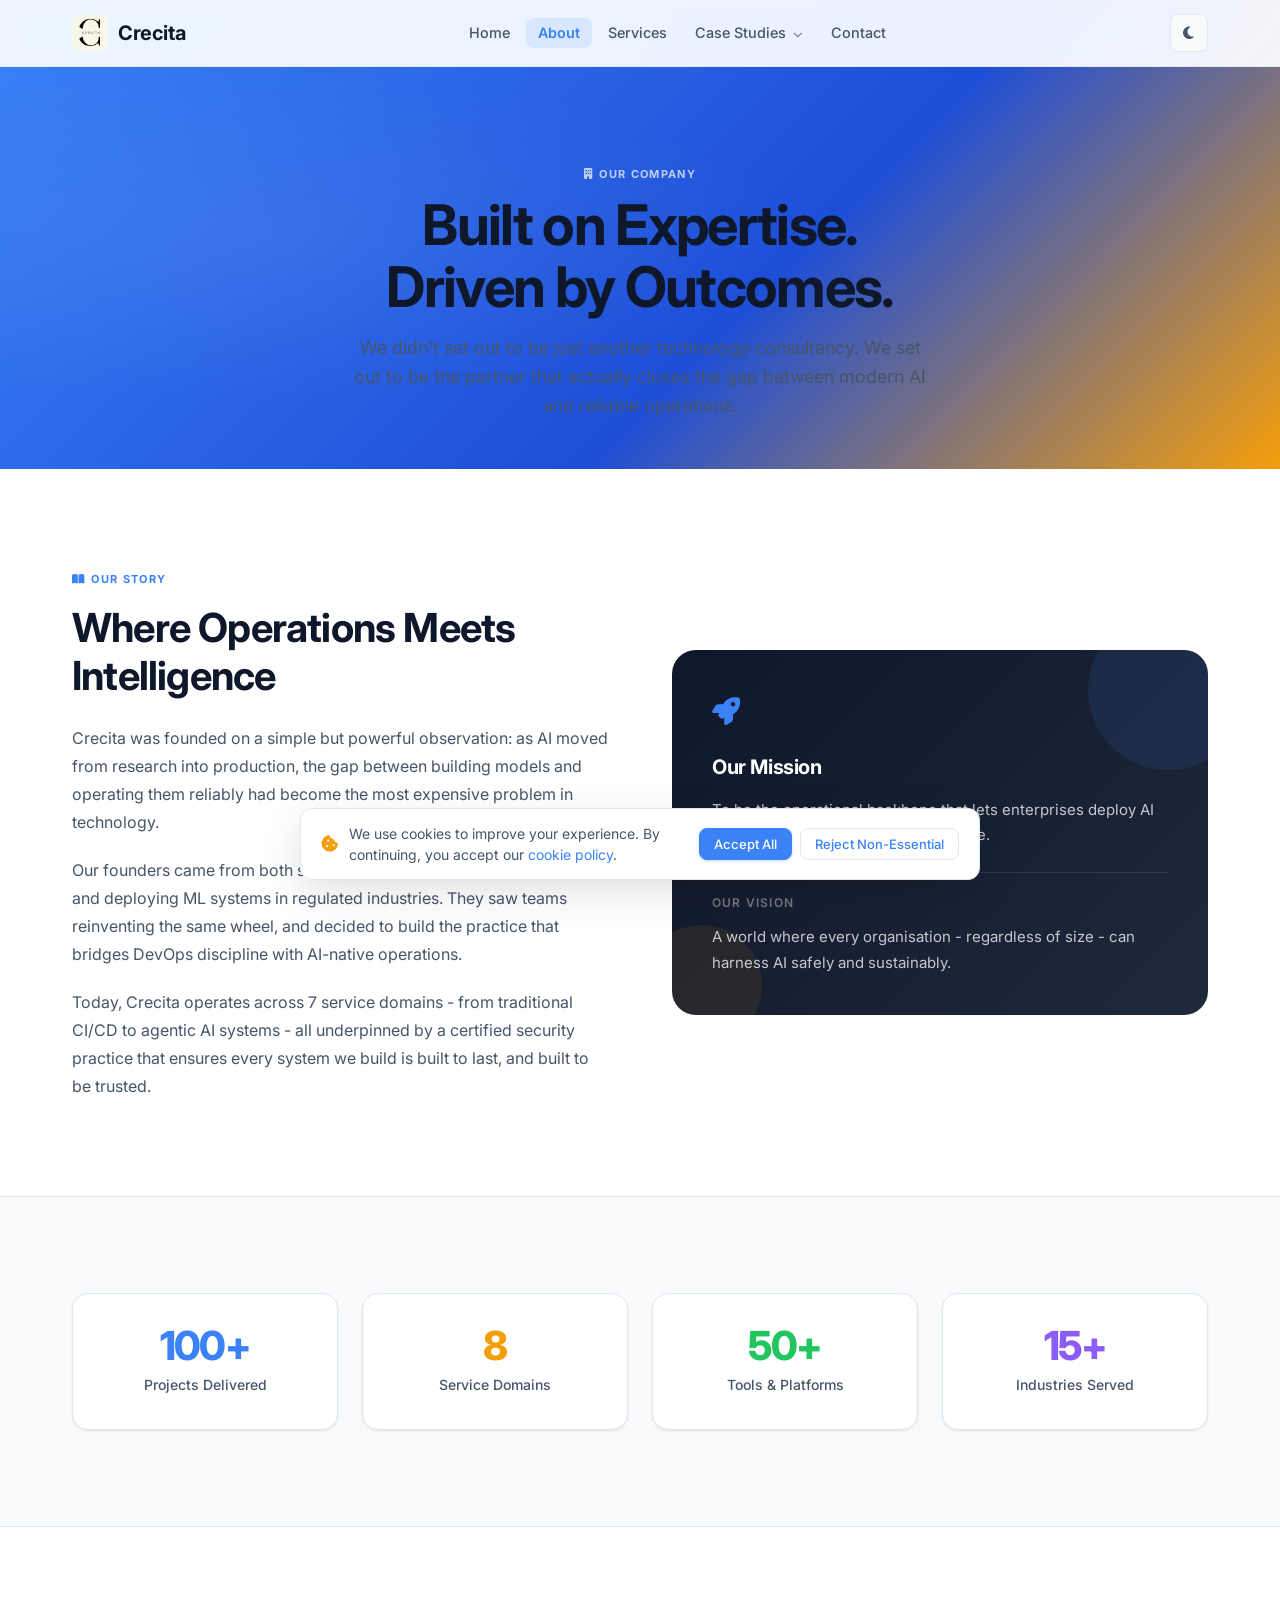
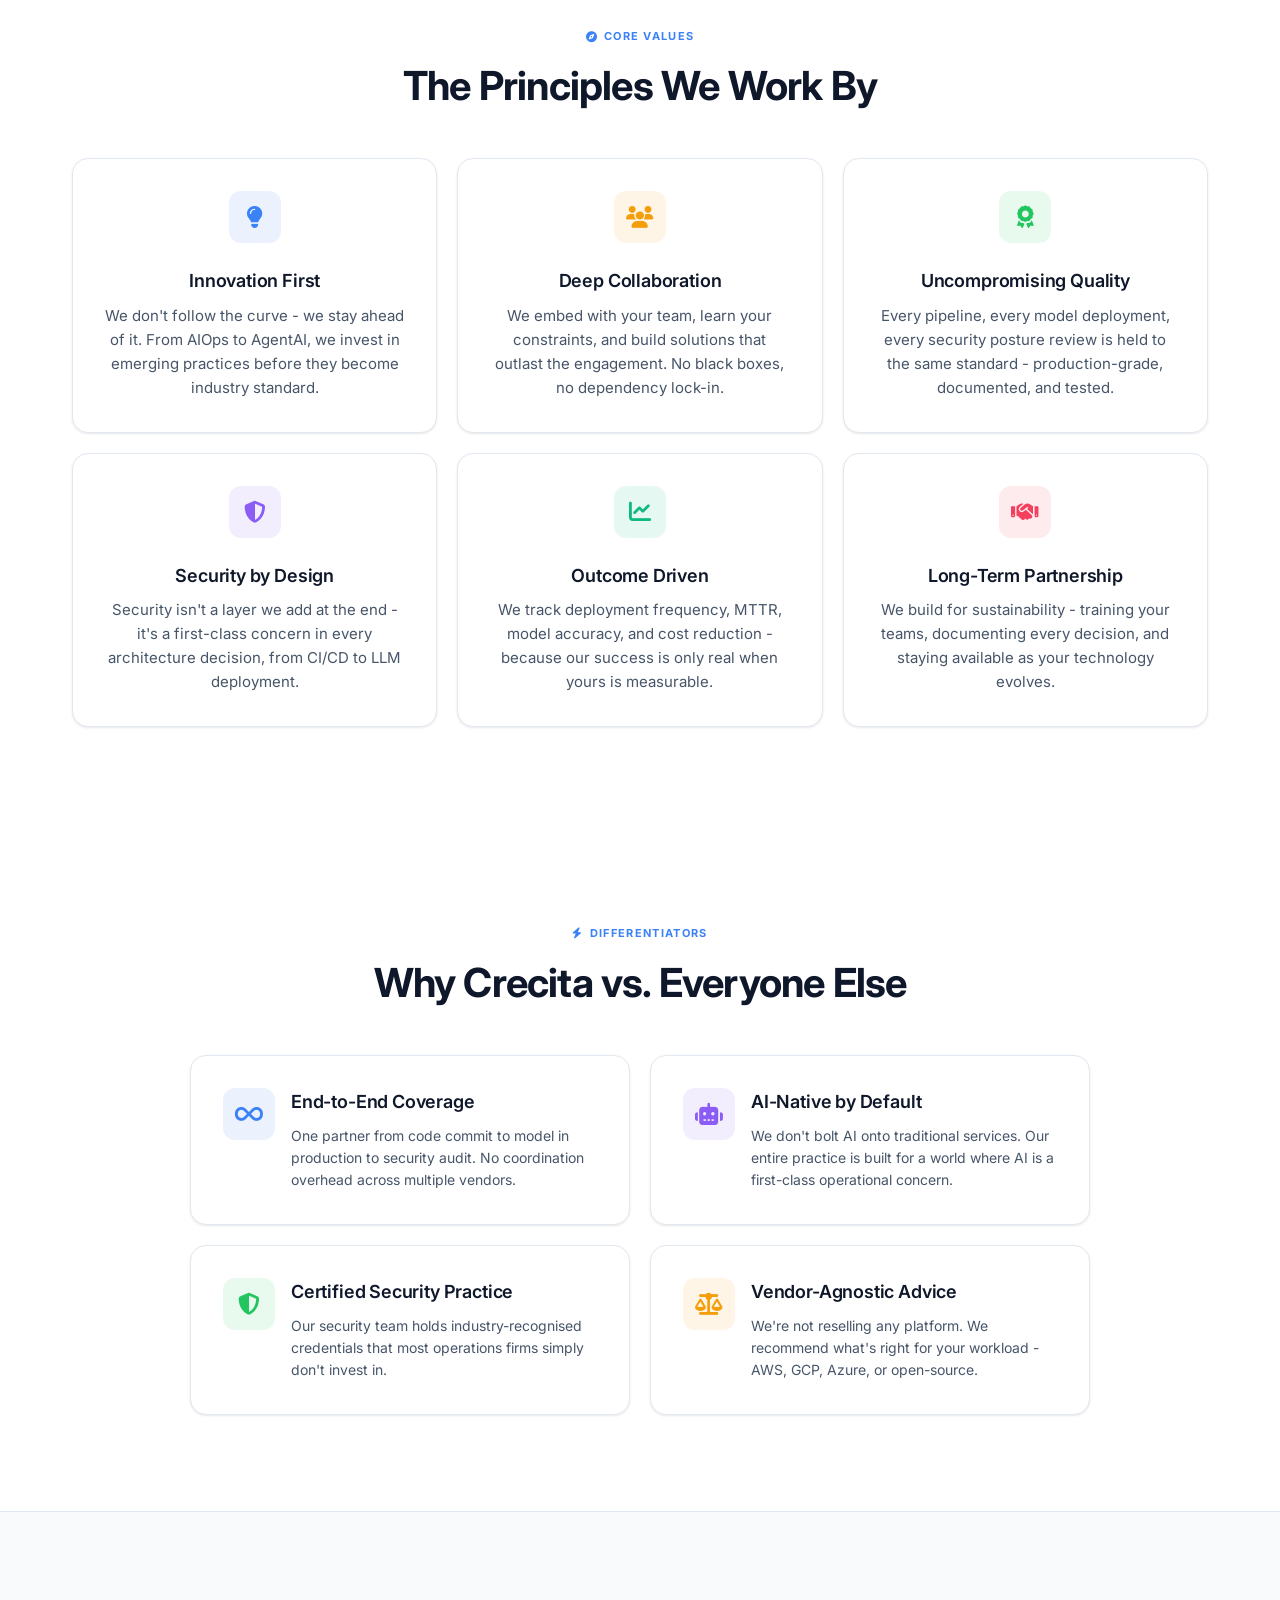
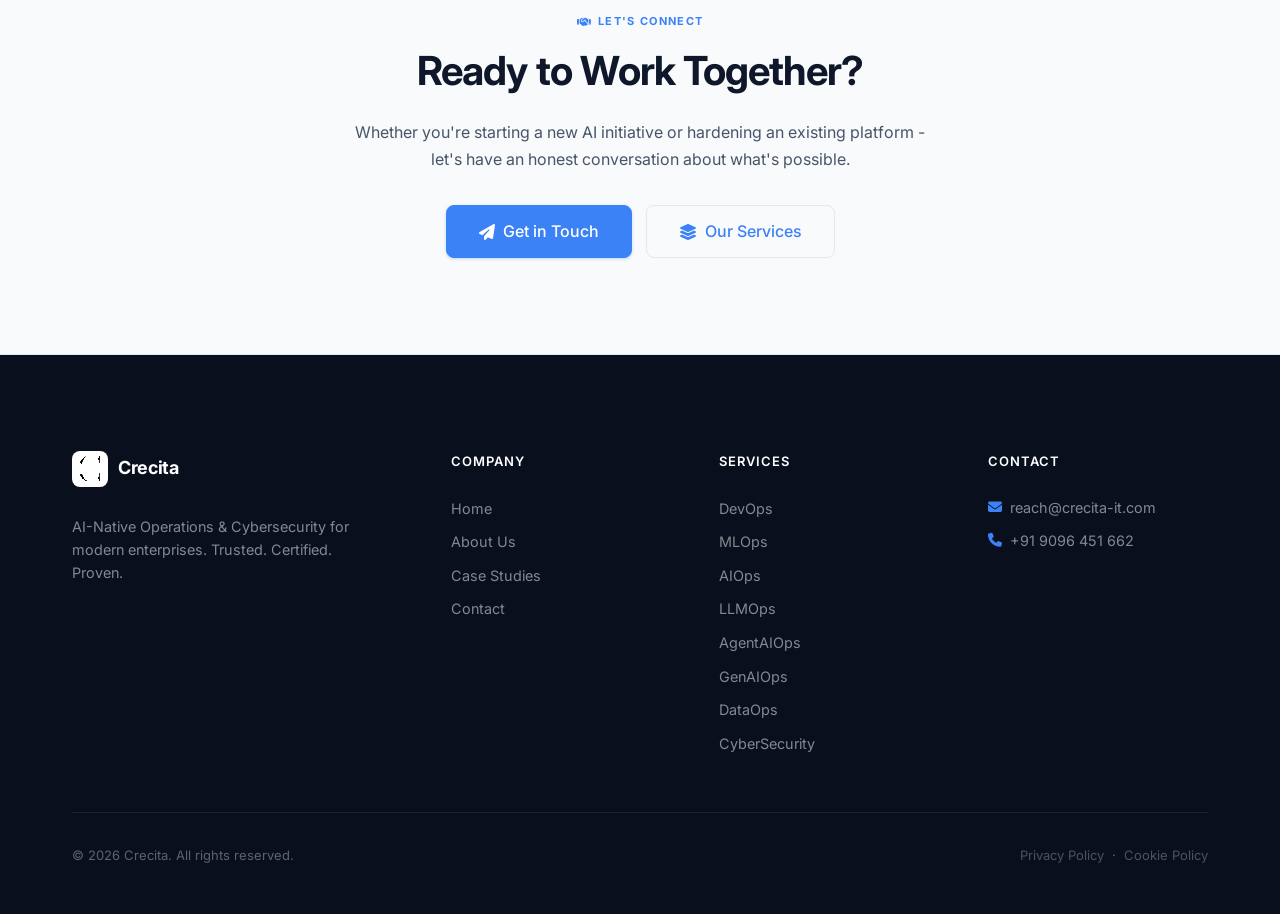
==== commit 62409b70: "fix: replace all em dashes with keyboard hyphens for natural copy Em dashes signal AI-generated cont" ====
--- a/about.html
+++ b/about.html
@@ -3,10 +3,10 @@
 <head>
     <meta charset="UTF-8">
     <meta name="viewport" content="width=device-width, initial-scale=1.0">
-    <meta name="description" content="About Crecita — AI-Native operations firm specialising in DevOps, MLOps, AIOps and cybersecurity. Our story, mission, values, and differentiators.">
+    <meta name="description" content="About Crecita - AI-Native operations firm specialising in DevOps, MLOps, AIOps and cybersecurity. Our story, mission, values, and differentiators.">
     <meta name="keywords" content="About Crecita, DevOps experts, AI operations, cybersecurity team, MLOps consulting">
     <meta name="author" content="Crecita">
-    <title>About Us — Crecita</title>
+    <title>About Us - Crecita</title>
     <link rel="preconnect" href="https://fonts.googleapis.com">
     <link rel="preconnect" href="https://fonts.gstatic.com" crossorigin>
     <link href="https://fonts.googleapis.com/css2?family=Inter:wght@400;500;600;700;800&family=Poppins:wght@400;500;600;700&display=swap" rel="stylesheet">
@@ -80,10 +80,10 @@
                         Crecita was founded on a simple but powerful observation: as AI moved from research into production, the gap between building models and operating them reliably had become the most expensive problem in technology.
                     </p>
                     <p style="color: var(--text-secondary); font-size: 1rem; line-height: 1.75; margin-bottom: 1.25rem;">
-                        Our founders came from both sides — engineering infrastructure at scale and deploying ML systems in regulated industries. They saw teams reinventing the same wheel, and decided to build the practice that bridges DevOps discipline with AI-native operations.
+                        Our founders came from both sides - engineering infrastructure at scale and deploying ML systems in regulated industries. They saw teams reinventing the same wheel, and decided to build the practice that bridges DevOps discipline with AI-native operations.
                     </p>
                     <p style="color: var(--text-secondary); font-size: 1rem; line-height: 1.75;">
-                        Today, Crecita operates across 7 service domains — from traditional CI/CD to agentic AI systems — all underpinned by a certified security practice that ensures every system we build is built to last, and built to be trusted.
+                        Today, Crecita operates across 7 service domains - from traditional CI/CD to agentic AI systems - all underpinned by a certified security practice that ensures every system we build is built to last, and built to be trusted.
                     </p>
                 </div>
                 <div class="animate-on-scroll">
@@ -94,12 +94,12 @@
                             <div style="font-size: 1.75rem; margin-bottom: 1rem;"><i class="fas fa-rocket" style="color: #3b82f6;"></i></div>
                             <h3 style="font-size: 1.25rem; font-weight: 700; margin-bottom: 0.875rem; letter-spacing: -0.02em;">Our Mission</h3>
                             <p style="color: rgba(255,255,255,0.75); font-size: 0.9375rem; line-height: 1.7; margin-bottom: 1.5rem;">
-                                To be the operational backbone that lets enterprises deploy AI confidently — fast, secure, and at scale.
+                                To be the operational backbone that lets enterprises deploy AI confidently - fast, secure, and at scale.
                             </p>
                             <div style="border-top: 1px solid rgba(255,255,255,0.1); padding-top: 1.25rem;">
                                 <div style="font-size: 0.75rem; font-weight: 600; letter-spacing: 0.1em; text-transform: uppercase; color: rgba(255,255,255,0.4); margin-bottom: 0.75rem;">Our Vision</div>
                                 <p style="color: rgba(255,255,255,0.75); font-size: 0.9375rem; line-height: 1.7;">
-                                    A world where every organisation — regardless of size — can harness AI safely and sustainably.
+                                    A world where every organisation - regardless of size - can harness AI safely and sustainably.
                                 </p>
                             </div>
                         </div>
@@ -144,7 +144,7 @@
                 <div class="card animate-on-scroll" style="text-align: center;">
                     <div class="icon-wrap icon-blue" style="margin: 0 auto var(--space-md);"><i class="fas fa-lightbulb"></i></div>
                     <h3 class="card-title">Innovation First</h3>
-                    <p class="card-description">We don't follow the curve — we stay ahead of it. From AIOps to AgentAI, we invest in emerging practices before they become industry standard.</p>
+                    <p class="card-description">We don't follow the curve - we stay ahead of it. From AIOps to AgentAI, we invest in emerging practices before they become industry standard.</p>
                 </div>
                 <div class="card animate-on-scroll" style="text-align: center;">
                     <div class="icon-wrap icon-amber" style="margin: 0 auto var(--space-md);"><i class="fas fa-users"></i></div>
@@ -154,22 +154,22 @@
                 <div class="card animate-on-scroll" style="text-align: center;">
                     <div class="icon-wrap icon-green" style="margin: 0 auto var(--space-md);"><i class="fas fa-award"></i></div>
                     <h3 class="card-title">Uncompromising Quality</h3>
-                    <p class="card-description">Every pipeline, every model deployment, every security posture review is held to the same standard — production-grade, documented, and tested.</p>
+                    <p class="card-description">Every pipeline, every model deployment, every security posture review is held to the same standard - production-grade, documented, and tested.</p>
                 </div>
                 <div class="card animate-on-scroll" style="text-align: center;">
                     <div class="icon-wrap icon-violet" style="margin: 0 auto var(--space-md);"><i class="fas fa-shield-halved"></i></div>
                     <h3 class="card-title">Security by Design</h3>
-                    <p class="card-description">Security isn't a layer we add at the end — it's a first-class concern in every architecture decision, from CI/CD to LLM deployment.</p>
+                    <p class="card-description">Security isn't a layer we add at the end - it's a first-class concern in every architecture decision, from CI/CD to LLM deployment.</p>
                 </div>
                 <div class="card animate-on-scroll" style="text-align: center;">
                     <div class="icon-wrap icon-emerald" style="margin: 0 auto var(--space-md);"><i class="fas fa-chart-line"></i></div>
                     <h3 class="card-title">Outcome Driven</h3>
-                    <p class="card-description">We track deployment frequency, MTTR, model accuracy, and cost reduction — because our success is only real when yours is measurable.</p>
+                    <p class="card-description">We track deployment frequency, MTTR, model accuracy, and cost reduction - because our success is only real when yours is measurable.</p>
                 </div>
                 <div class="card animate-on-scroll" style="text-align: center;">
                     <div class="icon-wrap icon-rose" style="margin: 0 auto var(--space-md);"><i class="fas fa-handshake"></i></div>
                     <h3 class="card-title">Long-Term Partnership</h3>
-                    <p class="card-description">We build for sustainability — training your teams, documenting every decision, and staying available as your technology evolves.</p>
+                    <p class="card-description">We build for sustainability - training your teams, documenting every decision, and staying available as your technology evolves.</p>
                 </div>
             </div>
         </div>
@@ -208,7 +208,7 @@
                     <div class="icon-wrap icon-amber" style="flex-shrink: 0;"><i class="fas fa-scale-balanced"></i></div>
                     <div>
                         <div class="card-title">Vendor-Agnostic Advice</div>
-                        <p class="card-description" style="font-size: 0.875rem;">We're not reselling any platform. We recommend what's right for your workload — AWS, GCP, Azure, or open-source.</p>
+                        <p class="card-description" style="font-size: 0.875rem;">We're not reselling any platform. We recommend what's right for your workload - AWS, GCP, Azure, or open-source.</p>
                     </div>
                 </div>
             </div>
@@ -222,7 +222,7 @@
                 <span class="section-label"><i class="fas fa-handshake"></i> Let's Connect</span>
                 <h2 class="section-title">Ready to Work Together?</h2>
                 <p style="color: var(--text-secondary); font-size: 1rem; line-height: 1.7; margin-bottom: 2rem;">
-                    Whether you're starting a new AI initiative or hardening an existing platform — let's have an honest conversation about what's possible.
+                    Whether you're starting a new AI initiative or hardening an existing platform - let's have an honest conversation about what's possible.
                 </p>
                 <div style="display: flex; gap: 0.875rem; justify-content: center; flex-wrap: wrap;">
                     <a href="contact.html" class="btn btn-primary btn-large"><i class="fas fa-paper-plane"></i> Get in Touch</a>
--- a/css/styles.css
+++ b/css/styles.css
@@ -1,5 +1,5 @@
 /* ===============================================
-   CRECITA WEBSITE — DESIGN SYSTEM v2
+   CRECITA WEBSITE - DESIGN SYSTEM v2
    Premium · Clean · Polished
    =============================================== */
 
@@ -202,7 +202,7 @@
 }
 
 /* ===============================================
-   COMPONENTS — BUTTON
+   COMPONENTS - BUTTON
    =============================================== */
 .btn {
     display: inline-flex;
@@ -267,7 +267,7 @@
 }
 
 /* ===============================================
-   COMPONENTS — CARD
+   COMPONENTS - CARD
    =============================================== */
 .card {
     background: var(--bg-primary);
@@ -298,7 +298,7 @@
     line-height: 1.6;
 }
 
-/* Service Card — colored top border, visible shadow */
+/* Service Card - colored top border, visible shadow */
 .service-card {
     background: var(--bg-primary);
     border-radius: var(--radius-xl);
@@ -320,7 +320,7 @@
     transform: translateY(-5px);
 }
 
-/* Service Section Card — for services.html full-section wrappers */
+/* Service Section Card - for services.html full-section wrappers */
 .svc-card-wrap {
     background: var(--bg-primary);
     border-radius: var(--radius-2xl);
@@ -331,7 +331,7 @@
 }
 
 /* ===============================================
-   COMPONENTS — ICON WRAPPER
+   COMPONENTS - ICON WRAPPER
    =============================================== */
 .icon-wrap {
     width: 52px;
@@ -363,7 +363,7 @@
 .icon-green   { background: rgba(34, 197, 94, 0.1);   color: #22c55e; }
 
 /* ===============================================
-   COMPONENTS — BADGE & TAG
+   COMPONENTS - BADGE & TAG
    =============================================== */
 .badge {
     display: inline-flex;
@@ -418,7 +418,7 @@
 }
 
 /* ===============================================
-   COMPONENTS — FEATURE LIST
+   COMPONENTS - FEATURE LIST
    =============================================== */
 .feature-list {
     list-style: none;
@@ -444,7 +444,7 @@
 }
 
 /* ===============================================
-   COMPONENTS — FORM
+   COMPONENTS - FORM
    =============================================== */
 .form-group {
     display: flex;
@@ -501,7 +501,7 @@
 }
 
 /* ===============================================
-   COMPONENTS — INFO BOX
+   COMPONENTS - INFO BOX
    =============================================== */
 .info-box {
     padding: var(--space-md) var(--space-lg);
@@ -638,6 +638,20 @@
     position: relative;
 }
 
+/* Hover bridge - keeps menu open while mouse moves down to it */
+.nav-dropdown::after {
+    content: '';
+    position: absolute;
+    height: 14px;
+    bottom: -14px;
+    left: -20px;
+    right: -20px;
+    background: transparent;
+    display: none;
+}
+.nav-dropdown:hover::after { display: block; }
+
+/* Desktop: simple display toggle (no visibility/opacity conflicts) */
 .nav-dropdown .dropdown-menu {
     display: none;
     position: absolute;
@@ -650,20 +664,14 @@
     box-shadow: var(--shadow-lg);
     list-style: none;
     padding: 0.5rem;
-    min-width: 220px;
+    min-width: 240px;
     z-index: 1100;
-    opacity: 0;
-    pointer-events: none;
-    transition: opacity 0.18s ease, transform 0.18s ease;
-    transform: translateX(-50%) translateY(-4px);
 }
 
 .nav-dropdown:hover .dropdown-menu,
-.nav-dropdown:focus-within .dropdown-menu {
+.nav-dropdown:focus-within .dropdown-menu,
+.nav-dropdown.open .dropdown-menu {
     display: block;
-    opacity: 1;
-    pointer-events: auto;
-    transform: translateX(-50%) translateY(0);
 }
 
 .nav-dropdown .dropdown-menu li a {
@@ -1069,7 +1077,7 @@
 * { box-sizing: border-box; }
 
 /* ===============================================
-   RESPONSIVE — LARGE TABLET  (≤1200px)
+   RESPONSIVE - LARGE TABLET  (≤1200px)
    =============================================== */
 @media (max-width: 1200px) {
     /* Service cards index: 4 col → 2 col */
@@ -1082,7 +1090,7 @@
 }
 
 /* ===============================================
-   RESPONSIVE — TABLET  (≤1024px)
+   RESPONSIVE - TABLET  (≤1024px)
    =============================================== */
 @media (max-width: 1024px) {
     .grid-4 { grid-template-columns: repeat(2, 1fr); }
@@ -1109,7 +1117,7 @@
 }
 
 /* ===============================================
-   RESPONSIVE — MOBILE  (≤768px)
+   RESPONSIVE - MOBILE  (≤768px)
    =============================================== */
 @media (max-width: 768px) {
 
@@ -1204,6 +1212,33 @@
     /* --- Nav: tighter padding on mobile --- */
     .nav-container { padding: 0.75rem 1rem; }
 
+    /* --- Dropdown: inline in mobile menu --- */
+    .nav-dropdown .dropdown-menu {
+        position: static;
+        transform: none;
+        box-shadow: none;
+        border: none;
+        border-left: 2px solid var(--border);
+        background: transparent;
+        padding: 4px 0 4px 12px;
+        margin: 4px 0 4px 8px;
+        min-width: 0;
+        /* display:none already set by desktop rule - no override needed */
+    }
+    .nav-dropdown:hover .dropdown-menu { display: none; }
+    .nav-dropdown.open .dropdown-menu { display: block; }
+    .nav-dropdown .dropdown-menu li a {
+        padding: 0.4rem 0.5rem;
+        font-size: 0.875rem;
+        color: var(--text-secondary);
+        border-radius: 4px;
+        white-space: normal;
+    }
+    .nav-dropdown.open > .nav-link .fa-chevron-down {
+        transform: rotate(180deg);
+        transition: transform 0.2s ease;
+    }
+
     /* --- Footer --- */
     .footer { padding: 3rem 0 1.5rem; }
     .footer-content { grid-template-columns: 1fr; gap: 2rem; }
@@ -1221,7 +1256,7 @@
 }
 
 /* ===============================================
-   RESPONSIVE — SMALL MOBILE  (≤480px)
+   RESPONSIVE - SMALL MOBILE  (≤480px)
    =============================================== */
 @media (max-width: 480px) {
     .hero { padding: calc(3rem + 65px) 0 2.5rem; }
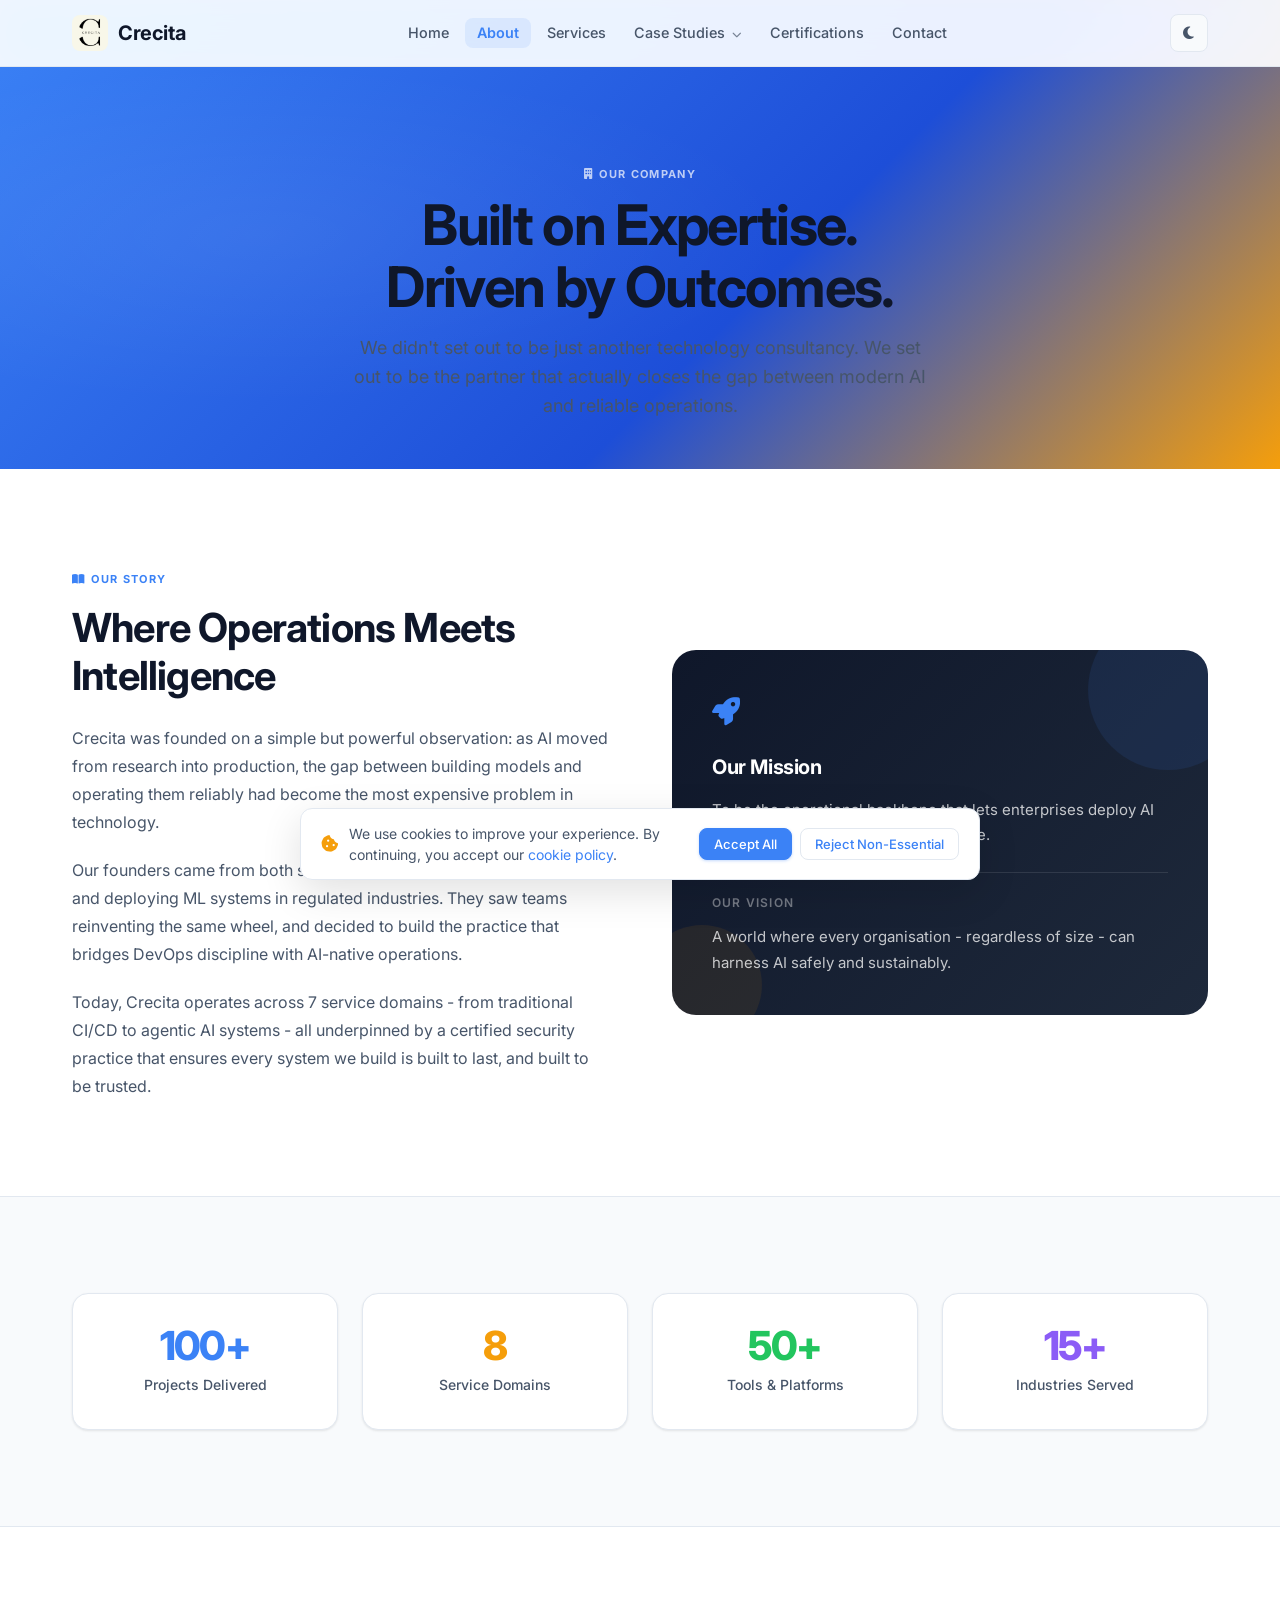
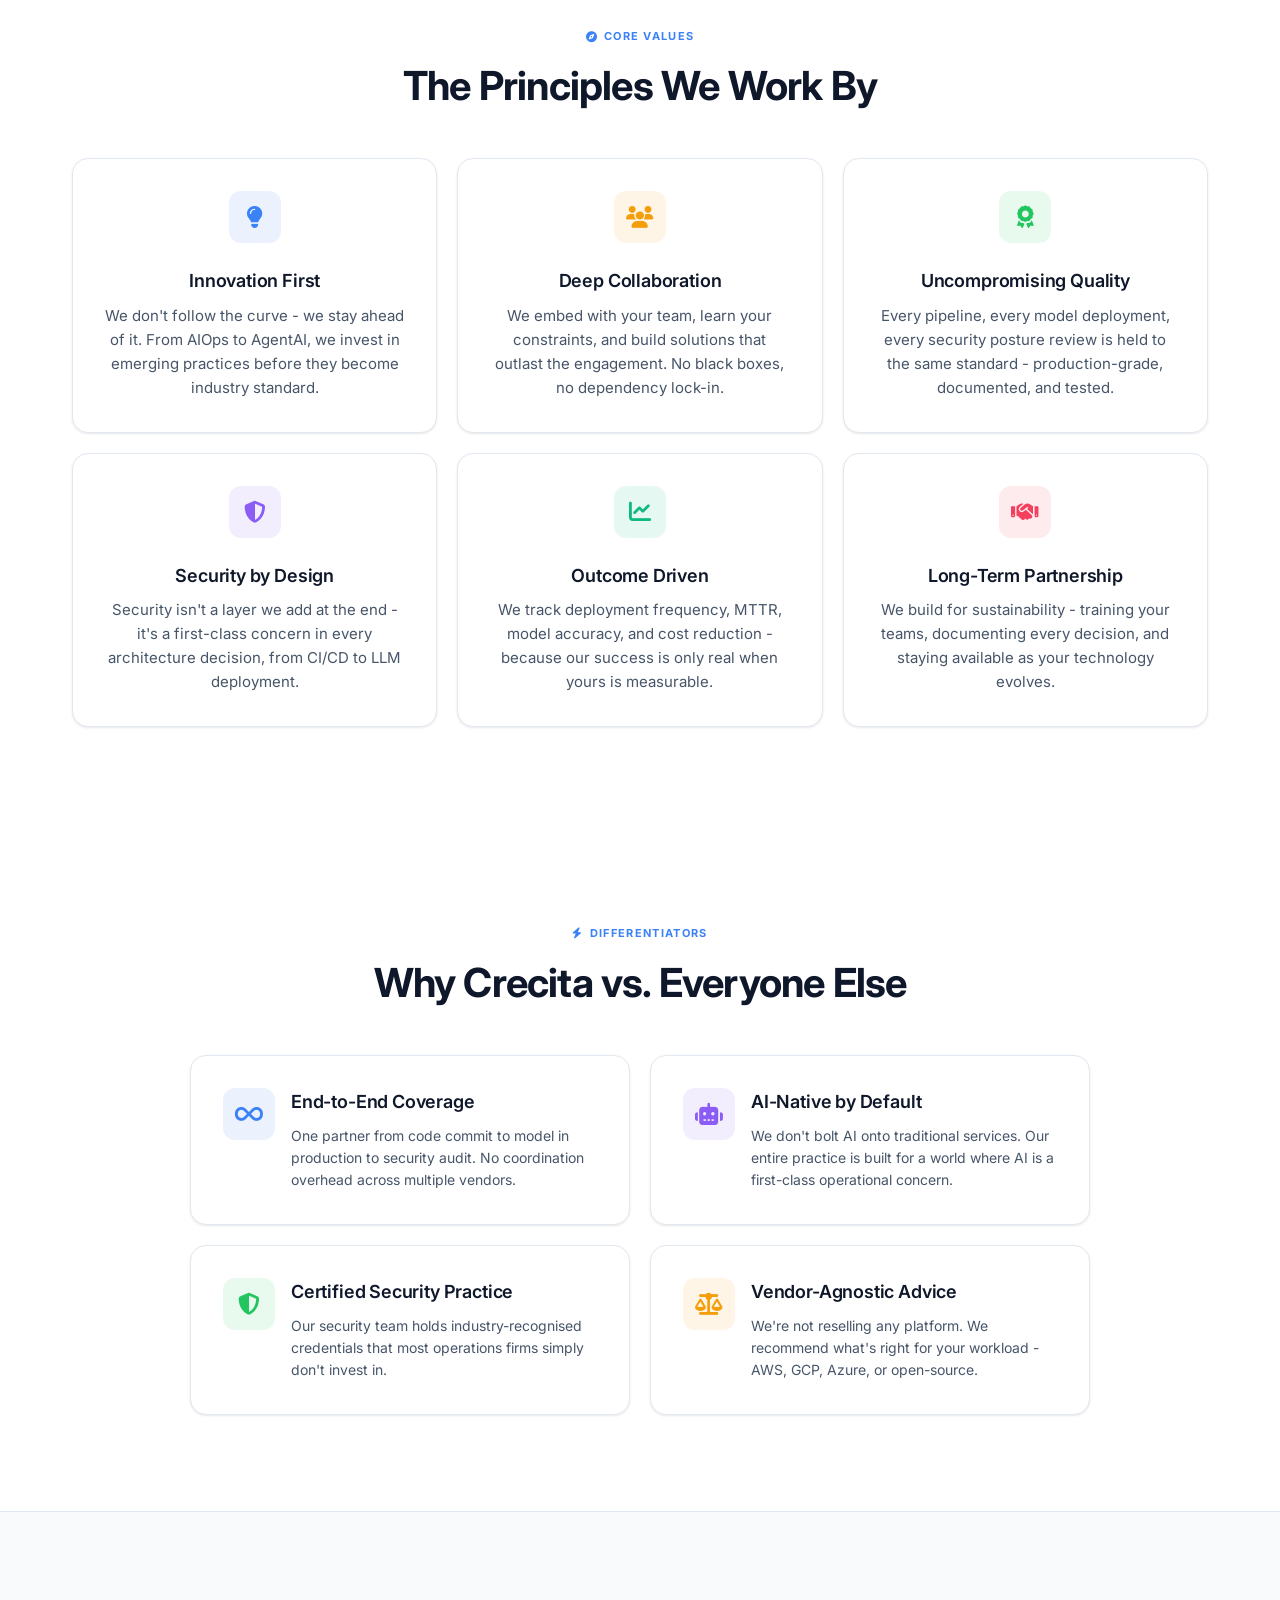
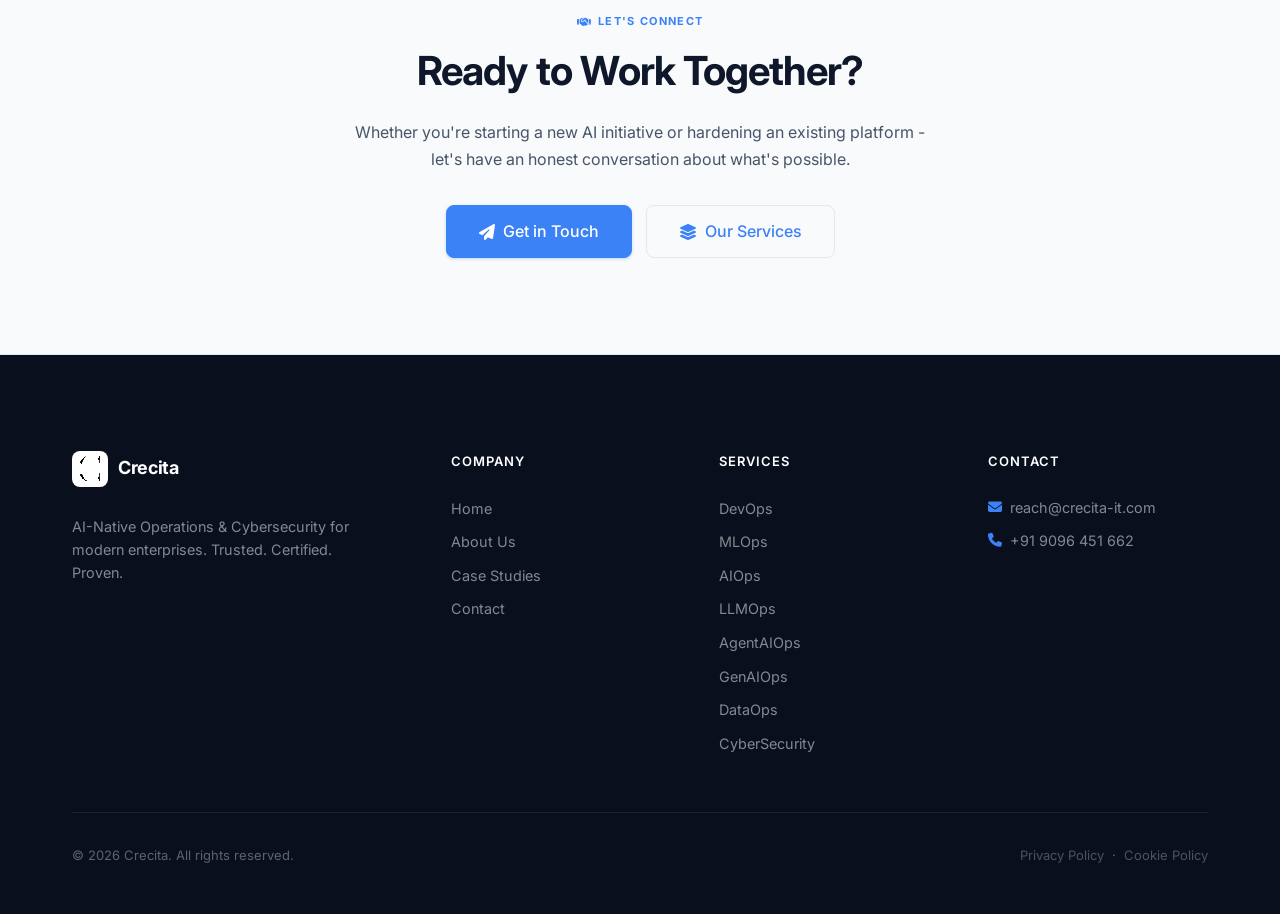
==== commit 5cf745cf: "feat: add Certifications to navbar across all 12 pages Co-Authored-By: Claude Sonnet 4.6 <noreply@an" ====
--- a/about.html
+++ b/about.html
@@ -49,6 +49,7 @@
                         <li><a href="case-studies/ecommerce-soc2.html">E-commerce SOC 2 Compliance</a></li>
                     </ul>
                 </li>
+                <li><a href="certifications.html" class="nav-link">Certifications</a></li>
                 <li><a href="contact.html" class="nav-link">Contact</a></li>
             </ul>
             <div class="nav-controls">
--- a/css/styles.css
+++ b/css/styles.css
@@ -760,6 +760,69 @@
 /* ===============================================
    CERTIFICATIONS & PARTNERS SECTION
    =============================================== */
+/* Logo row on index.html */
+.cert-logos-row {
+    display: flex;
+    flex-wrap: wrap;
+    justify-content: center;
+    align-items: center;
+    gap: 2rem;
+    margin-bottom: 0.5rem;
+}
+
+.cert-logo-item {
+    display: flex;
+    flex-direction: column;
+    align-items: center;
+    gap: 0.5rem;
+    padding: 1.5rem 2rem;
+    border: 1px solid var(--border);
+    border-radius: var(--radius-lg);
+    text-decoration: none;
+    color: var(--text-muted);
+    background: var(--bg-secondary);
+    transition: var(--transition-fast);
+    min-width: 110px;
+}
+
+.cert-logo-item:hover {
+    border-color: var(--primary);
+    color: var(--primary);
+    background: var(--primary-light);
+    transform: translateY(-2px);
+    box-shadow: var(--shadow-md);
+}
+
+.cert-logo-icon {
+    font-size: 2.25rem;
+    line-height: 1;
+}
+
+.cert-logo-text {
+    font-size: 1.5rem;
+    font-weight: 800;
+    letter-spacing: -0.5px;
+    line-height: 1;
+}
+
+.cert-logo-name {
+    font-size: 0.75rem;
+    font-weight: 600;
+    letter-spacing: 0.04em;
+    text-transform: uppercase;
+}
+
+.cert-view-all {
+    font-size: 0.875rem;
+    font-weight: 500;
+    color: var(--primary);
+    text-decoration: none;
+    gap: 0.3rem;
+}
+
+.cert-view-all:hover { text-decoration: underline; }
+
+/* Badge grid on certifications.html */
 .cert-badges-row {
     display: flex;
     flex-wrap: wrap;
